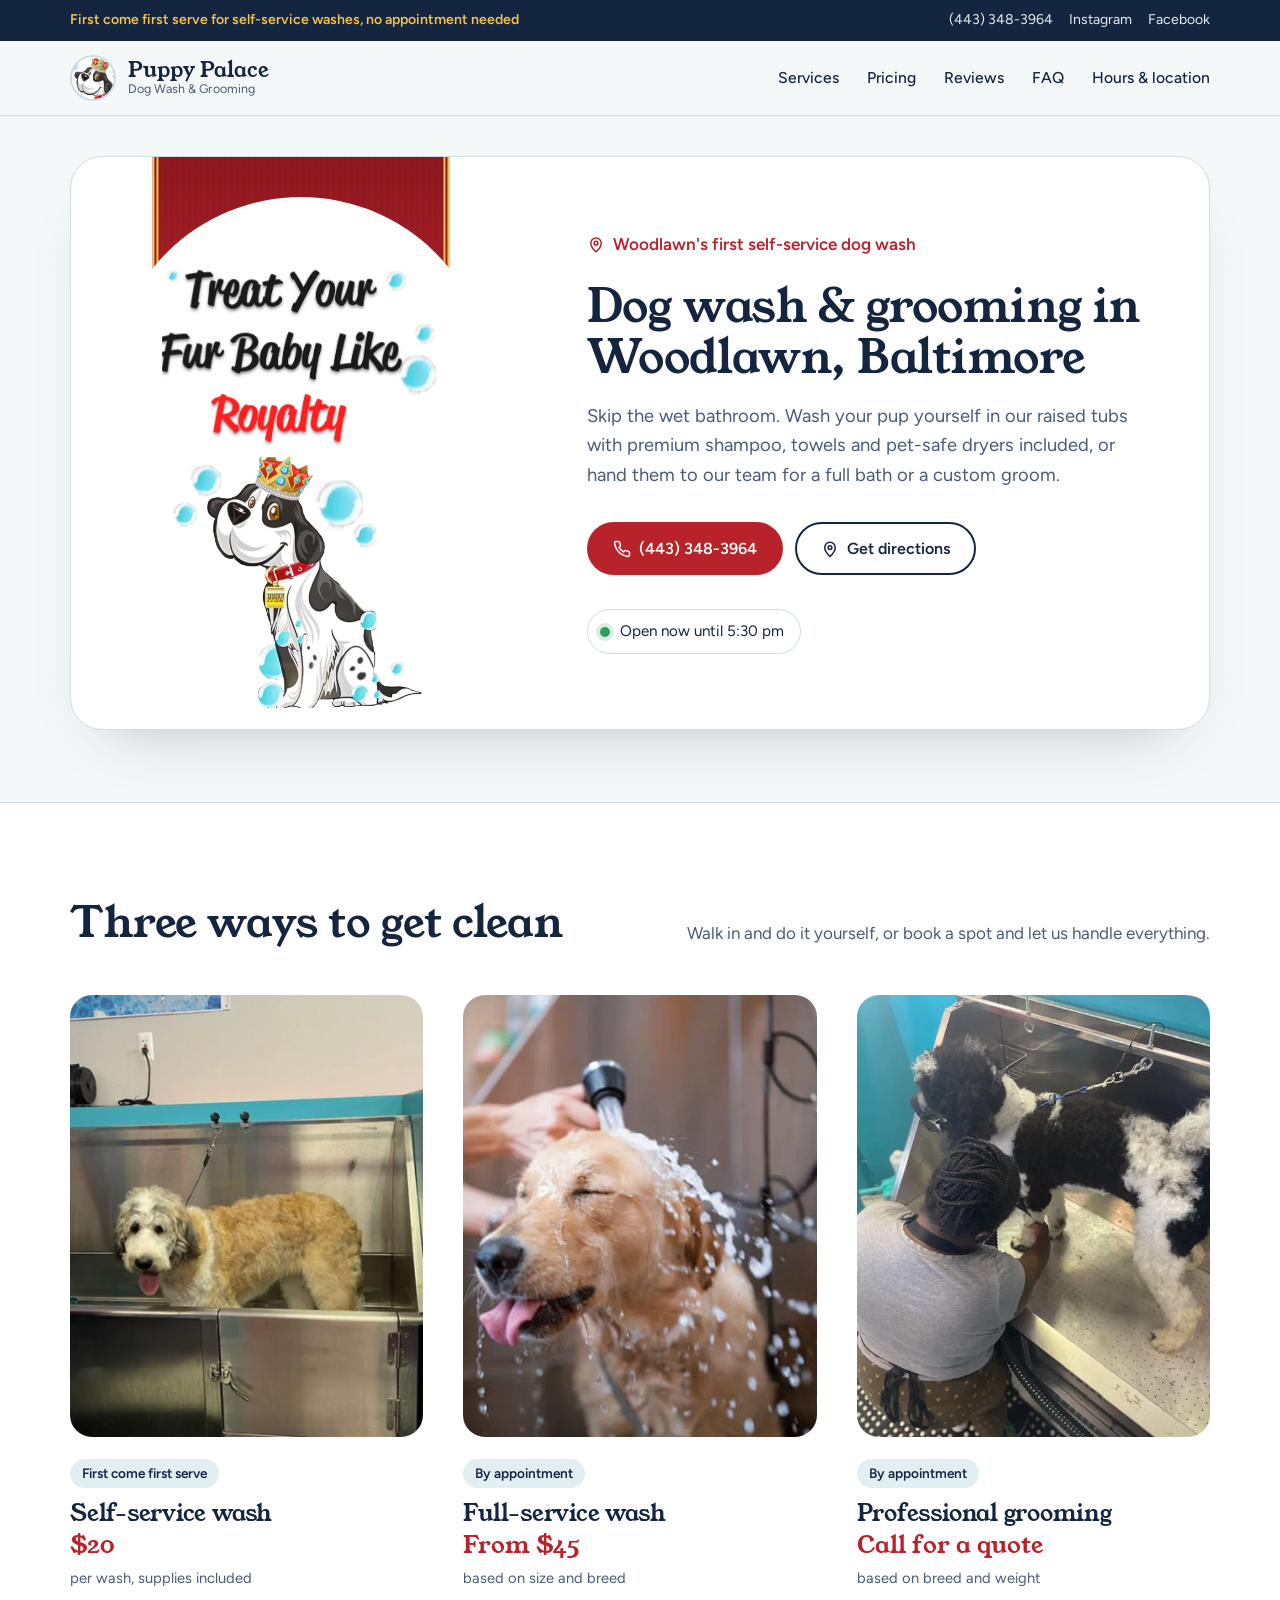
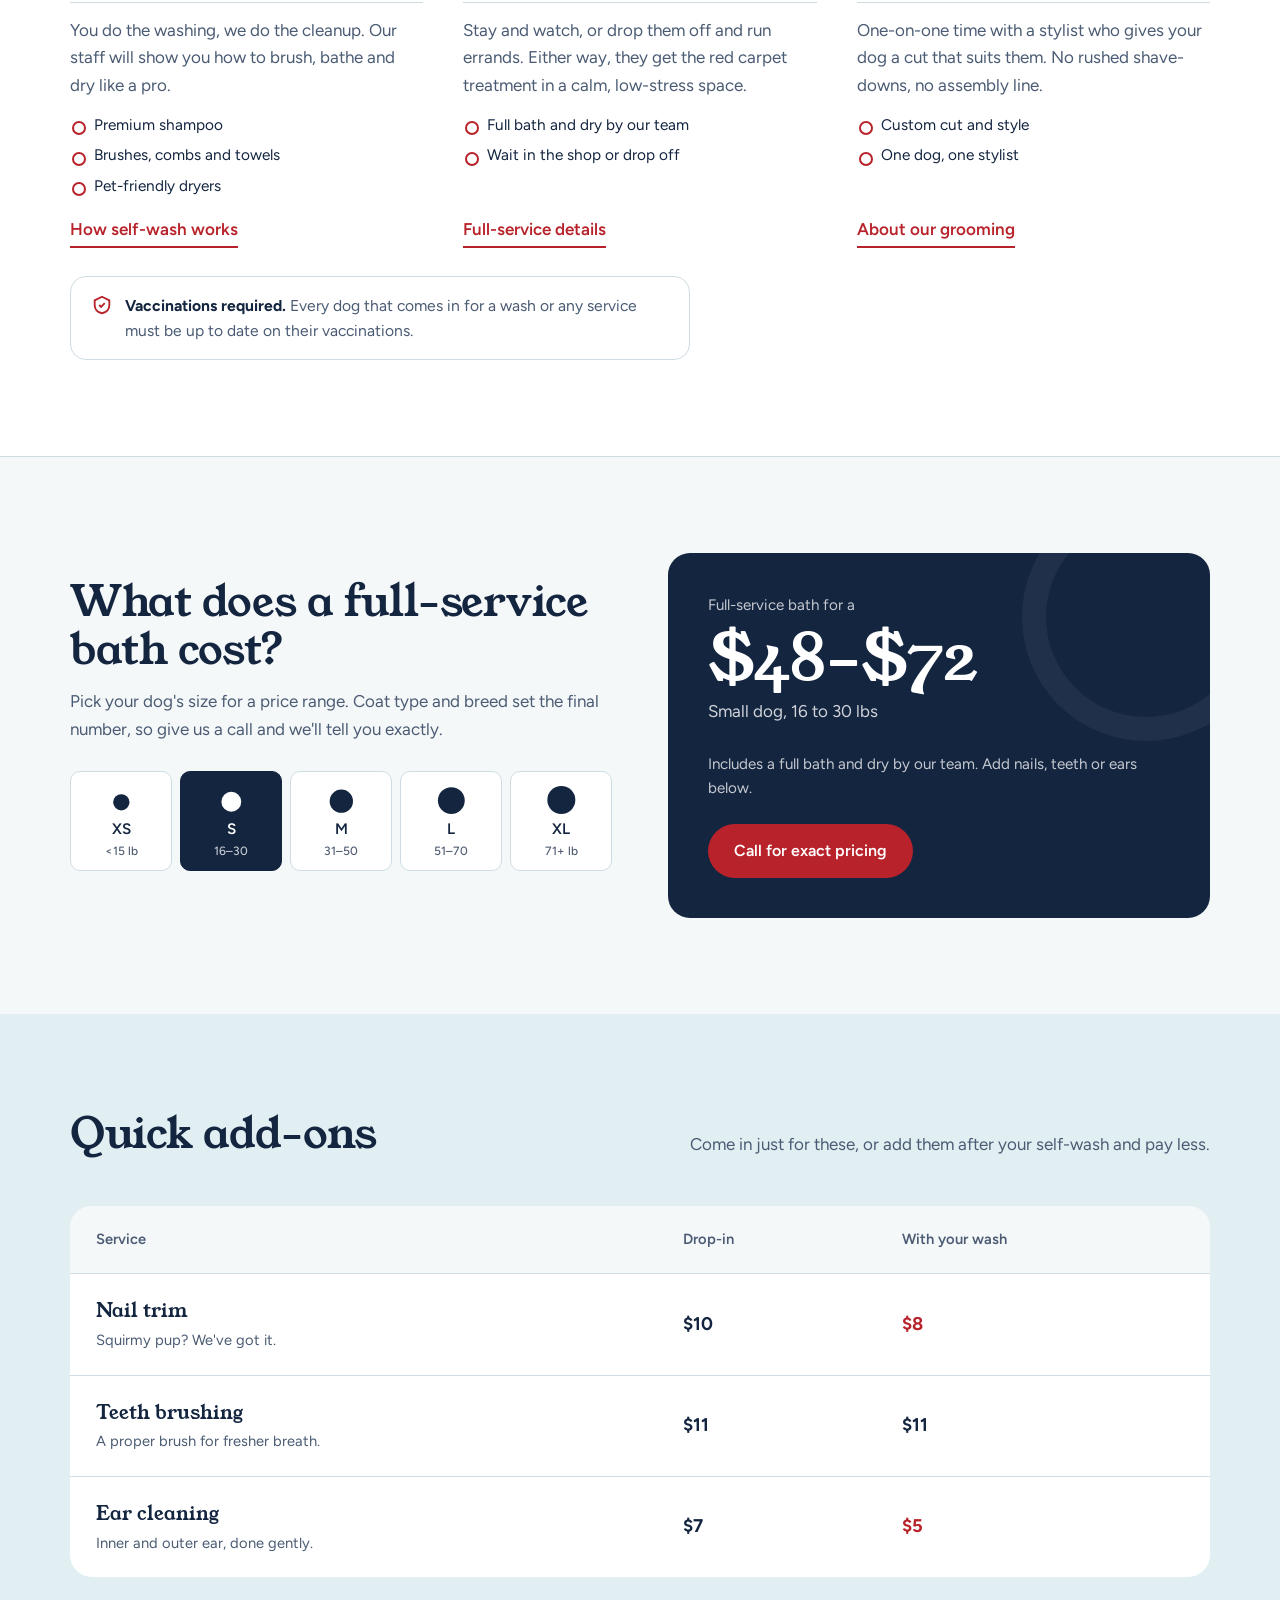
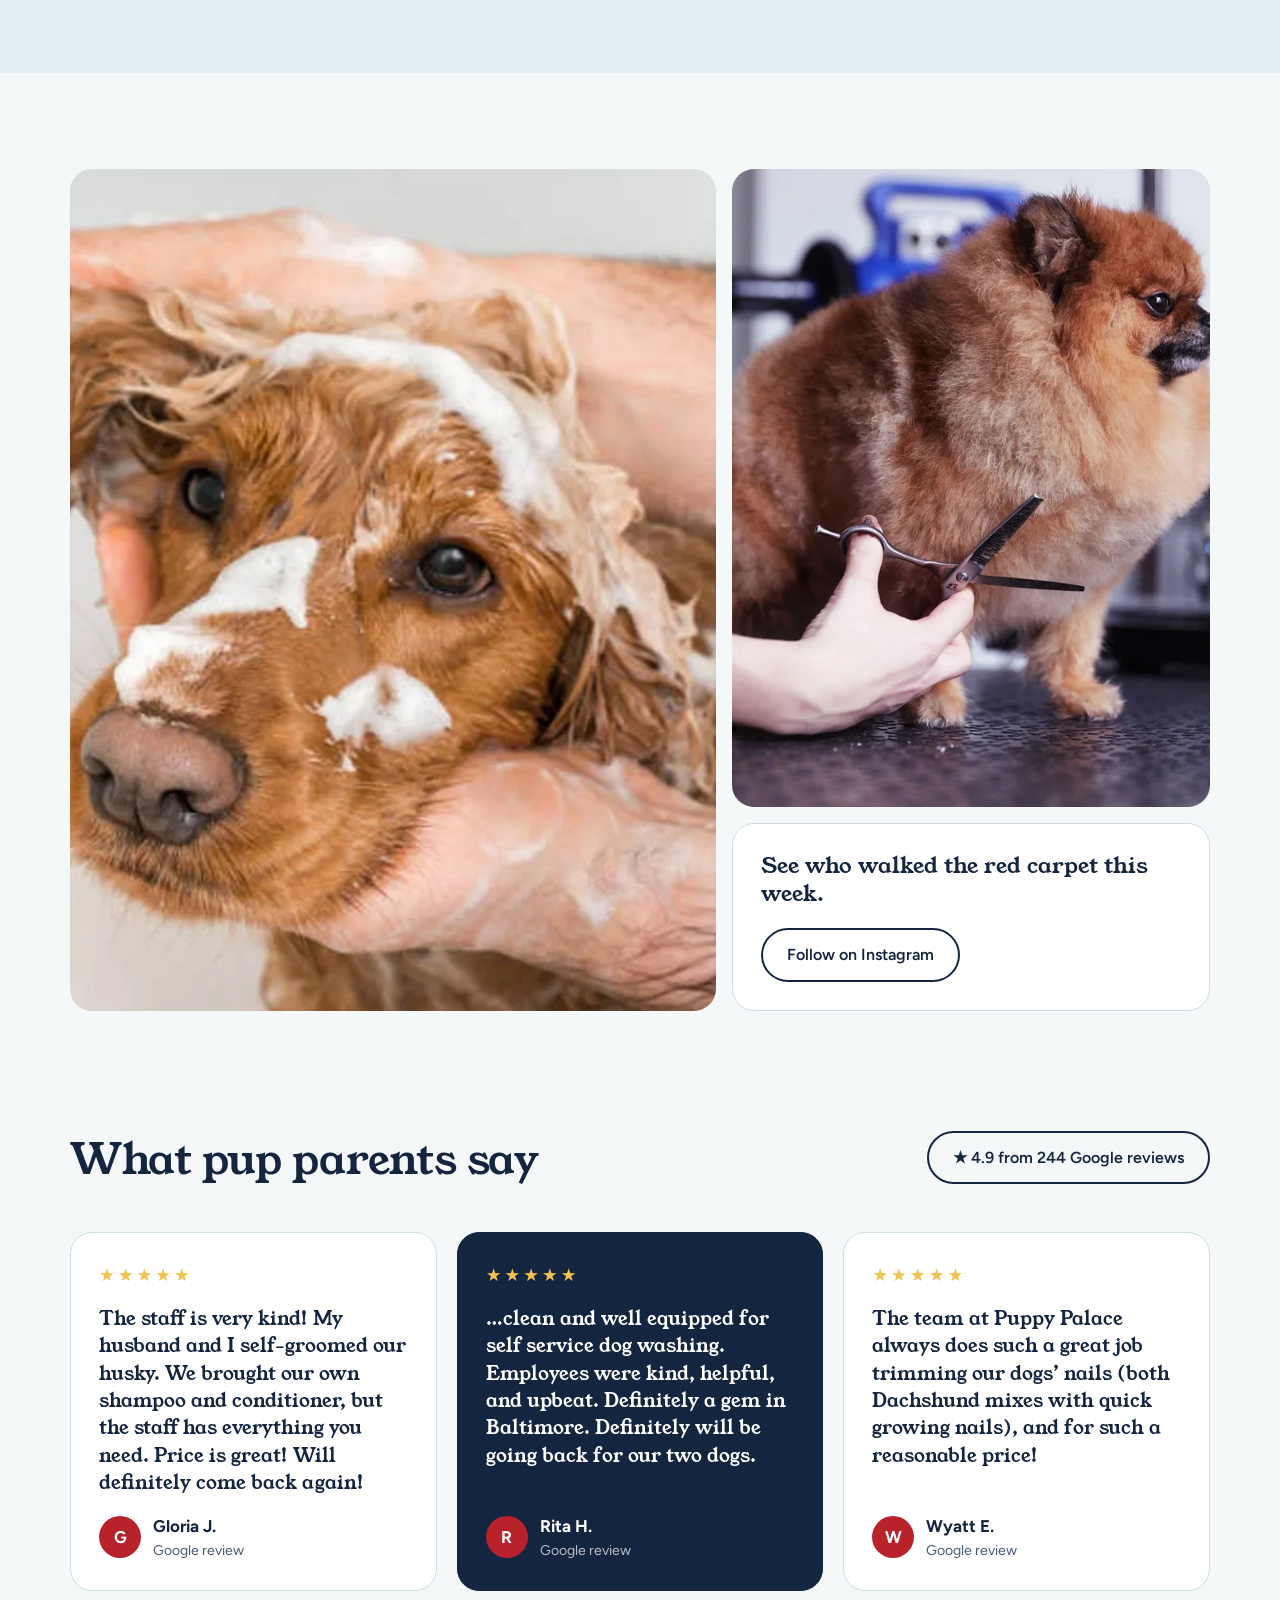
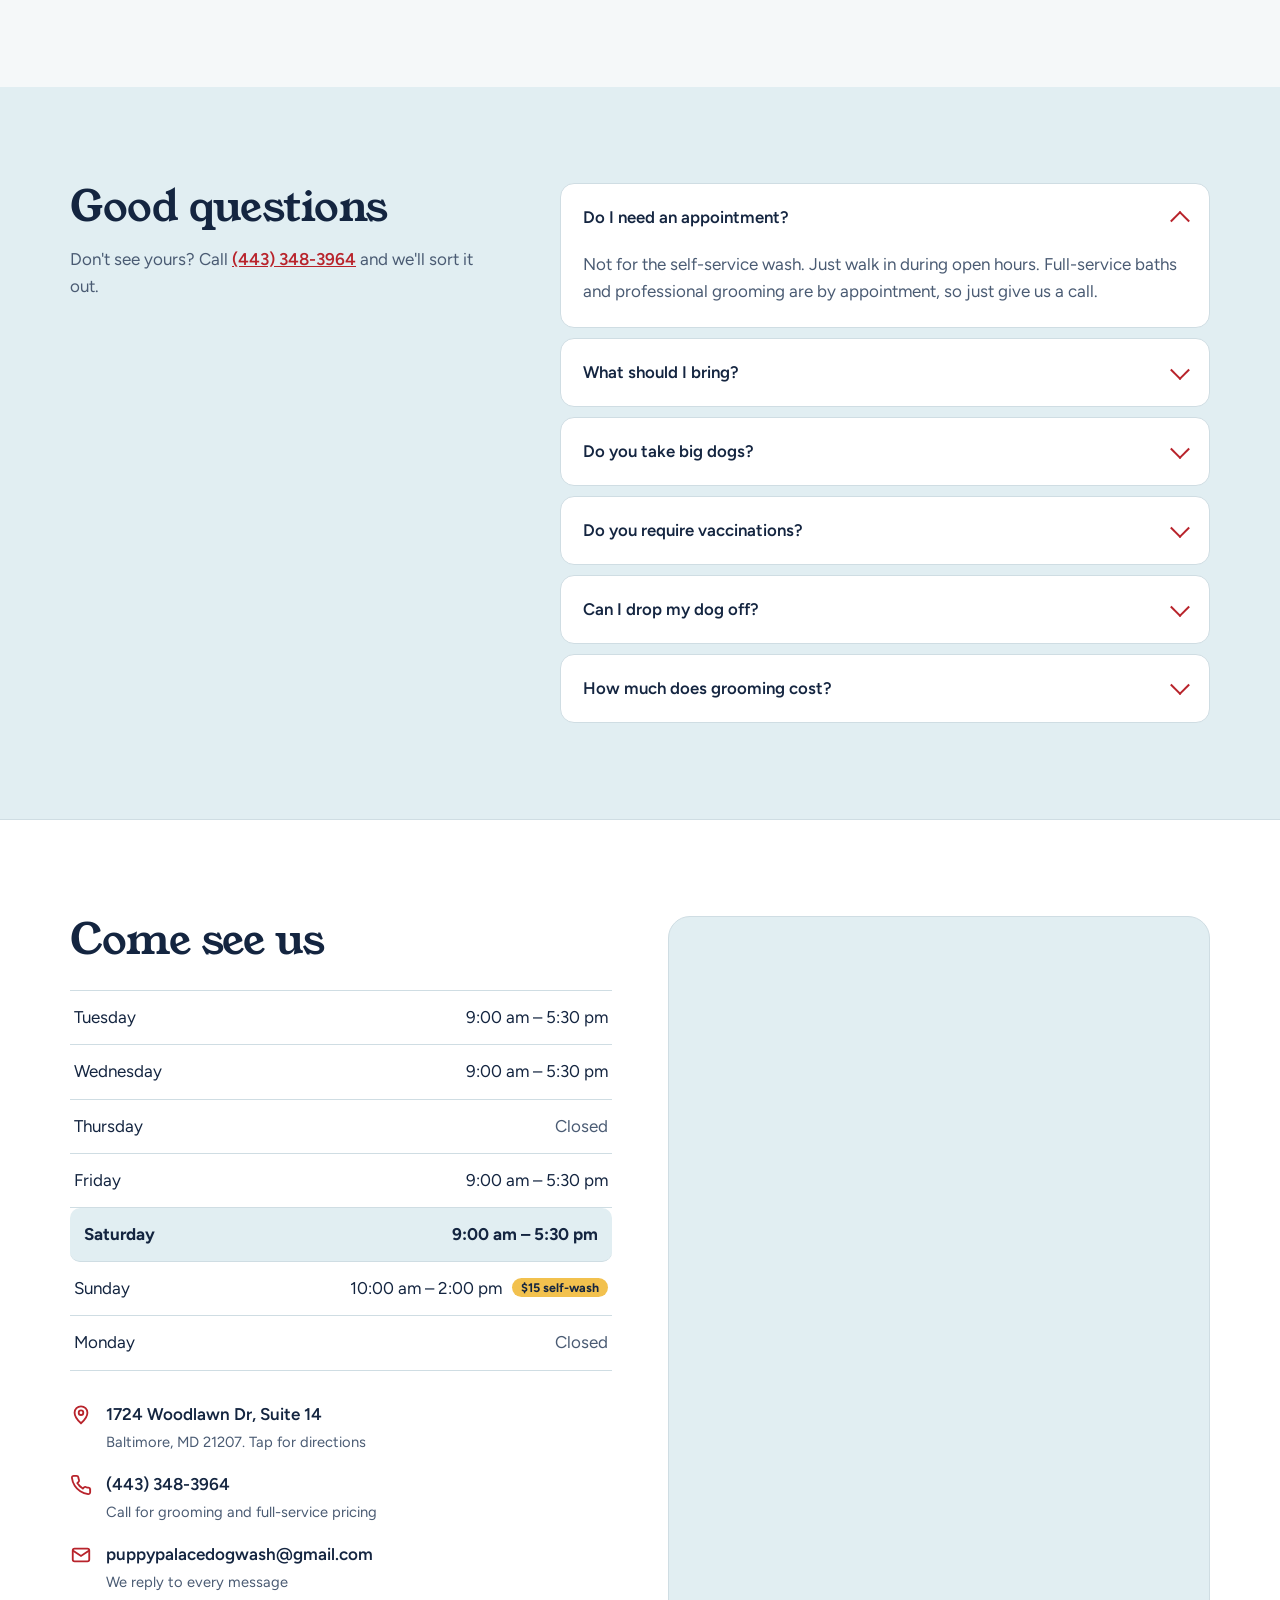
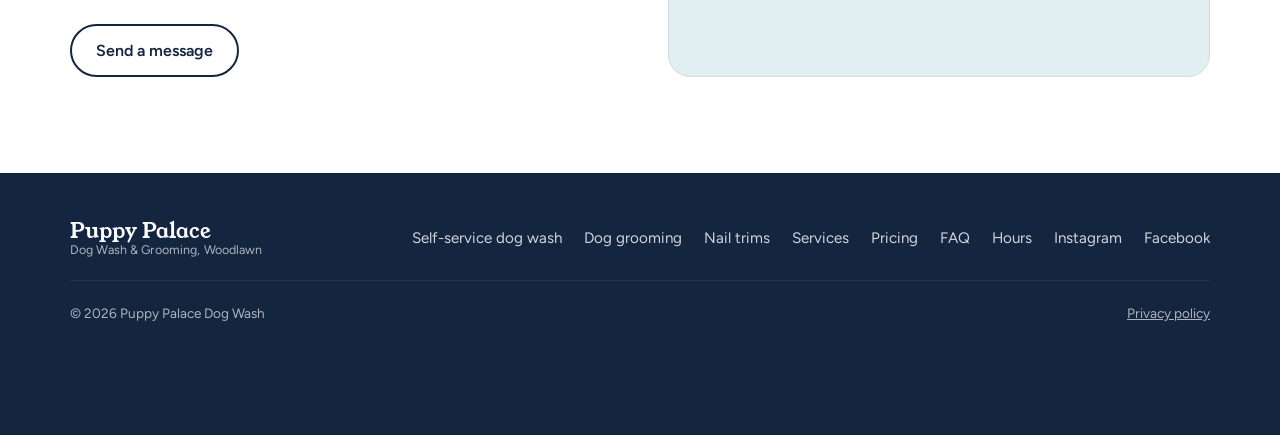
==== index.html @ b511b656 "Remove Puppy Love partner, add vaccination requirement, Get directions button Co-Authored-By: Claude" ====
<!doctype html>
<html lang="en">
<head>
<meta charset="utf-8">
<meta name="viewport" content="width=device-width, initial-scale=1">
<title>Puppy Palace Dog Wash | Self-Service Dog Wash in Woodlawn, Baltimore</title>
<meta name="description" content="Woodlawn's first self-service dog wash. Self-service baths, full-service washes and professional grooming at 1724 Woodlawn Dr, Baltimore, MD. First come first serve, (443) 348-3964.">
<link rel="canonical" href="https://puppypalacedogwash.com/">
<link rel="icon" href="/img/mascot-head.webp">
<link rel="preconnect" href="https://fonts.googleapis.com">
<link rel="preconnect" href="https://fonts.gstatic.com" crossorigin>
<link media="print" onload="this.media='all'" href="https://fonts.googleapis.com/css2?family=Young+Serif&family=Figtree:wght@400;500;600;700&display=swap" rel="stylesheet">
<link rel="stylesheet" href="/css/site.css">
<script type="application/ld+json">
{"@context":"https://schema.org","@type":"PetGrooming","name":"Puppy Palace Dog Wash","telephone":"+1-443-348-3964","email":"puppypalacedogwash@gmail.com","url":"https://puppypalacedogwash.com/","image":"https://puppypalacedogwash.com/img/mascot.webp","priceRange":"$$","geo":{"@type":"GeoCoordinates","latitude":39.3161362,"longitude":-76.7398295},"areaServed":["Woodlawn","Windsor Mill","Gwynn Oak","Catonsville","Randallstown","Pikesville","Baltimore"],"address":{"@type":"PostalAddress","streetAddress":"1724 Woodlawn Dr, Suite 14","addressLocality":"Baltimore","addressRegion":"MD","postalCode":"21207","addressCountry":"US"},"openingHoursSpecification":[{"@type":"OpeningHoursSpecification","dayOfWeek":["Tuesday","Wednesday","Friday","Saturday"],"opens":"09:00","closes":"17:30"},{"@type":"OpeningHoursSpecification","dayOfWeek":"Sunday","opens":"10:00","closes":"14:00"}],"sameAs":["https://www.instagram.com/puppypalacedogwash/","https://www.facebook.com/Puppy-Palace-Dog-Wash-102035642489601/"]}
</script>
</head>
<body>

<div class="strip">
  <div class="wrap">
    <span class="sunday">First come first serve<span class="hide-sm"> for self-service washes, no appointment needed</span></span>
    <div class="socials">
      <a class="hide-sm" href="tel:+14433483964">(443) 348-3964</a>
      <a href="https://www.instagram.com/puppypalacedogwash/" target="_blank" rel="noopener">Instagram</a>
      <a href="https://www.facebook.com/Puppy-Palace-Dog-Wash-102035642489601/" target="_blank" rel="noopener">Facebook</a>
    </div>
  </div>
</div>

<header class="site">
  <div class="wrap">
    <a class="brand" href="#top" aria-label="Puppy Palace Dog Wash home">
      <img src="img/mascot-head.webp" alt="">
      <span>Puppy Palace<small>Dog Wash &amp; Grooming</small></span>
    </a>
    <button class="menu-toggle" aria-label="Open menu" aria-expanded="false" aria-controls="nav">
      <svg viewBox="0 0 24 24" fill="none" stroke="currentColor" stroke-width="2" stroke-linecap="round"><path d="M4 7h16M4 12h16M4 17h16"/></svg>
    </button>
    <nav class="main" id="nav">
      <a href="#services">Services</a>
      <a href="#pricing">Pricing</a>
      <a href="#reviews">Reviews</a>
      <a href="#faq">FAQ</a>
      <a href="#visit">Hours &amp; location</a>
    </nav>
  </div>
</header>

<main id="top">

<section class="hero" aria-labelledby="hero-title">
  <div class="wrap">
    <div class="hero-card">
      <div class="runner">
        <figure class="mascot">
          <img class="tag" src="img/tagline.webp" alt="Treat your fur baby like royalty" width="600" height="300">
          <img class="dog" src="img/mascot.webp" alt="The Puppy Palace mascot: a smiling dog wearing a crown, surrounded by bubbles">
        </figure>
      </div>
      <div class="hero-copy">
        <span class="where">
          <svg viewBox="0 0 24 24" fill="none" stroke="currentColor" stroke-width="2"><path d="M12 21s-7-6.2-7-11.5A7 7 0 0 1 19 9.5C19 14.8 12 21 12 21z"/><circle cx="12" cy="9.5" r="2.5"/></svg>
          Woodlawn's first self-service dog wash
        </span>
        <h1 id="hero-title">Dog wash &amp; grooming in Woodlawn, Baltimore</h1>
        <p class="lead">Skip the wet bathroom. Wash your pup yourself in our raised tubs with premium shampoo, towels and pet-safe dryers included, or hand them to our team for a full bath or a custom groom.</p>
        <div class="hero-actions">
          <a class="btn btn-carpet" href="tel:+14433483964">
            <svg viewBox="0 0 24 24" fill="none" stroke="currentColor" stroke-width="2"><path d="M22 16.9v3a2 2 0 0 1-2.2 2 19.8 19.8 0 0 1-8.6-3.1 19.5 19.5 0 0 1-6-6A19.8 19.8 0 0 1 2.1 4.2 2 2 0 0 1 4.1 2h3a2 2 0 0 1 2 1.7c.1 1 .4 1.9.7 2.8a2 2 0 0 1-.5 2.1L8 9.9a16 16 0 0 0 6 6l1.3-1.3a2 2 0 0 1 2.1-.4c.9.3 1.8.6 2.8.7a2 2 0 0 1 1.7 2z"/></svg>
            (443) 348-3964
          </a>
          <a class="btn btn-line js-directions" href="https://www.google.com/maps/dir/?api=1&amp;destination=Puppy+Palace+Self-Service+Dog+Wash+1724+Woodlawn+Dr+Baltimore+MD+21207&amp;destination_place_id=ChIJVa5c_DsZyIkRV1--MZrqBTs" target="_blank" rel="noopener"><svg viewBox="0 0 24 24" fill="none" stroke="currentColor" stroke-width="2" aria-hidden="true" style="width:18px;height:18px"><path d="M12 22s7-6.5 7-12a7 7 0 1 0-14 0c0 5.5 7 12 7 12z"/><circle cx="12" cy="10" r="2.5"/></svg> Get directions</a>
        </div>
        <div class="status" id="status" aria-live="polite"><span class="dot"></span><span>Checking today's hours</span></div>
      </div>
    </div>
  </div>
</section>

<section class="services" id="services" aria-labelledby="svc-title">
  <div class="wrap">
    <div class="section-head">
      <h2 id="svc-title">Three ways to get clean</h2>
      <p>Walk in and do it yourself, or book a spot and let us handle everything.</p>
    </div>

    <div class="svc-grid">
      <article class="svc">
        <figure><img loading="lazy" decoding="async" src="img/g1.webp" alt="A fluffy doodle sitting in a raised stainless steel wash tub"></figure>
        <div>
          <span class="pill">First come first serve</span>
          <h3>Self-service wash</h3>
          <div class="price"><strong>$20</strong><small>per wash, supplies included</small></div>
          <p>You do the washing, we do the cleanup. Our staff will show you how to brush, bathe and dry like a pro.</p>
          <ul>
            <li>Premium shampoo</li>
            <li>Brushes, combs and towels</li>
            <li>Pet-friendly dryers</li>
          </ul>
          <a class="more" href="/self-service-dog-wash/">How self-wash works</a>
        </div>
      </article>

      <article class="svc">
        <figure><img loading="lazy" decoding="async" src="img/self.webp" alt="A golden retriever being rinsed with a sprayer"></figure>
        <div>
          <span class="pill">By appointment</span>
          <h3>Full-service wash</h3>
          <div class="price"><strong>From $45</strong><small>based on size and breed</small></div>
          <p>Stay and watch, or drop them off and run errands. Either way, they get the red carpet treatment in a calm, low-stress space.</p>
          <ul>
            <li>Full bath and dry by our team</li>
            <li>Wait in the shop or drop off</li>
          </ul>
          <a class="more" href="/dog-grooming/">Full-service details</a>
        </div>
      </article>

      <article class="svc">
        <figure><img loading="lazy" decoding="async" src="img/g2.webp" alt="A Puppy Palace groomer working on a black and white dog"></figure>
        <div>
          <span class="pill">By appointment</span>
          <h3>Professional grooming</h3>
          <div class="price"><strong>Call for a quote</strong><small>based on breed and weight</small></div>
          <p>One-on-one time with a stylist who gives your dog a cut that suits them. No rushed shave-downs, no assembly line.</p>
          <ul>
            <li>Custom cut and style</li>
            <li>One dog, one stylist</li>
          </ul>
          <a class="more" href="/dog-grooming/">About our grooming</a>
        </div>
      </article>
    </div>
    <p class="vax-note"><svg viewBox="0 0 24 24" fill="none" stroke="currentColor" stroke-width="2" aria-hidden="true"><path d="M12 3l8 4v5c0 5-3.5 8-8 9-4.5-1-8-4-8-9V7l8-4z"/><path d="m9 12 2 2 4-4"/></svg><span><strong>Vaccinations required.</strong> Every dog that comes in for a wash or any service must be up to date on their vaccinations.</span></p>
  </div>
</section>

<section id="pricing" aria-labelledby="price-title">
  <div class="wrap sizer">
    <div>
      <h2 id="price-title">What does a full-service bath cost?</h2>
      <p style="color:var(--ink-soft);margin-top:14px">Pick your dog's size for a price range. Coat type and breed set the final number, so give us a call and we'll tell you exactly.</p>
      <div class="sizes" role="group" aria-label="Dog size">
        <button type="button" data-size="0" aria-pressed="false"><svg viewBox="0 0 40 24"><circle cx="20" cy="14" r="7"/></svg>XS<small>&lt;15 lb</small></button>
        <button type="button" data-size="1" aria-pressed="true"><svg viewBox="0 0 40 24"><circle cx="20" cy="13.5" r="8.5"/></svg>S<small>16–30</small></button>
        <button type="button" data-size="2" aria-pressed="false"><svg viewBox="0 0 40 24"><circle cx="20" cy="13" r="10"/></svg>M<small>31–50</small></button>
        <button type="button" data-size="3" aria-pressed="false"><svg viewBox="0 0 40 24"><circle cx="20" cy="12.5" r="11.5"/></svg>L<small>51–70</small></button>
        <button type="button" data-size="4" aria-pressed="false"><svg viewBox="0 0 40 24"><circle cx="20" cy="12" r="12"/></svg>XL<small>71+ lb</small></button>
      </div>
    </div>
    <div class="quote" aria-live="polite">
      <div class="label">Full-service bath for a</div>
      <div class="range" id="range">$48–$72</div>
      <div class="weight" id="weight">Small dog, 16 to 30 lbs</div>
      <p class="note">Includes a full bath and dry by our team. Add nails, teeth or ears below.</p>
      <a class="btn btn-carpet" href="tel:+14433483964">Call for exact pricing</a>
    </div>
  </div>
</section>

<section class="extras" id="extras" aria-labelledby="extras-title">
  <div class="wrap">
    <div class="section-head">
      <h2 id="extras-title">Quick add-ons</h2>
      <p>Come in just for these, or add them after your self-wash and pay less.</p>
    </div>
    <table>
      <thead><tr><th scope="col">Service</th><th scope="col">Drop-in</th><th scope="col">With your wash</th></tr></thead>
      <tbody>
        <tr><td>Nail trim<span>Squirmy pup? We've got it.</span></td><td class="num">$10</td><td class="num save">$8</td></tr>
        <tr><td>Teeth brushing<span>A proper brush for fresher breath.</span></td><td class="num">$11</td><td class="num">$11</td></tr>
        <tr><td>Ear cleaning<span>Inner and outer ear, done gently.</span></td><td class="num">$7</td><td class="num save">$5</td></tr>
      </tbody>
    </table>
  </div>
</section>

<section aria-label="Photos from the shop">
  <div class="wrap gallery">
    <figure class="g-big"><img loading="lazy" decoding="async" src="img/full.webp" alt="A cocker spaniel covered in shampoo suds"></figure>
    <figure class="g-small"><img loading="lazy" decoding="async" src="img/groom.webp" alt="A Pomeranian getting a scissor trim"></figure>
    <div class="note">
      <p>See who walked the red carpet this week.</p>
      <a class="btn btn-line" href="https://www.instagram.com/puppypalacedogwash/" target="_blank" rel="noopener">Follow on Instagram</a>
    </div>
  </div>
</section>

<section class="reviews" id="reviews" aria-labelledby="rev-title">
  <div class="wrap">
    <div class="section-head">
      <h2 id="rev-title">What pup parents say</h2>
      <a class="btn btn-line" href="https://www.google.com/maps/search/?api=1&amp;query=Puppy+Palace+Dog+Wash+1724+Woodlawn+Dr+Baltimore+MD" target="_blank" rel="noopener">&#9733; 4.9 from 244 Google reviews</a>
    </div>
    <div class="rev-grid">
      <figure class="rev">
        <div class="stars" aria-label="5 out of 5 stars">&#9733;&#9733;&#9733;&#9733;&#9733;</div>
        <blockquote>The staff is very kind! My husband and I self-groomed our husky. We brought our own shampoo and conditioner, but the staff has everything you need. Price is great! Will definitely come back again!</blockquote>
        <figcaption><span class="avatar" aria-hidden="true">G</span><span><strong>Gloria J.</strong><small>Google review</small></span></figcaption>
      </figure>
      <figure class="rev">
        <div class="stars" aria-label="5 out of 5 stars">&#9733;&#9733;&#9733;&#9733;&#9733;</div>
        <blockquote>&hellip;clean and well equipped for self service dog washing. Employees were kind, helpful, and upbeat. Definitely a gem in Baltimore. Definitely will be going back for our two dogs.</blockquote>
        <figcaption><span class="avatar" aria-hidden="true">R</span><span><strong>Rita H.</strong><small>Google review</small></span></figcaption>
      </figure>
      <figure class="rev">
        <div class="stars" aria-label="5 out of 5 stars">&#9733;&#9733;&#9733;&#9733;&#9733;</div>
        <blockquote>The team at Puppy Palace always does such a great job trimming our dogs&rsquo; nails (both Dachshund mixes with quick growing nails), and for such a reasonable price!</blockquote>
        <figcaption><span class="avatar" aria-hidden="true">W</span><span><strong>Wyatt E.</strong><small>Google review</small></span></figcaption>
      </figure>
    </div>
  </div>
</section>

<section class="faq" id="faq" aria-labelledby="faq-title">
  <div class="wrap faq-grid">
    <div class="faq-intro">
      <h2 id="faq-title">Good questions</h2>
      <p>Don't see yours? Call <a href="tel:+14433483964">(443) 348-3964</a> and we'll sort it out.</p>
    </div>
    <div class="faq-list">
      <details open>
        <summary>Do I need an appointment?</summary>
        <p>Not for the self-service wash. Just walk in during open hours. Full-service baths and professional grooming are by appointment, so just give us a call.</p>
      </details>
      <details>
        <summary>What should I bring?</summary>
        <p>Just your pup. Shampoo, brushes, combs, towels and pet-friendly dryers are all here, and our staff will show you how to use everything.</p>
      </details>
      <details>
        <summary>Do you take big dogs?</summary>
        <p>Absolutely. Our raised tubs fit dogs of every size, and full-service baths are priced from extra small all the way up to 71 lbs and over.</p>
      </details>
      <details>
        <summary>Do you require vaccinations?</summary>
        <p>Yes. Every dog that comes in for a wash or any other service must be up to date on their vaccinations.</p>
      </details>
      <details>
        <summary>Can I drop my dog off?</summary>
        <p>Yes. For a full-service wash you can wait in the shop or drop off and run errands. We'll take good care of them either way.</p>
      </details>
      <details>
        <summary>How much does grooming cost?</summary>
        <p>It depends on your dog's breed, size and coat. Call us with those details and we'll give you an exact price.</p>
      </details>
    </div>
  </div>
</section>

<section class="visit" id="visit" aria-labelledby="visit-title">
  <div class="wrap visit-grid">
    <div>
      <h2 id="visit-title">Come see us</h2>
      <ul class="hours" id="hours">
        <li data-day="2"><span>Tuesday</span><span>9:00 am – 5:30 pm</span></li>
        <li data-day="3"><span>Wednesday</span><span>9:00 am – 5:30 pm</span></li>
        <li data-day="4" class="closed"><span>Thursday</span><span>Closed</span></li>
        <li data-day="5"><span>Friday</span><span>9:00 am – 5:30 pm</span></li>
        <li data-day="6"><span>Saturday</span><span>9:00 am – 5:30 pm</span></li>
        <li data-day="0" class="sun"><span>Sunday</span><span>10:00 am – 2:00 pm</span></li>
        <li data-day="1" class="closed"><span>Monday</span><span>Closed</span></li>
      </ul>
      <div class="contact-list">
        <a href="https://www.google.com/maps/search/?api=1&query=1724+Woodlawn+Dr+Suite+14+Baltimore+MD+21207" target="_blank" rel="noopener">
          <svg viewBox="0 0 24 24" fill="none" stroke="currentColor" stroke-width="2"><path d="M12 21s-7-6.2-7-11.5A7 7 0 0 1 19 9.5C19 14.8 12 21 12 21z"/><circle cx="12" cy="9.5" r="2.5"/></svg>
          <span><strong>1724 Woodlawn Dr, Suite 14</strong><small>Baltimore, MD 21207. Tap for directions</small></span>
        </a>
        <a href="tel:+14433483964">
          <svg viewBox="0 0 24 24" fill="none" stroke="currentColor" stroke-width="2"><path d="M22 16.9v3a2 2 0 0 1-2.2 2 19.8 19.8 0 0 1-8.6-3.1 19.5 19.5 0 0 1-6-6A19.8 19.8 0 0 1 2.1 4.2 2 2 0 0 1 4.1 2h3a2 2 0 0 1 2 1.7c.1 1 .4 1.9.7 2.8a2 2 0 0 1-.5 2.1L8 9.9a16 16 0 0 0 6 6l1.3-1.3a2 2 0 0 1 2.1-.4c.9.3 1.8.6 2.8.7a2 2 0 0 1 1.7 2z"/></svg>
          <span><strong>(443) 348-3964</strong><small>Call for grooming and full-service pricing</small></span>
        </a>
        <a href="mailto:puppypalacedogwash@gmail.com">
          <svg viewBox="0 0 24 24" fill="none" stroke="currentColor" stroke-width="2"><rect x="3" y="5" width="18" height="14" rx="2"/><path d="m3 7 9 6 9-6"/></svg>
          <span><strong>puppypalacedogwash@gmail.com</strong><small>We reply to every message</small></span>
        </a>
      </div>
      <a class="btn btn-line" href="https://puppypalacedogwash.portal.gingrapp.com/#/secure/more/contact-us" target="_blank" rel="noopener">Send a message</a>
    </div>
    <div class="map">
      <iframe title="Map to Puppy Palace Dog Wash" referrerpolicy="no-referrer-when-downgrade" src="https://www.google.com/maps?q=1724+Woodlawn+Dr+Suite+14,+Baltimore,+MD+21207&output=embed"></iframe>
    </div>
  </div>
</section>

</main>

<footer>
  <div class="wrap">
    <a class="brand" href="#top"><span>Puppy Palace<small>Dog Wash &amp; Grooming, Woodlawn</small></span></a>
    <nav aria-label="Footer">
      <a href="/self-service-dog-wash/">Self-service dog wash</a>
      <a href="/dog-grooming/">Dog grooming</a>
      <a href="/dog-nail-trim/">Nail trims</a>
      <a href="#services">Services</a>
      <a href="#pricing">Pricing</a>
      <a href="#faq">FAQ</a>
      <a href="#visit">Hours</a>
      <a href="https://www.instagram.com/puppypalacedogwash/" target="_blank" rel="noopener">Instagram</a>
      <a href="https://www.facebook.com/Puppy-Palace-Dog-Wash-102035642489601/" target="_blank" rel="noopener">Facebook</a>
    </nav>
    <div class="fine">
      <span>© <span id="yr">2026</span> Puppy Palace Dog Wash</span>
      <a href="https://www.privacypolicies.com/live/67c50e00-9406-4474-bad3-6140c45a0bdb" target="_blank" rel="noopener">Privacy policy</a>
    </div>
  </div>
</footer>

<div class="actionbar">
  <a class="btn btn-carpet" href="tel:+14433483964">Call (443) 348-3964</a>
</div>

<script>
(function(){
  // mobile menu
  var t=document.querySelector('.menu-toggle'),n=document.getElementById('nav');
  t.addEventListener('click',function(){var o=n.classList.toggle('open');t.setAttribute('aria-expanded',o)});
  n.querySelectorAll('a').forEach(function(a){a.addEventListener('click',function(){n.classList.remove('open');t.setAttribute('aria-expanded','false')})});

  // size picker
  var sizes=[
    ['$45–$64','Extra small dog, under 15 lbs'],
    ['$48–$72','Small dog, 16 to 30 lbs'],
    ['$53–$81','Medium dog, 31 to 50 lbs'],
    ['$60–$89','Large dog, 51 to 70 lbs'],
    ['$67–$98','Extra large dog, 71 lbs and up']
  ];
  var btns=document.querySelectorAll('.sizes button');
  btns.forEach(function(b){b.addEventListener('click',function(){
    btns.forEach(function(x){x.setAttribute('aria-pressed','false')});
    b.setAttribute('aria-pressed','true');
    var s=sizes[+b.dataset.size];
    document.getElementById('range').textContent=s[0];
    document.getElementById('weight').textContent=s[1];
  })});

  // live open/closed status in Baltimore time
  var hours={0:[10,14],1:null,2:[9,17.5],3:[9,17.5],4:null,5:[9,17.5],6:[9,17.5]};
  var names=['Sunday','Monday','Tuesday','Wednesday','Thursday','Friday','Saturday'];
  function fmt(h){var hr=Math.floor(h),m=Math.round((h-hr)*60),ap=hr>=12?'pm':'am';hr=hr%12||12;return hr+(m?':'+String(m).padStart(2,'0'):'')+' '+ap}
  try{
    var p=new Intl.DateTimeFormat('en-US',{timeZone:'America/New_York',weekday:'short',hour:'numeric',minute:'numeric',hour12:false}).formatToParts(new Date());
    var get=function(k){return (p.find(function(x){return x.type===k})||{}).value};
    var day=['Sun','Mon','Tue','Wed','Thu','Fri','Sat'].indexOf(get('weekday'));
    var now=(+get('hour')%24)+(+get('minute'))/60;
    var today=document.querySelector('#hours li[data-day="'+day+'"]');
    if(today) today.classList.add('today');
    var h=hours[day],dot=document.querySelector('#status .dot'),txt=document.querySelector('#status span:last-child');
    if(h&&now>=h[0]&&now<h[1]){
      dot.classList.add('open');
      txt.textContent='Open now until '+fmt(h[1]);
    }else{
      dot.classList.add('closed');
      var d=day,label;
      for(var i=0;i<8;i++){
        var c=(day+i)%7,hc=hours[c];
        if(!hc) continue;
        if(i===0&&now<hc[0]){label='today at '+fmt(hc[0]);break}
        if(i===1){label='tomorrow at '+fmt(hc[0]);break}
        if(i>1){label=names[c]+' at '+fmt(hc[0]);break}
      }
      txt.textContent='Closed now. Opens '+label;
    }
  }catch(e){document.getElementById('status').style.display='none'}
  document.getElementById('yr').textContent=new Date().getFullYear();
})();

/* open directions in Apple Maps on iPhone/iPad, Google Maps everywhere else */
(function(){var ios=/iPad|iPhone|iPod/.test(navigator.userAgent)||(navigator.platform==='MacIntel'&&navigator.maxTouchPoints>1);
if(!ios)return;document.querySelectorAll('.js-directions').forEach(function(a){a.href='https://maps.apple.com/?daddr=1724+Woodlawn+Dr+Suite+14,+Baltimore,+MD+21207&q=Puppy+Palace+Dog+Wash';});})();
</script>
</body>
</html>
---- css/site.css ----
:root{
  --paper:#F5F8F9;
  --foam:#E1EEF2;
  --ink:#142540;
  --ink-soft:#4A5B73;
  --carpet:#B8232B;
  --carpet-deep:#8E1820;
  --sun:#F2C14E;
  --line:#CFDDE3;
  --white:#FFFFFF;
  --radius-lg:22px;
  --radius-sm:10px;
  --wrap:1180px;
}
*{box-sizing:border-box;margin:0;padding:0}
html{scroll-behavior:smooth}
@media (prefers-reduced-motion:reduce){html{scroll-behavior:auto}*{animation:none!important;transition:none!important}}
body{background:var(--paper);color:var(--ink);font-family:"Figtree",system-ui,sans-serif;font-size:17px;line-height:1.6;-webkit-font-smoothing:antialiased}
img{display:block;max-width:100%}
a{color:inherit}
:focus-visible{outline:3px solid var(--sun);outline-offset:3px;border-radius:6px}
.wrap{max-width:var(--wrap);margin:0 auto;padding:0 20px}
h1,h2,h3{font-family:"Young Serif",Georgia,serif;font-weight:400;line-height:1.12;letter-spacing:-.01em}
h1{font-size:clamp(2.4rem,5.6vw,4.2rem)}
h2{font-size:clamp(1.9rem,3.6vw,2.7rem)}
h3{font-size:1.45rem}
p{max-width:62ch}

/* buttons */
.btn{display:inline-flex;align-items:center;justify-content:center;gap:.5em;font:600 1rem "Figtree",sans-serif;text-decoration:none;padding:.95em 1.5em;border-radius:999px;border:2px solid transparent;cursor:pointer;transition:background .2s,color .2s,border-color .2s}
.btn-carpet{background:var(--carpet);color:#fff}
.btn-carpet:hover{background:var(--carpet-deep)}
.btn-line{border-color:var(--ink);color:var(--ink)}
.btn-line:hover{background:var(--ink);color:#fff}
.btn svg{width:18px;height:18px}

/* top strip */
.strip{background:var(--ink);color:#fff;font-size:.88rem}
.strip .wrap{display:flex;justify-content:space-between;align-items:center;gap:16px;padding-top:9px;padding-bottom:9px}
.strip a{text-decoration:none;opacity:.9}
.strip a:hover{opacity:1;text-decoration:underline}
.strip .socials{display:flex;gap:16px}
.strip .sunday{color:var(--sun);font-weight:600}

/* header */
header.site{position:sticky;top:0;z-index:40;background:rgba(245,248,249,.92);backdrop-filter:blur(10px);-webkit-backdrop-filter:blur(10px);border-bottom:1px solid var(--line)}
header.site .wrap{display:flex;align-items:center;justify-content:space-between;height:74px;gap:20px}
.brand{display:flex;align-items:center;gap:12px;text-decoration:none}
.brand img{width:46px;height:46px;object-fit:cover;border-radius:50%;background:#fff;border:2px solid var(--line)}
.brand span{font-family:"Young Serif",serif;font-size:1.3rem;line-height:1.05}
.brand small{display:block;font-family:"Figtree",sans-serif;font-size:.78rem;color:var(--ink-soft);letter-spacing:.01em}
nav.main{display:flex;align-items:center;gap:28px}
nav.main a{text-decoration:none;font-weight:500;font-size:.98rem}
nav.main a:not(.btn):hover{color:var(--carpet)}
nav.main .btn{padding:.7em 1.25em}
.menu-toggle{display:none;background:none;border:0;width:44px;height:44px;cursor:pointer;color:var(--ink)}
.menu-toggle svg{width:26px;height:26px}

/* hero */
.hero{position:relative;overflow:hidden;padding:64px 0 0}
.hero .wrap{display:grid;grid-template-columns:1.1fr .9fr;gap:56px;align-items:end}
.hero-copy{padding-bottom:72px}
.hero-copy .where{display:inline-flex;align-items:center;gap:8px;font-weight:600;color:var(--carpet);margin-bottom:22px}
.hero-copy .where svg{width:18px;height:18px}
.hero-copy h1{margin-bottom:22px}
.hero-copy p.lead{font-size:1.15rem;color:var(--ink-soft);margin-bottom:32px}
.hero-actions{display:flex;flex-wrap:wrap;gap:12px;margin-bottom:34px}
.status{display:inline-flex;align-items:center;gap:10px;background:var(--white);border:1px solid var(--line);border-radius:999px;padding:9px 16px 9px 12px;font-size:.95rem}
.dot{width:10px;height:10px;border-radius:50%;background:#9AA8B5;flex:none}
.dot.open{background:#2E9E5B;box-shadow:0 0 0 4px rgba(46,158,91,.18)}
.dot.closed{background:var(--carpet)}

/* the red carpet: the one bold move */
.runner{position:relative;align-self:stretch;display:flex;justify-content:center}
.runner::before{content:"";position:absolute;top:-64px;bottom:0;left:50%;transform:translateX(-50%);width:72%;
  background:
    repeating-linear-gradient(90deg,rgba(0,0,0,.05) 0 2px,transparent 2px 6px),
    linear-gradient(180deg,var(--carpet-deep),var(--carpet) 35%,var(--carpet));
  border-left:6px double var(--sun);border-right:6px double var(--sun)}
.runner figure{position:relative;margin-top:8px;width:100%;max-width:420px;aspect-ratio:3/4;border-radius:200px 200px var(--radius-lg) var(--radius-lg);overflow:hidden;background:var(--foam);border:8px solid var(--paper);box-shadow:0 30px 60px -30px rgba(20,37,64,.55)}
.runner figure img{width:100%;height:100%;object-fit:cover}
.runner figure.mascot{background:#fff;aspect-ratio:5/7;display:flex;flex-direction:column;align-items:center;padding:58px 20px 14px;gap:2px}
.runner figure.mascot img{height:auto;object-fit:contain}
.runner figure.mascot .tag{width:86%;flex:none}
.runner figure.mascot .dog{width:100%;flex:1;min-height:0;height:100%}
@media (prefers-reduced-motion:no-preference){.runner figure.mascot .tag{animation:rise .7s .9s cubic-bezier(.2,.7,.2,1) both}}
.sun-tag{position:absolute;right:-6px;bottom:56px;background:var(--sun);color:var(--ink);border-radius:50%;width:132px;height:132px;display:flex;flex-direction:column;align-items:center;justify-content:center;text-align:center;transform:rotate(-8deg);box-shadow:0 14px 30px -14px rgba(20,37,64,.5)}
.sun-tag b{font-family:"Young Serif",serif;font-size:2.3rem;font-weight:400;line-height:1}
.sun-tag span{font-size:.82rem;font-weight:600;line-height:1.2;margin-top:4px}

/* sections */
section{padding:96px 0}
.section-head{display:flex;justify-content:space-between;align-items:end;gap:32px;margin-bottom:48px;flex-wrap:wrap}
.section-head p{color:var(--ink-soft)}

/* services */
.services{background:var(--white);border-top:1px solid var(--line);border-bottom:1px solid var(--line)}
.svc-grid{display:grid;grid-template-columns:repeat(3,1fr);gap:40px}
.svc figure{aspect-ratio:4/5;border-radius:var(--radius-lg);overflow:hidden;background:var(--foam);margin-bottom:22px}
.svc figure img{width:100%;height:100%;object-fit:cover}
.svc .price{display:flex;align-items:baseline;justify-content:space-between;gap:12px;border-bottom:1px solid var(--line);padding-bottom:12px;margin-bottom:14px}
.svc .price strong{font-family:"Young Serif",serif;font-weight:400;font-size:1.5rem;color:var(--carpet)}
.svc .price small{font-size:.92rem;color:var(--ink-soft)}
.svc p{color:var(--ink-soft);margin-bottom:14px}
.svc ul{list-style:none;display:grid;gap:6px;margin-bottom:18px;font-size:.96rem}
.svc li{padding-left:24px;position:relative}
.svc li::before{content:"";position:absolute;left:2px;top:.55em;width:10px;height:10px;border-radius:50%;border:2px solid var(--carpet)}
.svc a.more{font-weight:600;color:var(--carpet);text-decoration:none;border-bottom:2px solid currentColor;padding-bottom:2px}
.svc a.more:hover{color:var(--carpet-deep)}
.pill{display:inline-block;font-size:.85rem;font-weight:600;padding:4px 12px;border-radius:999px;background:var(--foam);margin-bottom:12px}

/* full service sizer */
.sizer{display:grid;grid-template-columns:1fr 1fr;gap:56px;align-items:center}
.sizes{display:grid;grid-template-columns:repeat(5,1fr);gap:8px;margin:28px 0 22px}
.sizes button{font:600 .95rem "Figtree",sans-serif;background:var(--white);color:var(--ink);border:1.5px solid var(--line);border-radius:var(--radius-sm);padding:14px 4px 12px;cursor:pointer;display:flex;flex-direction:column;align-items:center;gap:6px;transition:border-color .15s,background .15s}
.sizes button:hover{border-color:var(--ink)}
.sizes button[aria-pressed="true"]{background:var(--ink);color:#fff;border-color:var(--ink)}
.sizes svg{height:28px;width:auto;fill:currentColor}
.sizes small{font-weight:500;font-size:.75rem;opacity:.75}
.quote{background:var(--ink);color:#fff;border-radius:var(--radius-lg);padding:40px;position:relative;overflow:hidden}
.quote .label{opacity:.75;font-size:.95rem}
.quote .range{font-family:"Young Serif",serif;font-size:clamp(2.6rem,6vw,4rem);line-height:1.05;margin:8px 0 6px}
.quote .weight{opacity:.8;margin-bottom:26px}
.quote p.note{opacity:.75;font-size:.95rem;margin-bottom:24px}
.quote .btn-carpet{border-color:transparent}
.quote::after{content:"";position:absolute;right:-60px;top:-60px;width:200px;height:200px;border-radius:50%;border:24px solid rgba(255,255,255,.05)}

/* extras */
.extras{background:var(--foam)}
.extras table{width:100%;border-collapse:collapse;background:var(--white);border-radius:var(--radius-lg);overflow:hidden}
.extras th,.extras td{padding:22px 26px;text-align:left;border-bottom:1px solid var(--line)}
.extras tr:last-child td{border-bottom:0}
.extras thead th{font-size:.92rem;font-weight:600;color:var(--ink-soft);background:var(--paper)}
.extras td:first-child{font-family:"Young Serif",serif;font-size:1.2rem}
.extras td span{display:block;font-family:"Figtree",sans-serif;font-size:.92rem;color:var(--ink-soft);margin-top:2px}
.extras td.num{font-weight:700;font-size:1.15rem;white-space:nowrap}
.extras td.num.save{color:var(--carpet)}

/* gallery */
.gallery{display:grid;grid-template-columns:1.35fr 1fr;grid-template-rows:auto auto;gap:16px}
.gallery figure{border-radius:var(--radius-lg);overflow:hidden;background:var(--foam);aspect-ratio:3/4}
.gallery .g-big{grid-row:1/3;aspect-ratio:auto;min-height:520px}
.gallery img{width:100%;height:100%;object-fit:cover}
.gallery .note{background:var(--white);border:1px solid var(--line);border-radius:var(--radius-lg);padding:28px;display:flex;align-items:center;justify-content:space-between;gap:20px;flex-wrap:wrap}
.gallery .note p{font-family:"Young Serif",serif;font-size:1.35rem;line-height:1.3}


/* reviews */
.reviews{padding-top:24px}
.rev-grid{display:grid;grid-template-columns:repeat(3,1fr);gap:20px}
.rev{background:var(--white);border:1px solid var(--line);border-radius:var(--radius-lg);padding:28px;display:flex;flex-direction:column;gap:16px}
.rev:nth-child(2){background:var(--ink);color:#fff;border-color:var(--ink)}
.rev:nth-child(2) small{color:rgba(255,255,255,.7)}
.stars{color:var(--sun);letter-spacing:3px;font-size:1.1rem}
.rev blockquote{font-family:"Young Serif",serif;font-size:1.18rem;line-height:1.45;flex:1}
.rev figcaption{display:flex;align-items:center;gap:12px}
.rev figcaption small{display:block;color:var(--ink-soft);font-size:.88rem}
.avatar{width:42px;height:42px;border-radius:50%;background:var(--carpet);color:#fff;display:grid;place-items:center;font-weight:700}

/* faq */
.faq{background:var(--foam)}
.faq-grid{display:grid;grid-template-columns:.8fr 1.2fr;gap:56px;align-items:start}
.faq-intro{position:sticky;top:110px}
.faq-intro p{color:var(--ink-soft);margin-top:14px}
.faq-intro a{color:var(--carpet);font-weight:600}
.faq-list{display:grid;gap:10px}
.faq details{background:var(--white);border:1px solid var(--line);border-radius:14px;overflow:hidden}
.faq summary{list-style:none;cursor:pointer;padding:20px 56px 20px 22px;font-weight:600;font-size:1.05rem;position:relative}
.faq summary::-webkit-details-marker{display:none}
.faq summary::after{content:"";position:absolute;right:22px;top:50%;width:12px;height:12px;border-right:2px solid var(--carpet);border-bottom:2px solid var(--carpet);transform:translateY(-70%) rotate(45deg);transition:transform .2s}
.faq details[open] summary::after{transform:translateY(-30%) rotate(-135deg)}
.faq details p{padding:0 22px 22px;color:var(--ink-soft)}
.faq details p a{color:var(--carpet);font-weight:600}

/* visit */
.visit{background:var(--white);border-top:1px solid var(--line)}
.visit-grid{display:grid;grid-template-columns:1fr 1fr;gap:56px}
.hours{list-style:none;margin:26px 0 30px;border-top:1px solid var(--line)}
.hours li{display:flex;justify-content:space-between;padding:13px 4px;border-bottom:1px solid var(--line)}
.hours li.closed span:last-child{color:var(--ink-soft)}
.hours li.today{background:var(--foam);border-radius:var(--radius-sm);font-weight:700;padding-left:14px;padding-right:14px}
.hours li.sun span:last-child::after{content:"$15 self-wash";margin-left:10px;font-size:.78rem;font-weight:700;background:var(--sun);padding:2px 9px;border-radius:999px;vertical-align:2px}
.contact-list{display:grid;gap:16px;margin-bottom:28px}
.contact-list a,.contact-list div{display:flex;gap:14px;align-items:flex-start;text-decoration:none}
.contact-list svg{width:22px;height:22px;flex:none;color:var(--carpet);margin-top:3px}
.contact-list a:hover strong{color:var(--carpet)}
.contact-list strong{display:block;font-weight:600}
.contact-list small{color:var(--ink-soft);font-size:.92rem}
.map{border-radius:var(--radius-lg);overflow:hidden;border:1px solid var(--line);min-height:420px;height:100%;background:var(--foam)}
.map iframe{width:100%;height:100%;min-height:420px;border:0;display:block}
.partner{margin-top:28px;padding:22px 24px;border-radius:var(--radius-lg);background:var(--paper);border:1px dashed var(--line);font-size:.98rem}
.partner a{font-weight:600;color:var(--carpet)}
.partner img{display:block;height:34px;width:auto;margin-bottom:10px;border-radius:4px}

/* footer */
footer{background:var(--ink);color:#fff;padding:48px 0 110px}
footer .wrap{display:flex;justify-content:space-between;gap:24px;flex-wrap:wrap;align-items:center}
footer .brand span{color:#fff}
footer .brand small{color:rgba(255,255,255,.65)}
footer nav{display:flex;gap:22px;flex-wrap:wrap;font-size:.95rem}
footer nav a{text-decoration:none;opacity:.8}
footer nav a:hover{opacity:1;text-decoration:underline}
footer .fine{width:100%;border-top:1px solid rgba(255,255,255,.12);padding-top:22px;font-size:.85rem;opacity:.65;display:flex;justify-content:space-between;gap:12px;flex-wrap:wrap}

/* mobile action bar */
.actionbar{display:none}

/* page-load moment: the carpet rolls out */
@keyframes roll{from{clip-path:inset(0 0 100% 0)}to{clip-path:inset(0 0 0 0)}}
.runner::before{animation:roll 1.1s cubic-bezier(.65,0,.35,1) both}
@keyframes rise{from{opacity:0;transform:translateY(24px)}to{opacity:1;transform:none}}
.runner figure{animation:rise .8s .55s cubic-bezier(.2,.7,.2,1) both}
.sun-tag{animation:rise .6s 1s both}

/* responsive */
@media (max-width:980px){
  .hero .wrap,.sizer,.visit-grid{grid-template-columns:1fr}
  .hero-copy{padding-bottom:20px}
  .runner{min-height:520px}
  .svc-grid{grid-template-columns:1fr;gap:56px}
  .svc{display:grid;grid-template-columns:1fr 1.2fr;gap:28px;align-items:start}
  .svc figure{margin-bottom:0}
  .gallery{grid-template-columns:1fr 1fr}
  .gallery .g-big{grid-row:auto;min-height:0;aspect-ratio:3/4}
  .gallery .note{grid-column:1/3}
  .rev-grid{grid-template-columns:1fr}
  .faq-grid{grid-template-columns:1fr;gap:28px}
  .faq-intro{position:static}
}
@media (max-width:760px){
  body{font-size:16px}
  .strip .hide-sm{display:none}
  nav.main{position:fixed;inset:74px 0 auto 0;background:var(--paper);flex-direction:column;align-items:stretch;gap:0;padding:8px 20px 22px;border-bottom:1px solid var(--line);transform:translateY(-8px);opacity:0;pointer-events:none;transition:opacity .2s,transform .2s}
  nav.main.open{opacity:1;transform:none;pointer-events:auto}
  nav.main a:not(.btn){padding:14px 0;border-bottom:1px solid var(--line);font-size:1.05rem}
  nav.main .btn{margin-top:16px}
  .menu-toggle{display:inline-flex;align-items:center;justify-content:center}
  .hero{padding-top:40px}
  section{padding:72px 0}
  .runner{min-height:440px}
  .runner figure{max-width:320px}
  .sun-tag{width:108px;height:108px;right:4px;bottom:30px}
  .sun-tag b{font-size:1.9rem}
  .svc{grid-template-columns:1fr}
  .sizes{grid-template-columns:repeat(5,1fr);gap:6px}
  .sizes button{padding:12px 2px 10px;font-size:.85rem}
  .sizes svg{height:22px}
  .quote{padding:30px 24px}
  .extras th,.extras td{padding:16px 14px}
  .extras td:first-child{font-size:1.05rem}
  .map,.map iframe{min-height:320px}
  .actionbar{display:grid;grid-template-columns:1fr;gap:10px;position:fixed;left:0;right:0;bottom:0;z-index:50;padding:12px 16px calc(12px + env(safe-area-inset-bottom));background:rgba(245,248,249,.96);backdrop-filter:blur(10px);-webkit-backdrop-filter:blur(10px);border-top:1px solid var(--line)}
  .actionbar .btn{padding:.85em 1em}
}

/* inner pages */
.page-hero{padding:56px 0 40px}
.crumbs{font-size:.9rem;color:var(--ink-soft);margin-bottom:18px}
.crumbs a{color:var(--ink-soft)}
.page-hero h1{font-family:"Young Serif",serif;font-weight:400;font-size:clamp(2rem,4.4vw,3.2rem);line-height:1.12;max-width:20ch}
.page-hero .lead{max-width:60ch;margin:18px 0 26px;color:var(--ink-soft);font-size:1.12rem}
.page-hero .hero-actions{display:flex;gap:12px;flex-wrap:wrap}
.page-grid{display:grid;grid-template-columns:1.25fr .75fr;gap:56px;align-items:start;padding-bottom:72px}
.prose h2{font-family:"Young Serif",serif;font-weight:400;font-size:1.7rem;margin:38px 0 12px}
.prose h2:first-child{margin-top:0}
.prose p{margin-bottom:14px;color:var(--ink-soft)}
.prose ul{margin:0 0 16px 22px;color:var(--ink-soft)}
.prose li{margin-bottom:6px}
.prose table{width:100%;border-collapse:collapse;background:var(--white);border:1px solid var(--line);border-radius:14px;overflow:hidden;margin:6px 0 18px}
.prose th,.prose td{padding:12px 16px;text-align:left;border-bottom:1px solid var(--line)}
.prose tr:last-child td{border-bottom:0}
.prose blockquote{background:var(--white);border-left:4px solid var(--carpet);padding:16px 20px;border-radius:0 14px 14px 0;margin:10px 0 18px;color:var(--ink)}
.prose blockquote cite{display:block;margin-top:6px;font-style:normal;font-size:.9rem;color:var(--ink-soft)}
.side{position:sticky;top:110px;background:var(--white);border:1px solid var(--line);border-radius:var(--radius-lg);padding:26px;display:grid;gap:14px}
.side h2{font-family:"Young Serif",serif;font-weight:400;font-size:1.3rem}
.side p,.side li{color:var(--ink-soft);font-size:.96rem}
.side ul{list-style:none;display:grid;gap:4px}
.side .btn{width:100%}
.page-photo{border-radius:var(--radius-lg);overflow:hidden;margin-bottom:28px;aspect-ratio:16/9;background:var(--foam)}
.page-photo img{width:100%;height:100%;object-fit:cover}
.related{display:flex;gap:10px;flex-wrap:wrap;margin-top:8px}
.related a{background:var(--white);border:1px solid var(--line);border-radius:999px;padding:8px 16px;color:var(--ink);text-decoration:none;font-weight:600;font-size:.95rem}
.related a:hover{border-color:var(--carpet);color:var(--carpet)}
@media (max-width:860px){.page-grid{grid-template-columns:1fr;gap:32px}.side{position:static}.page-hero{padding:36px 0 24px}}
.page-hero + section{padding-top:8px}

/* unified hero (v2) */
.hero{padding:40px 0 72px;overflow:visible}
.hero .wrap{display:block}
.hero-card{display:grid;grid-template-columns:minmax(0,.85fr) minmax(0,1.15fr);align-items:center;gap:56px;background:var(--white);border:1px solid var(--line);border-radius:32px;overflow:hidden;box-shadow:0 30px 60px -40px rgba(20,37,64,.35)}
.hero-card .runner{align-self:stretch;min-height:560px;display:flex;justify-content:center;align-items:flex-end;padding-top:40px}
.hero-card .runner::before{top:0;width:62%}
.hero-card .runner figure{margin:0;max-width:380px;border-color:var(--white);border-bottom:0;border-radius:200px 200px 0 0;box-shadow:none}
.hero-card .hero-copy{padding:56px 56px 56px 0}
.hero-card h1{font-size:clamp(2.1rem,3.6vw,3.1rem);margin-bottom:18px}
.hero-card .lead{max-width:48ch}
@media (max-width:860px){
  .hero{padding:20px 0 48px}
  .hero-card{grid-template-columns:1fr;gap:0;border-radius:26px;text-align:center}
  .hero-card .runner{min-height:0;padding-top:28px}
  .hero-card .runner figure{max-width:270px}
  .hero-card .hero-copy{padding:28px 22px 30px}
  .hero-card .where{justify-content:center}
  .hero-card .lead{margin-left:auto;margin-right:auto}
  .hero-card .hero-actions{justify-content:center}
}
/* equal-height cards */
.svc{display:flex;flex-direction:column}
.svc>div{display:flex;flex-direction:column;flex:1}
.svc .price{flex-direction:column;align-items:flex-start;justify-content:flex-start;gap:2px}
.svc .price strong{white-space:nowrap}
.svc a.more{margin-top:auto;align-self:flex-start}
.rev{height:100%}
.rev figcaption{margin-top:auto}
@media (max-width:860px){
  .hero-card h1{font-size:2.05rem}
  .hero-card .where{font-size:.92rem;margin-bottom:14px}
  .hero-card .runner figure.mascot{aspect-ratio:auto;padding:44px 16px 0}
  .hero-card .runner figure.mascot .dog{height:auto;max-height:230px}
}
.svc .pill{align-self:flex-start}
@media (max-width:860px){.hero-card .status{font-size:.88rem}}
.vax-note{display:flex;gap:12px;align-items:flex-start;margin-top:28px;padding:16px 20px;border-radius:16px;background:var(--white);border:1px solid var(--line);color:var(--ink-soft);font-size:.98rem}
.vax-note svg{width:22px;height:22px;flex:none;color:var(--carpet);margin-top:1px}
.vax-note strong{color:var(--ink)}
.page-hero .vax-note{margin-top:0;margin-bottom:8px}
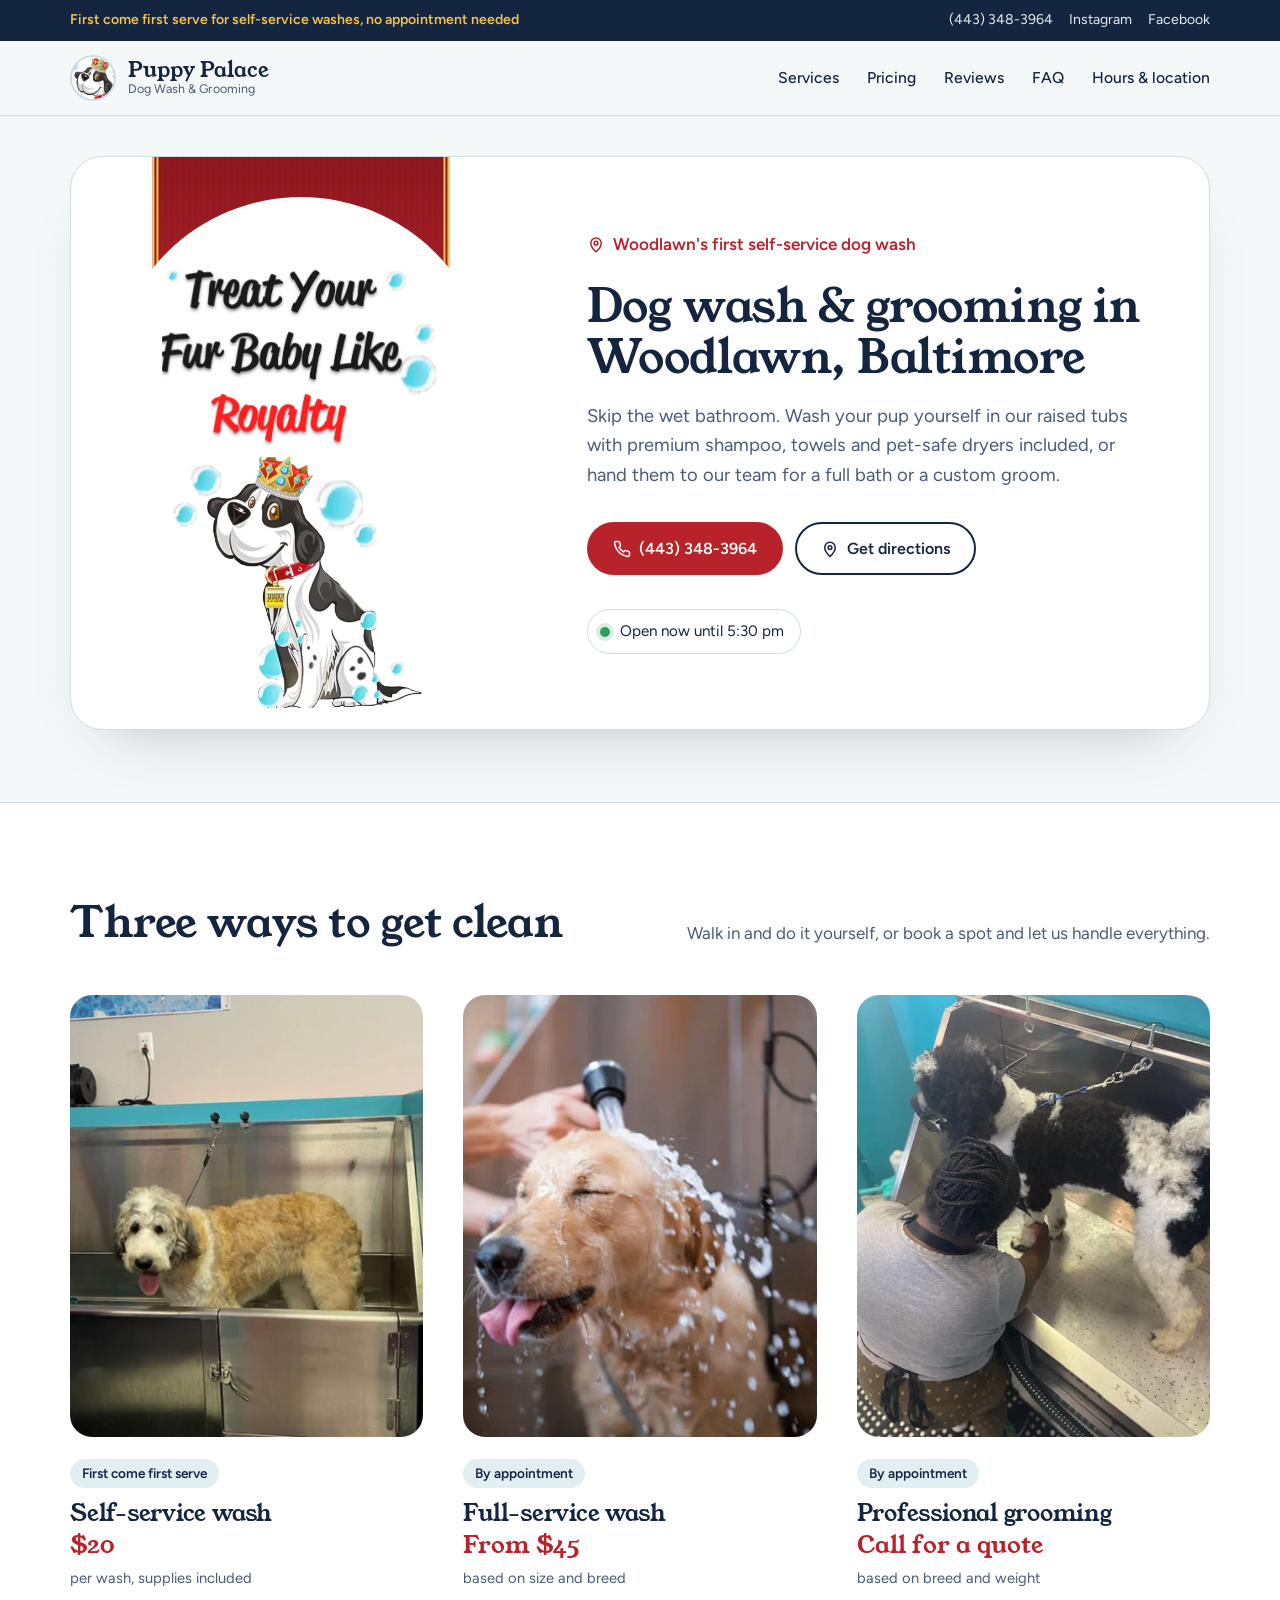
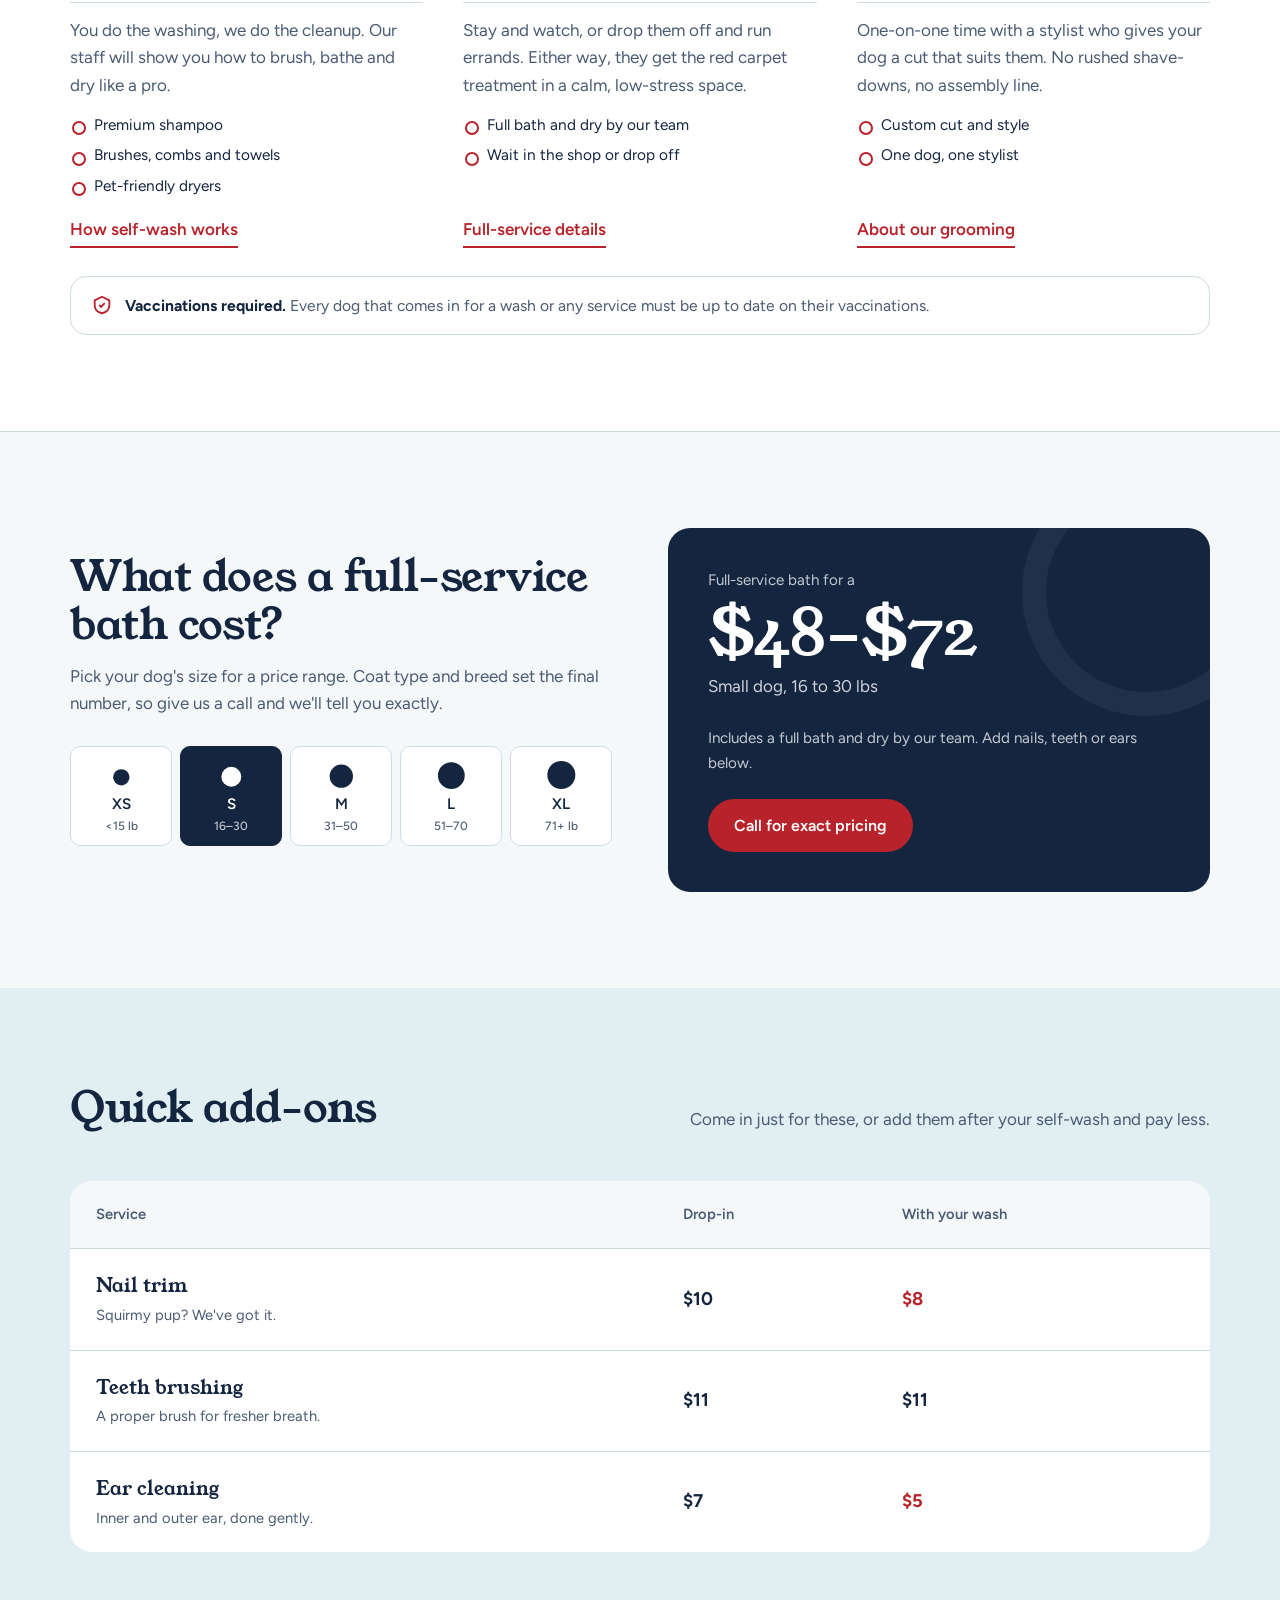
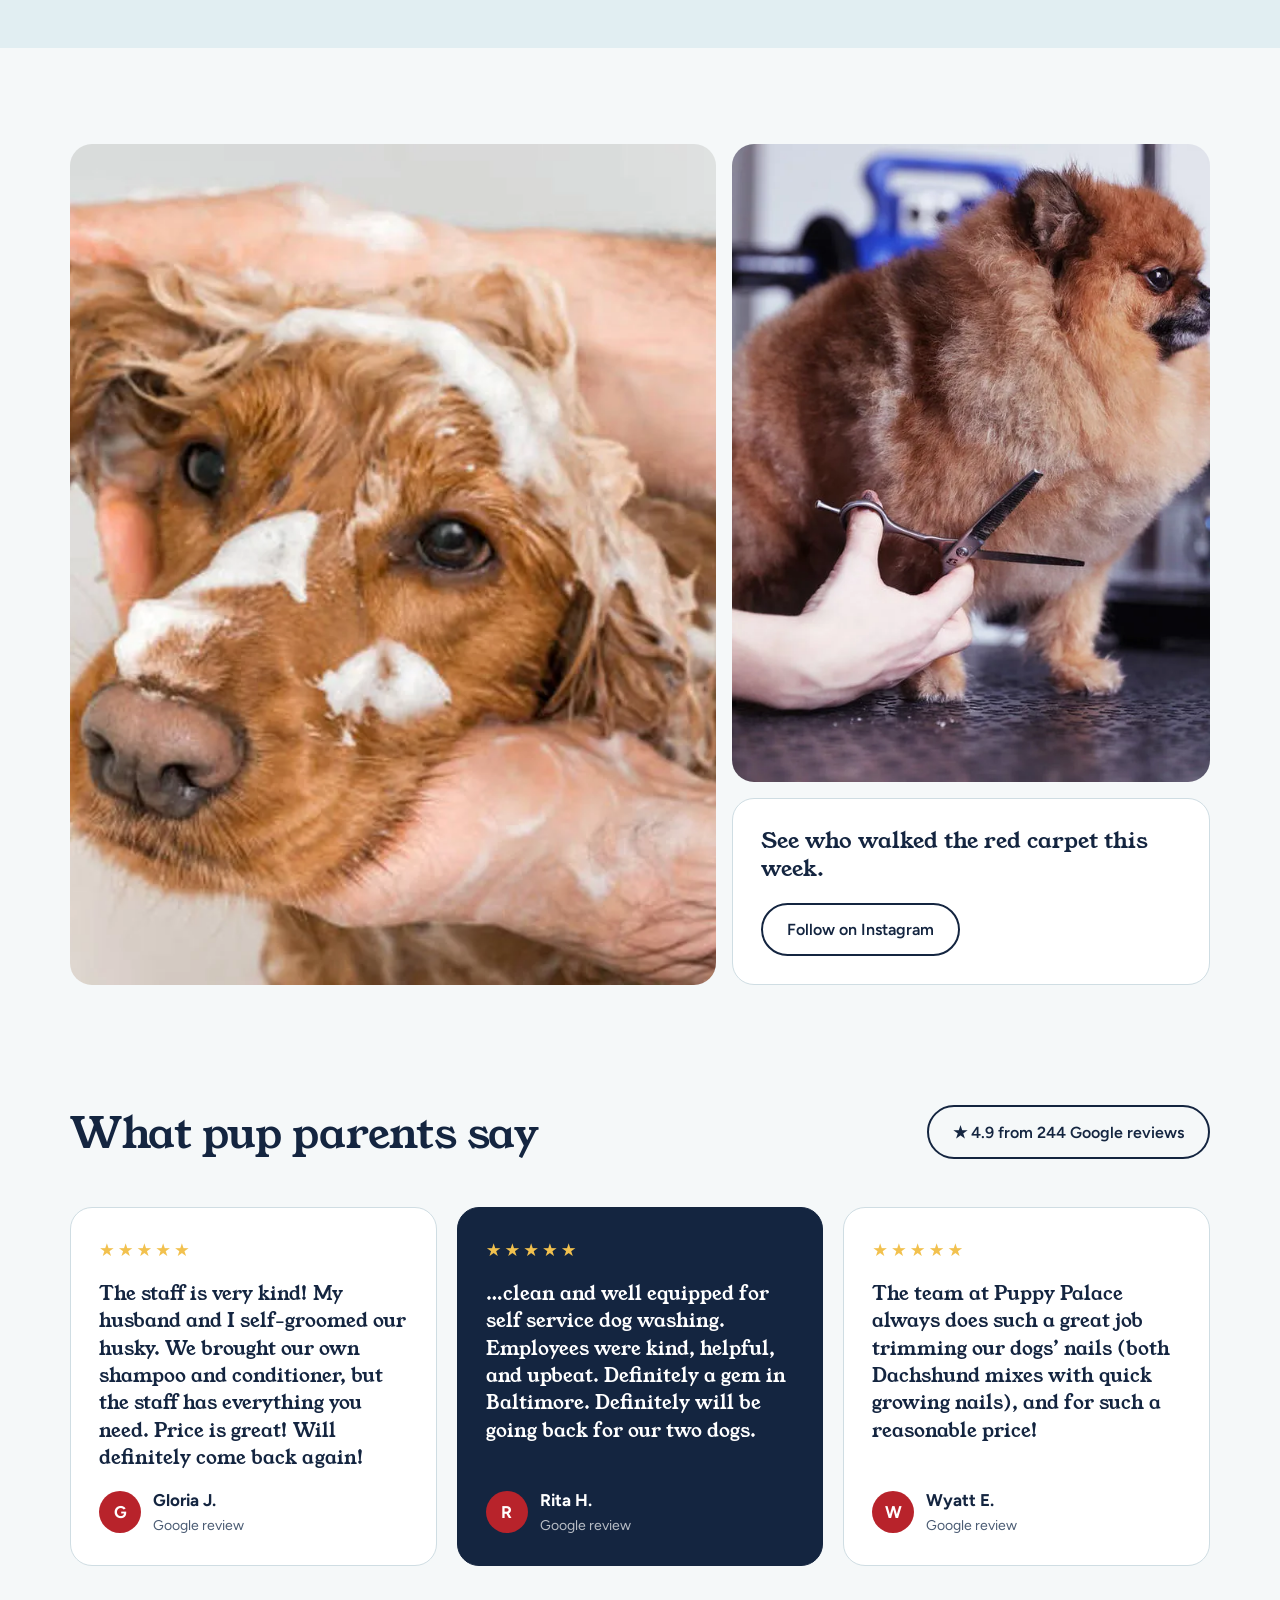
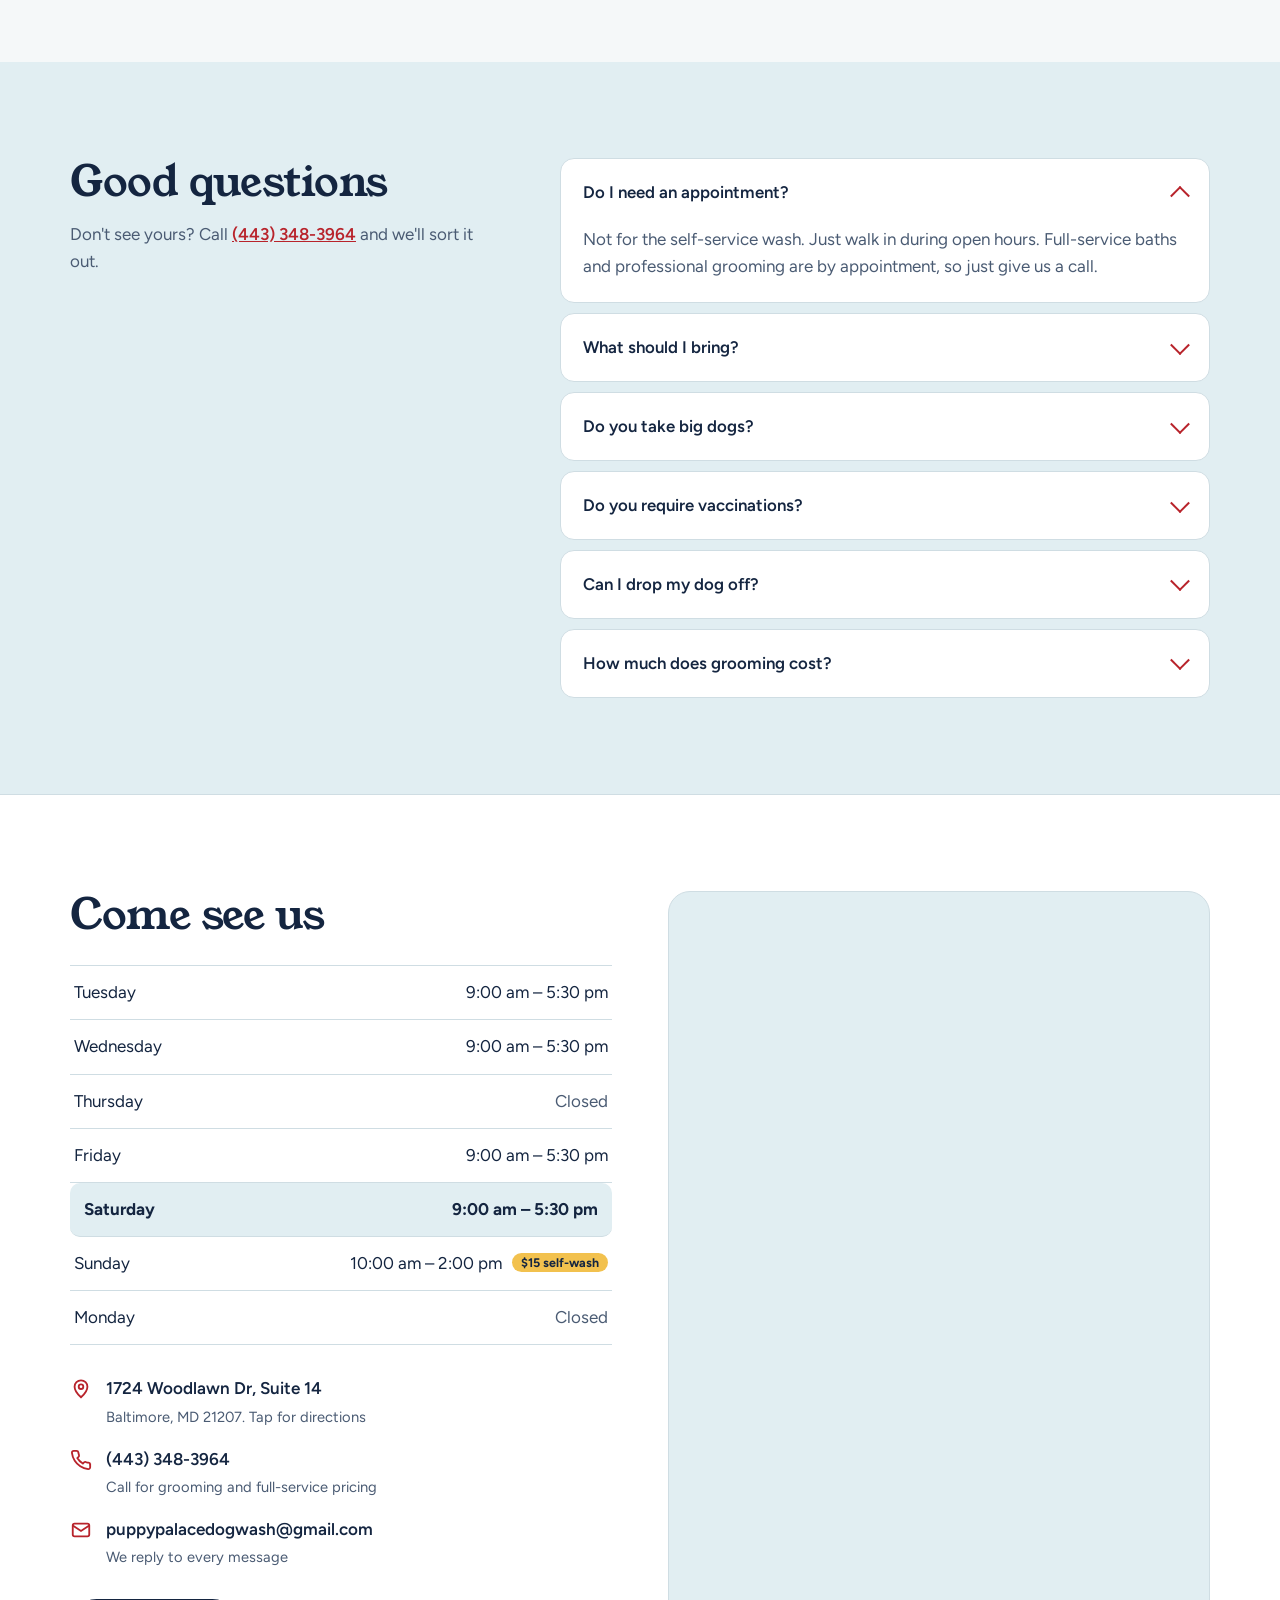
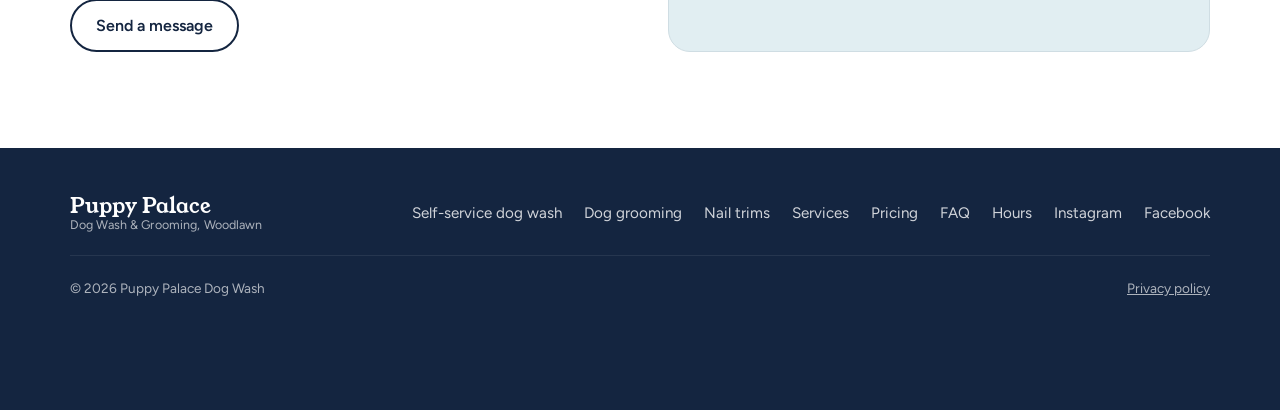
==== commit 6f237966: "Rotating Instagram photos in service cards and gallery Co-Authored-By: Claude Opus 5.5 <noreply@anth" ====
--- a/index.html
+++ b/index.html
@@ -87,7 +87,7 @@
 
     <div class="svc-grid">
       <article class="svc">
-        <figure><img loading="lazy" decoding="async" src="img/g1.webp" alt="A fluffy doodle sitting in a raised stainless steel wash tub"></figure>
+        <figure><img loading="lazy" decoding="async" src="img/g1.webp" data-rotate="img/ig/DTBG7tODq86.webp,img/ig/DB6w9yDSxZ-.webp,img/ig/DRVh2G7DsIb.webp,img/ig/C9zmpqbpiiB.webp,img/ig/DIUmGdbSHnc.webp" alt="A fluffy doodle sitting in a raised stainless steel wash tub"></figure>
         <div>
           <span class="pill">First come first serve</span>
           <h3>Self-service wash</h3>
@@ -103,7 +103,7 @@
       </article>
 
       <article class="svc">
-        <figure><img loading="lazy" decoding="async" src="img/self.webp" alt="A golden retriever being rinsed with a sprayer"></figure>
+        <figure><img loading="lazy" decoding="async" src="img/self.webp" data-rotate="img/ig/DGoRPbyyoHp.webp,img/ig/C-OQwtypvbp.webp,img/ig/DE28RHWSQAa.webp,img/ig/DJ60hrhN1P2.webp,img/ig/DCaPsNtSBtB.webp,img/ig/DG6TL-pSOAK.webp,img/ig/DN4B-s_jkhs.webp" alt="A golden retriever being rinsed with a sprayer"></figure>
         <div>
           <span class="pill">By appointment</span>
           <h3>Full-service wash</h3>
@@ -118,7 +118,7 @@
       </article>
 
       <article class="svc">
-        <figure><img loading="lazy" decoding="async" src="img/g2.webp" alt="A Puppy Palace groomer working on a black and white dog"></figure>
+        <figure><img loading="lazy" decoding="async" src="img/g2.webp" data-rotate="img/ig/Dd-Z9NfuSH3.webp,img/ig/DRA7vgMDkT4.webp,img/ig/DHqzg8qOrA_.webp,img/ig/DHQ0v1yucYF.webp,img/ig/DCaOnGrSlT7.webp,img/ig/C_v1LvUJz7-.webp,img/ig/DH9_ZretUn0.webp,img/ig/DDdCoPbxYn6.webp" alt="A Puppy Palace groomer working on a black and white dog"></figure>
         <div>
           <span class="pill">By appointment</span>
           <h3>Professional grooming</h3>
@@ -178,8 +178,8 @@
 
 <section aria-label="Photos from the shop">
   <div class="wrap gallery">
-    <figure class="g-big"><img loading="lazy" decoding="async" src="img/full.webp" alt="A cocker spaniel covered in shampoo suds"></figure>
-    <figure class="g-small"><img loading="lazy" decoding="async" src="img/groom.webp" alt="A Pomeranian getting a scissor trim"></figure>
+    <figure class="g-big"><img loading="lazy" decoding="async" src="img/full.webp" data-rotate="img/ig/DLA45CHyLfa.webp,img/ig/DK2N8uBOxJp.webp,img/ig/DKxbh81Skth.webp,img/ig/DKmZ1JxOqf1.webp,img/ig/DI6x0XRuyiJ.webp,img/ig/DI6xKuiOWt5.webp,img/ig/DFzAxjYthQp.webp,img/ig/C9znSyUprGt.webp" alt="A cocker spaniel covered in shampoo suds"></figure>
+    <figure class="g-small"><img loading="lazy" decoding="async" src="img/groom.webp" data-rotate="img/ig/DHpJtikSbfG.webp,img/ig/DEbKl1PyLRP.webp,img/ig/DDK6Ka-yY76.webp,img/ig/DCsA7xsS_wR.webp,img/ig/DChg0RaSdGO.webp,img/ig/DCH2XCqyn4l.webp,img/ig/DAoyYQ9JEnL.webp,img/ig/C-OL8_Epzbs.webp" alt="A Pomeranian getting a scissor trim"></figure>
     <div class="note">
       <p>See who walked the red carpet this week.</p>
       <a class="btn btn-line" href="https://www.instagram.com/puppypalacedogwash/" target="_blank" rel="noopener">Follow on Instagram</a>
@@ -368,6 +368,37 @@
 /* open directions in Apple Maps on iPhone/iPad, Google Maps everywhere else */
 (function(){var ios=/iPad|iPhone|iPod/.test(navigator.userAgent)||(navigator.platform==='MacIntel'&&navigator.maxTouchPoints>1);
 if(!ios)return;document.querySelectorAll('.js-directions').forEach(function(a){a.href='https://maps.apple.com/?daddr=1724+Woodlawn+Dr+Suite+14,+Baltimore,+MD+21207&q=Puppy+Palace+Dog+Wash';});})();
+
+/* crossfade rotating photos: one figure changes at a time, only while on screen */
+(function(){
+  if (window.matchMedia && matchMedia('(prefers-reduced-motion: reduce)').matches) return;
+  var figs=[].slice.call(document.querySelectorAll('img[data-rotate]')).map(function(base,k){
+    var fig=base.parentNode, list=[base.getAttribute('src')].concat(base.getAttribute('data-rotate').split(','));
+    fig.classList.add('rotator');
+    return {fig:fig, cur:base, list:list, i:0, visible:false, alt:base.alt};
+  });
+  if(!figs.length) return;
+  if ('IntersectionObserver' in window){
+    var io=new IntersectionObserver(function(es){es.forEach(function(e){figs.forEach(function(f){if(f.fig===e.target)f.visible=e.isIntersecting;});});},{threshold:.25});
+    figs.forEach(function(f){io.observe(f.fig);});
+  } else figs.forEach(function(f){f.visible=true;});
+  function next(f){
+    var n=(f.i+1)%f.list.length, img=new Image();
+    img.decoding='async'; img.alt=f.alt; img.className='rot';
+    img.onload=function(){
+      f.fig.appendChild(img);
+      requestAnimationFrame(function(){requestAnimationFrame(function(){img.classList.add('on');});});
+      var old=f.cur; setTimeout(function(){ if(old.parentNode) old.parentNode.removeChild(old); }, 1600);
+      f.cur=img; f.i=n;
+    };
+    img.src=f.list[n];
+  }
+  var turn=0;
+  setInterval(function(){
+    if(document.hidden) return;
+    for(var t=0;t<figs.length;t++){ var f=figs[(turn+t)%figs.length]; if(f.visible){ next(f); turn=(turn+t+1)%figs.length; return; } }
+  }, 2600);
+})();
 </script>
 </body>
 </html>
--- a/css/site.css
+++ b/css/site.css
@@ -324,3 +324,7 @@
 .vax-note svg{width:22px;height:22px;flex:none;color:var(--carpet);margin-top:1px}
 .vax-note strong{color:var(--ink)}
 .page-hero .vax-note{margin-top:0;margin-bottom:8px}
+.rotator{position:relative}
+.rotator img.rot{position:absolute;inset:0;width:100%;height:100%;object-fit:cover;opacity:0;transition:opacity 1.4s ease}
+.rotator img.rot.on{opacity:1}
+.services .vax-note{grid-column:1/-1;width:100%;max-width:none}
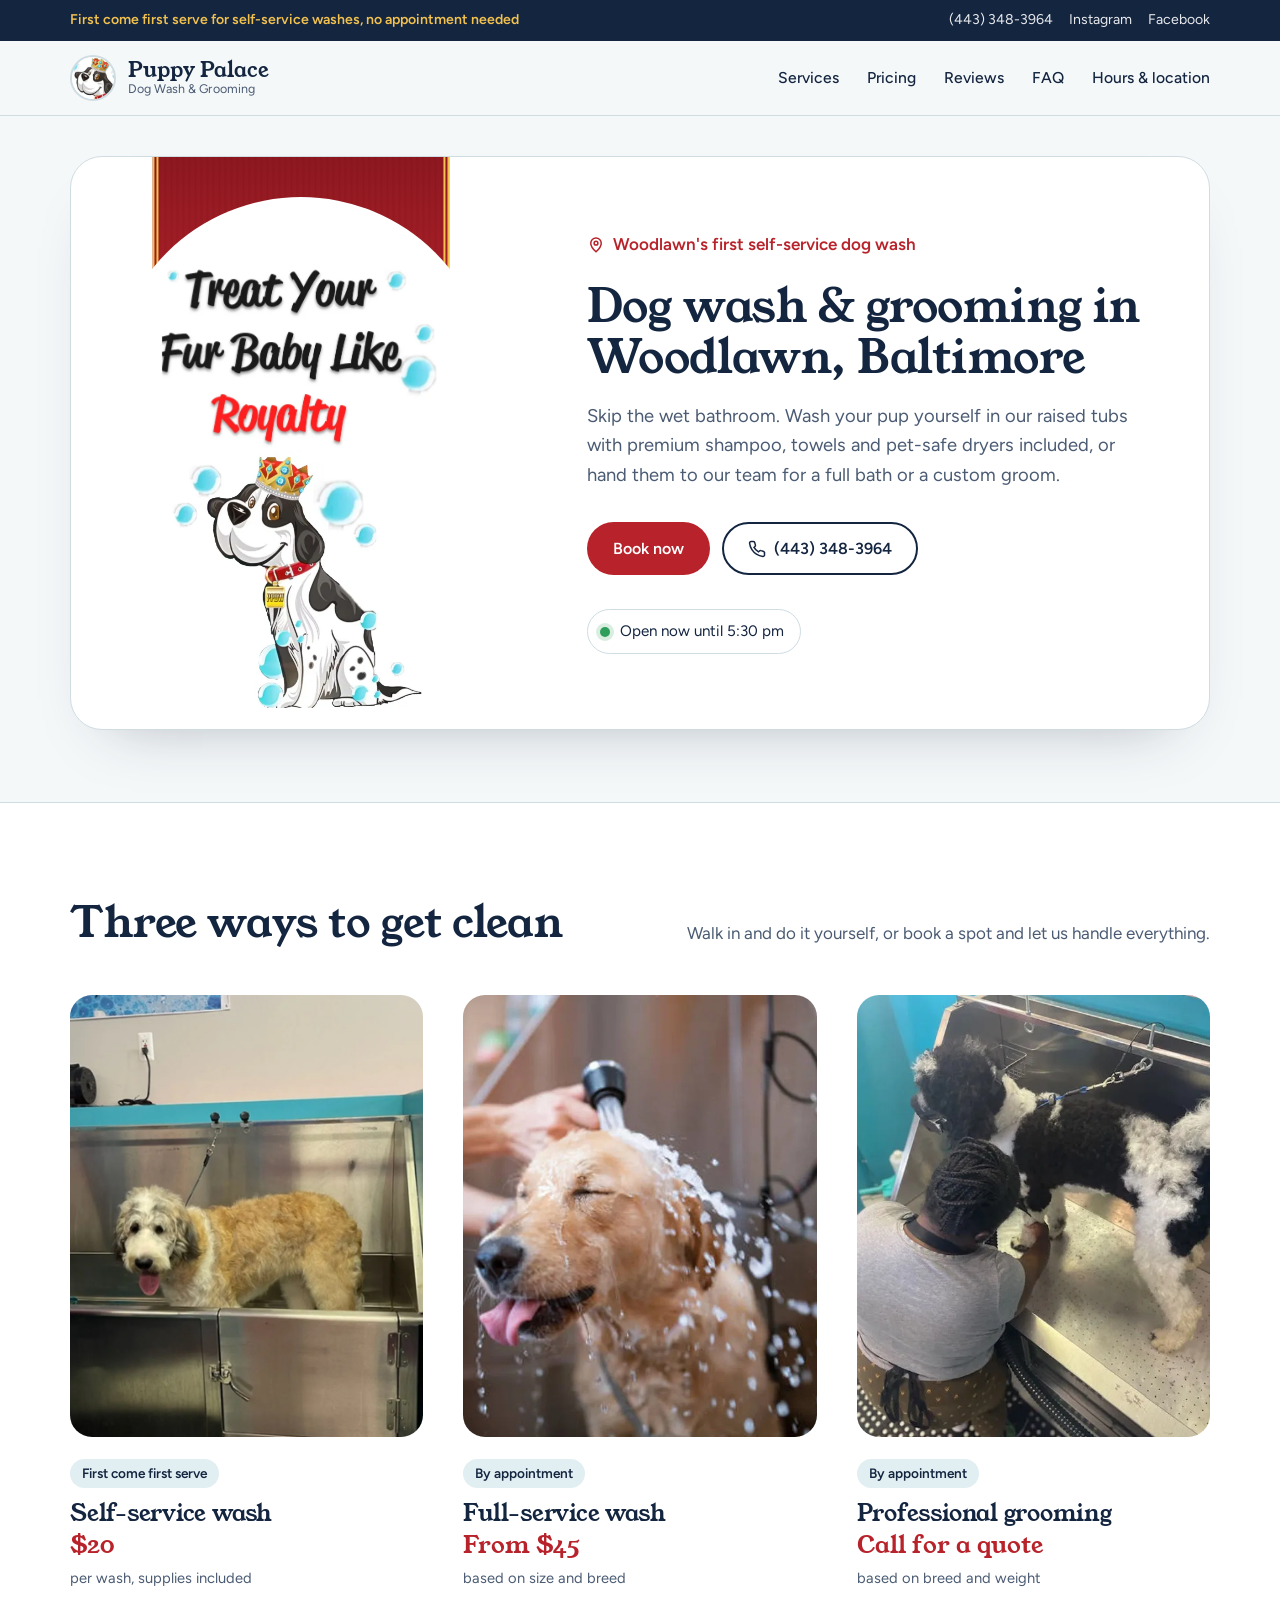
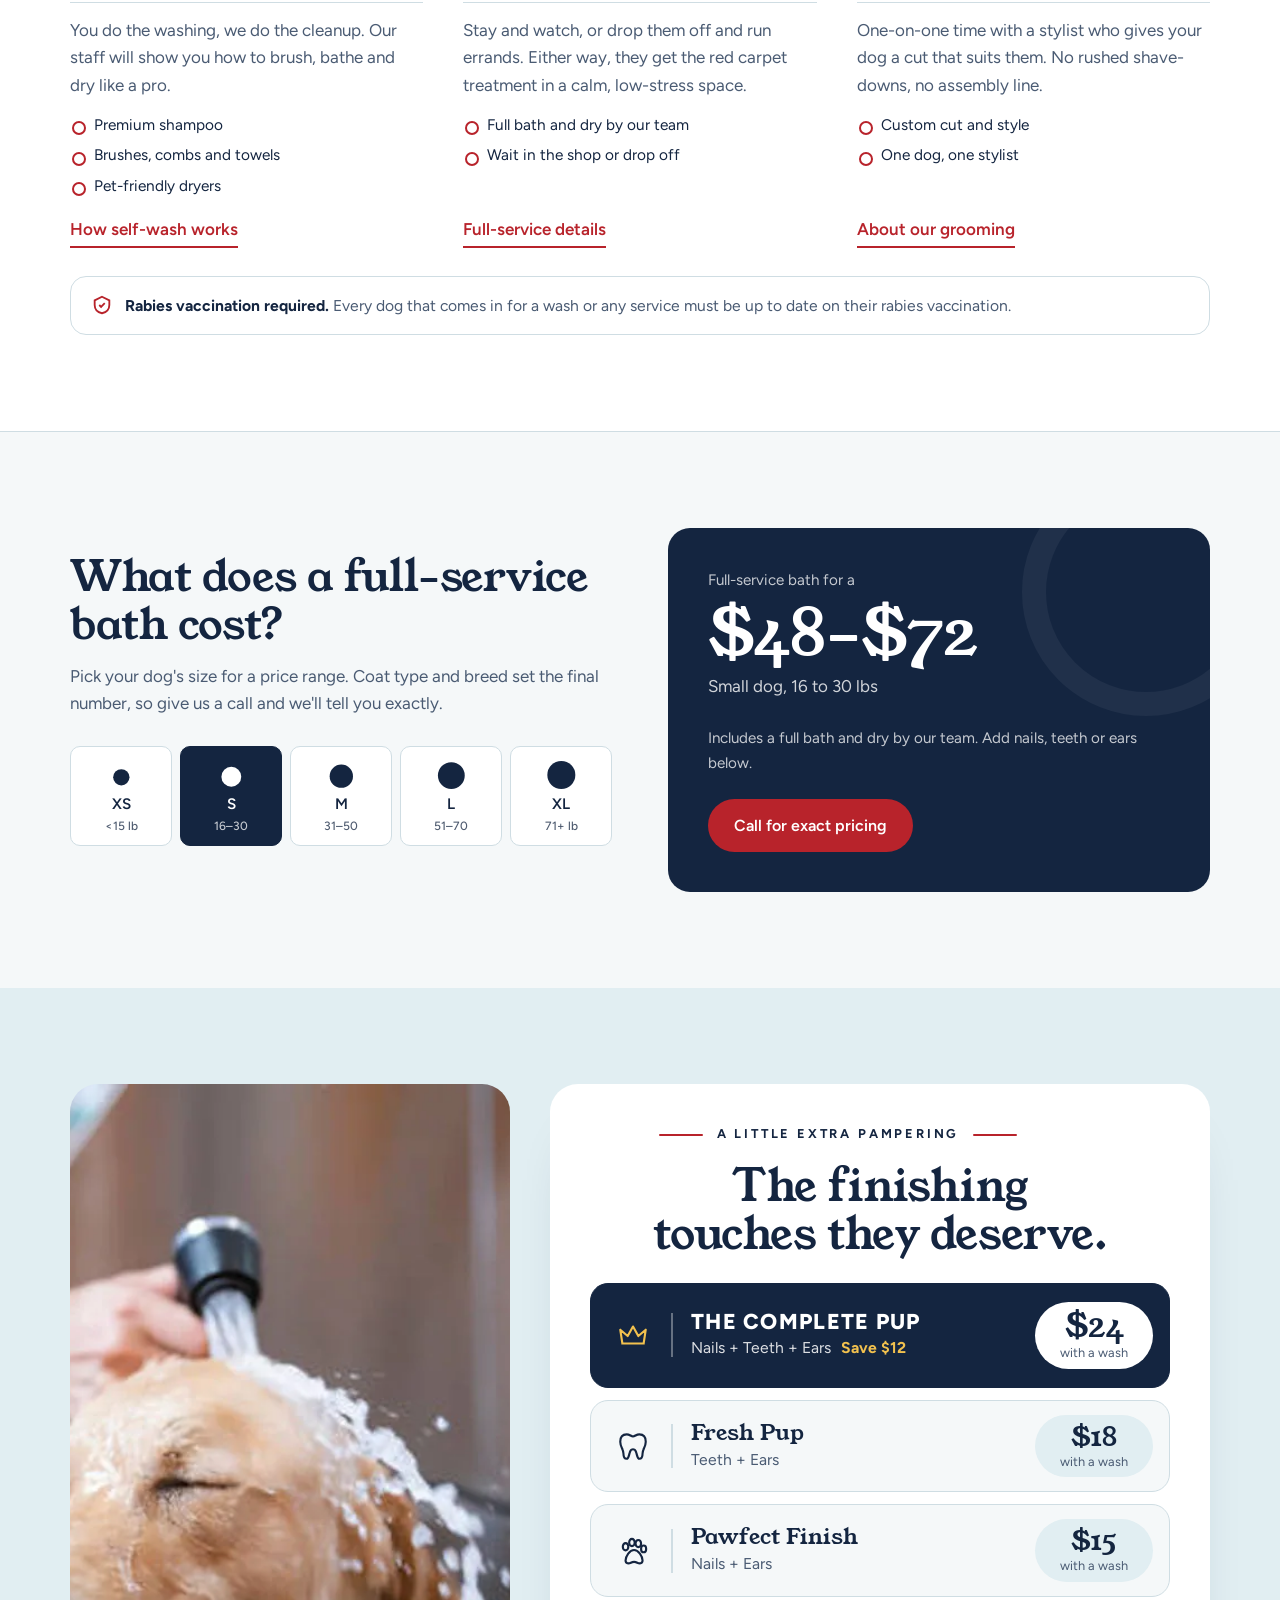
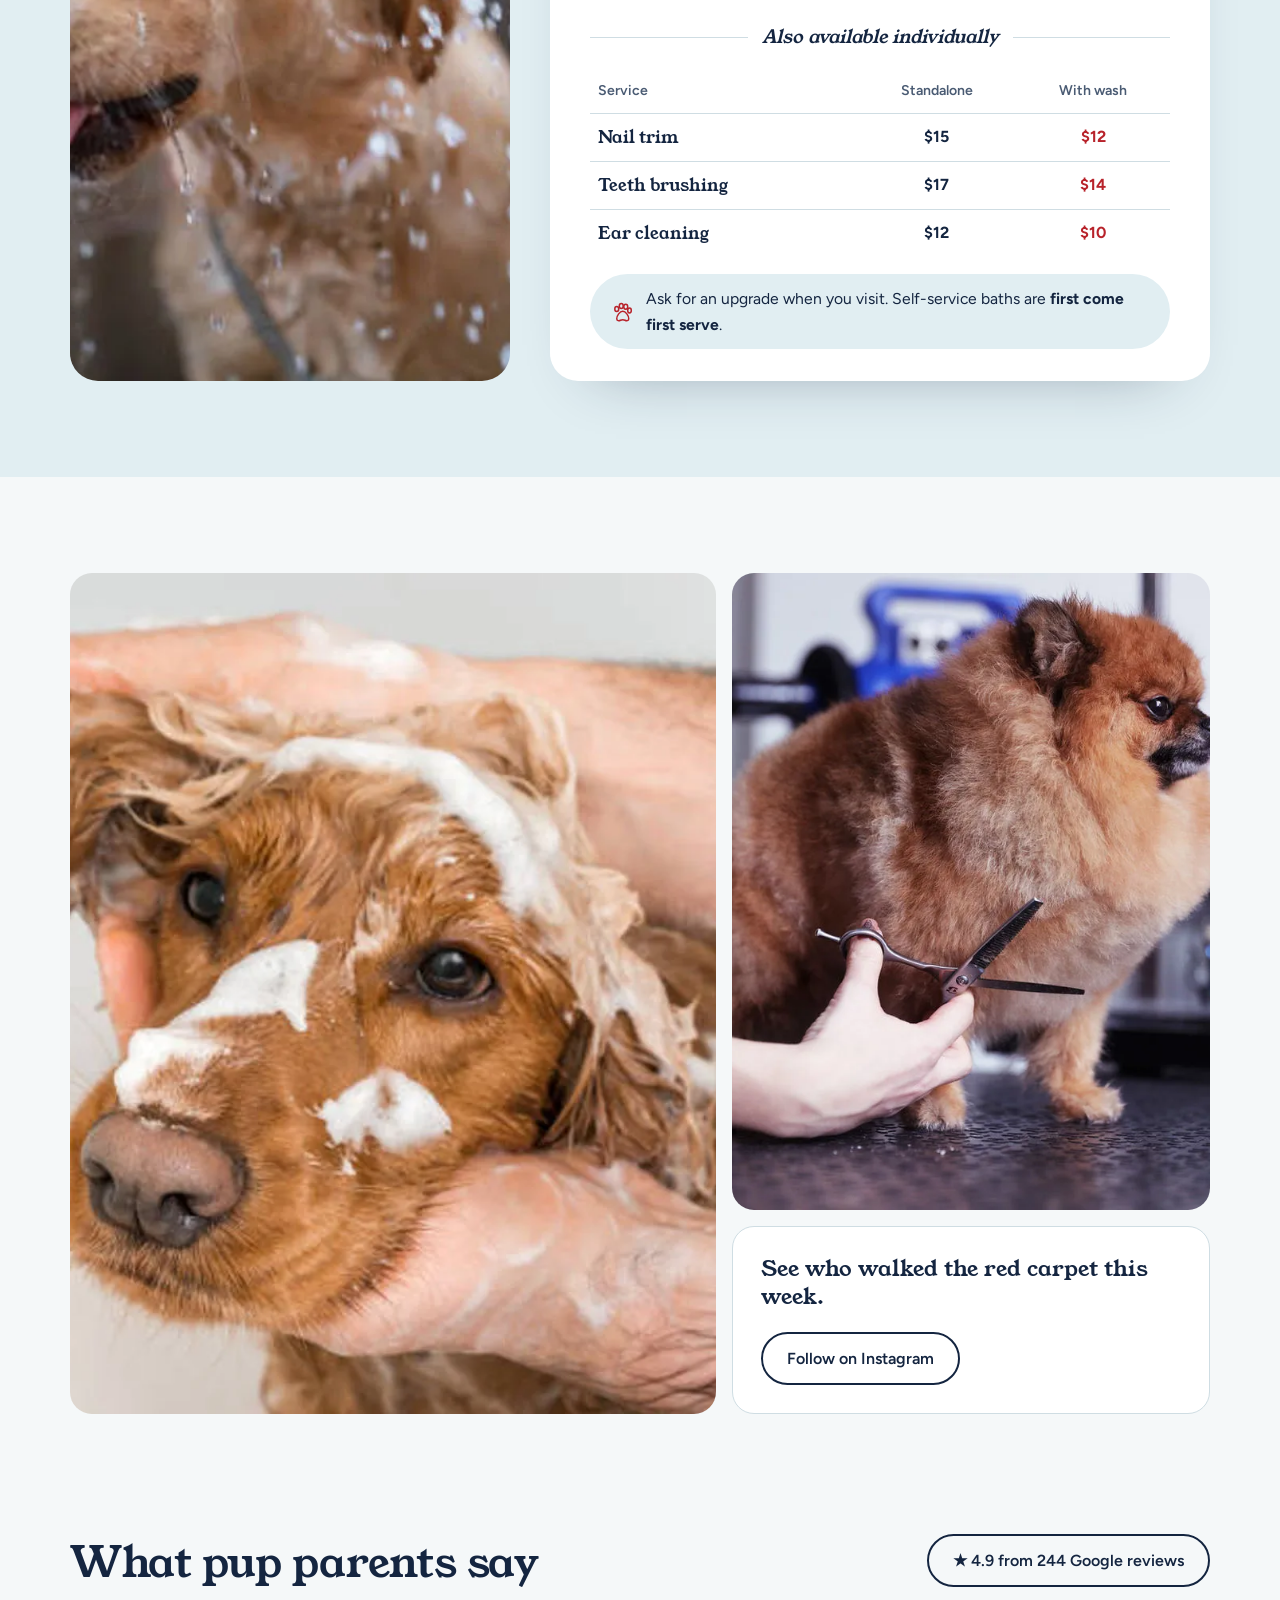
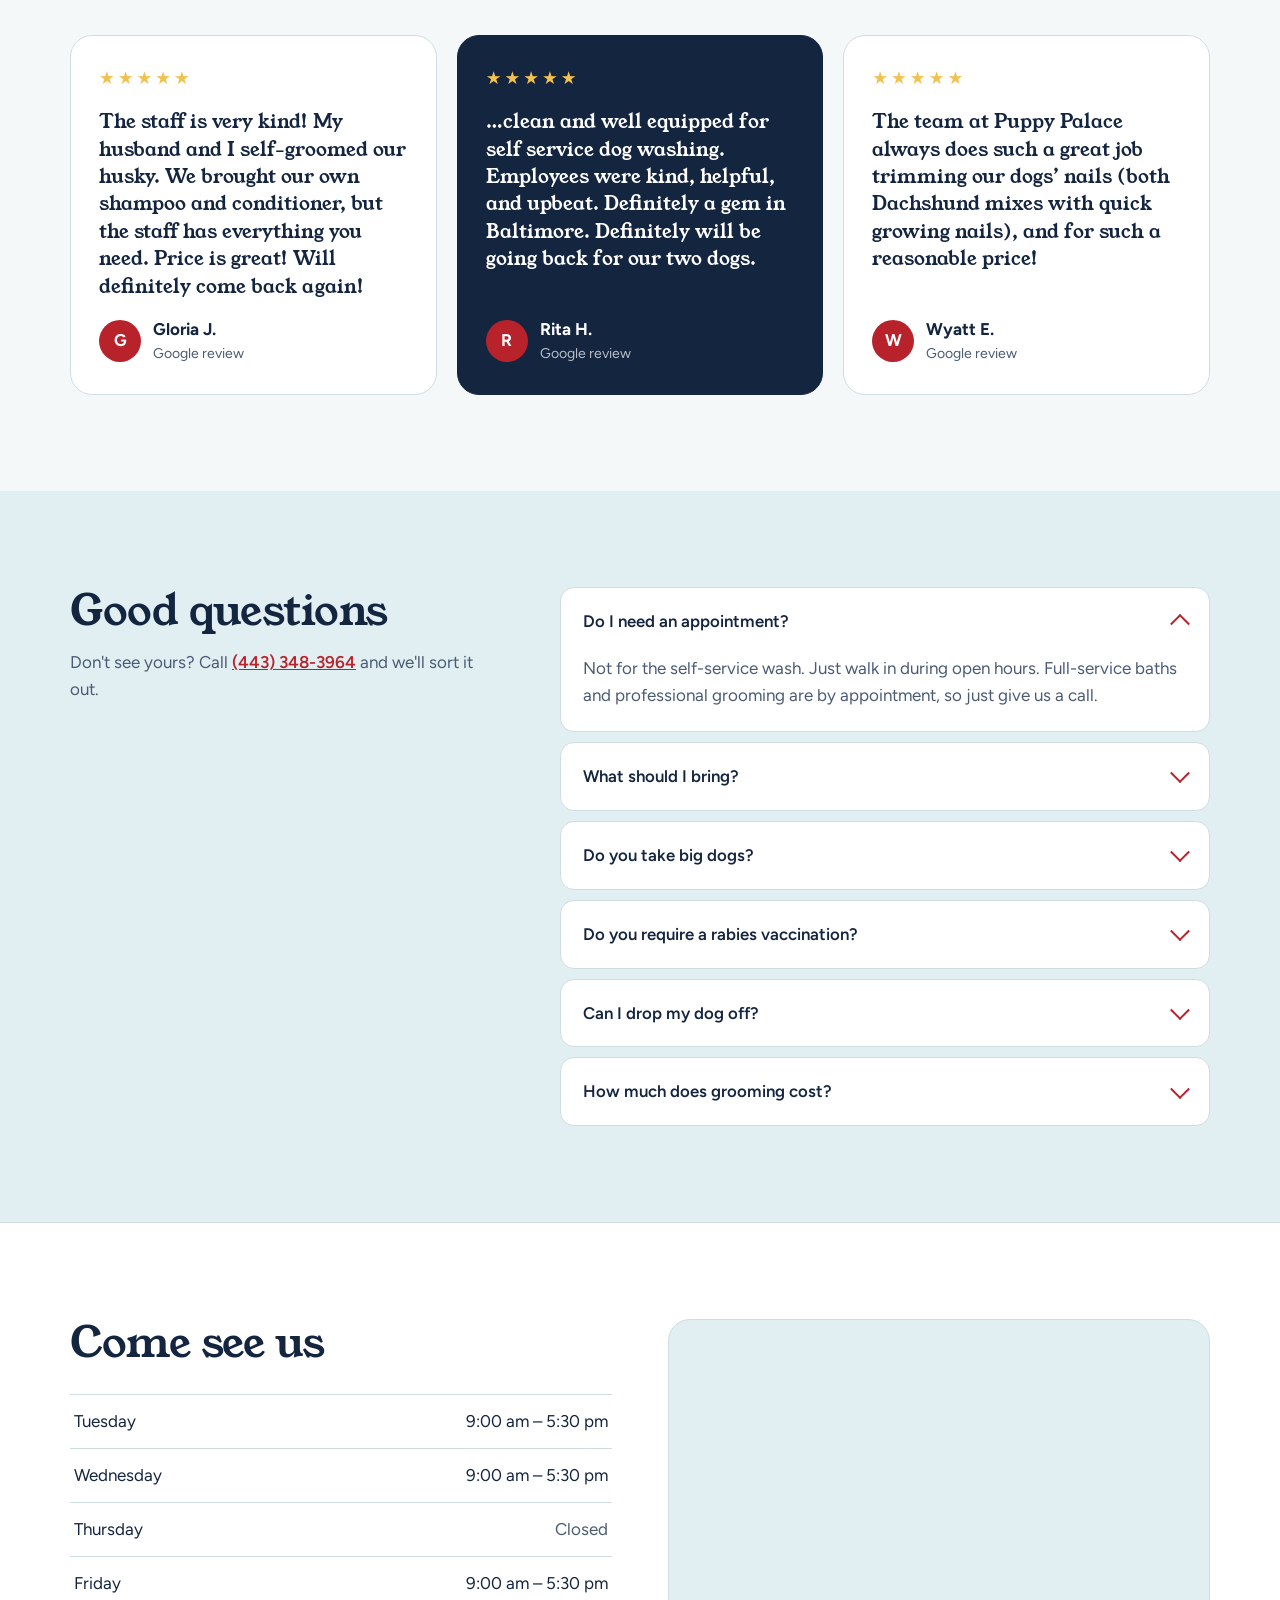
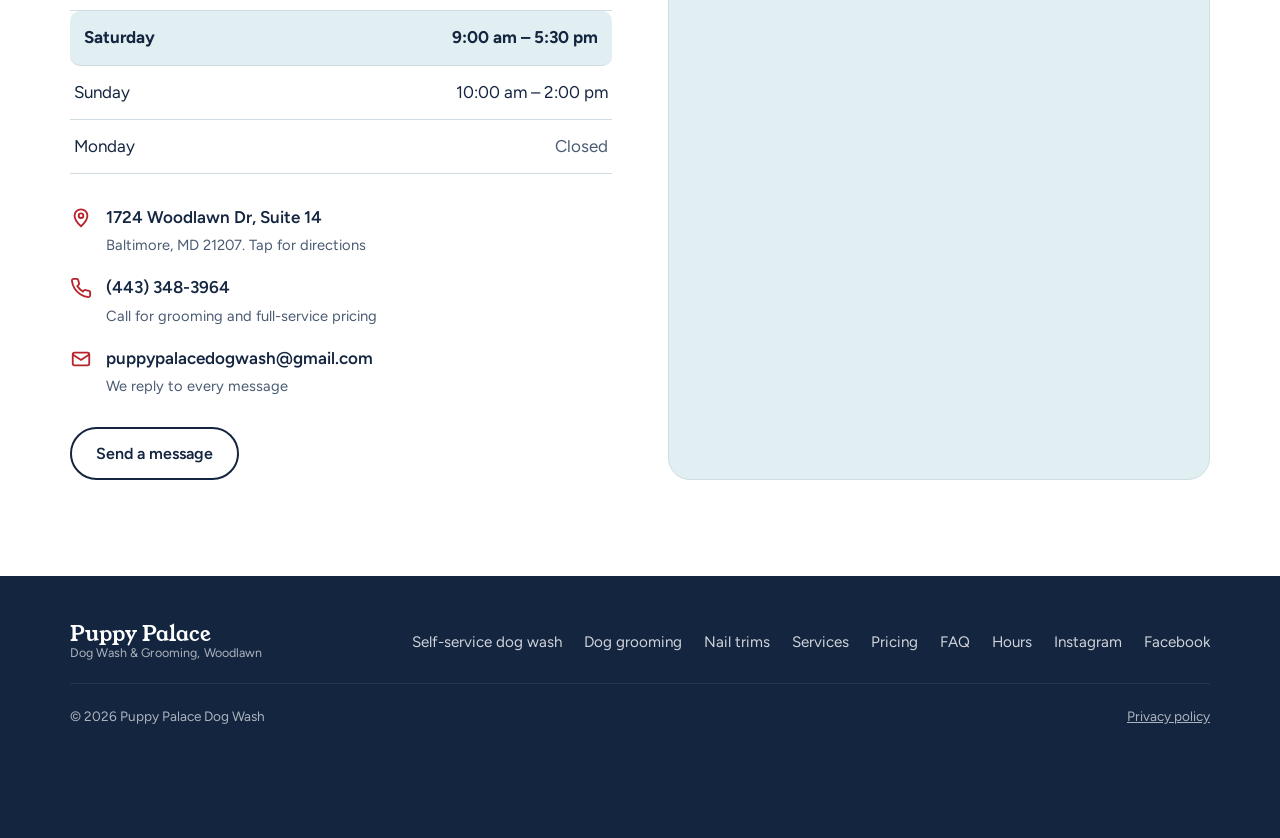
==== commit 4cd1a40f: "Book now button, rabies wording, add-on packages, remove Sunday badge Co-Authored-By: Claude Opus 5." ====
--- a/index.html
+++ b/index.html
@@ -2,6 +2,7 @@
 <html lang="en">
 <head>
 <meta charset="utf-8">
+<script>if(location.protocol==="http:"&&/puppypalacedogwash\.com$/.test(location.hostname))location.replace("https://puppypalacedogwash.com"+location.pathname+location.search+location.hash);</script>
 <meta name="viewport" content="width=device-width, initial-scale=1">
 <title>Puppy Palace Dog Wash | Self-Service Dog Wash in Woodlawn, Baltimore</title>
 <meta name="description" content="Woodlawn's first self-service dog wash. Self-service baths, full-service washes and professional grooming at 1724 Woodlawn Dr, Baltimore, MD. First come first serve, (443) 348-3964.">
@@ -66,11 +67,11 @@
         <h1 id="hero-title">Dog wash &amp; grooming in Woodlawn, Baltimore</h1>
         <p class="lead">Skip the wet bathroom. Wash your pup yourself in our raised tubs with premium shampoo, towels and pet-safe dryers included, or hand them to our team for a full bath or a custom groom.</p>
         <div class="hero-actions">
-          <a class="btn btn-carpet" href="tel:+14433483964">
+          <a class="btn btn-carpet" href="https://puppypalacedogwash.portal.gingrapp.com/#/public/login" target="_blank" rel="noopener">Book now</a>
+          <a class="btn btn-line" href="tel:+14433483964">
             <svg viewBox="0 0 24 24" fill="none" stroke="currentColor" stroke-width="2"><path d="M22 16.9v3a2 2 0 0 1-2.2 2 19.8 19.8 0 0 1-8.6-3.1 19.5 19.5 0 0 1-6-6A19.8 19.8 0 0 1 2.1 4.2 2 2 0 0 1 4.1 2h3a2 2 0 0 1 2 1.7c.1 1 .4 1.9.7 2.8a2 2 0 0 1-.5 2.1L8 9.9a16 16 0 0 0 6 6l1.3-1.3a2 2 0 0 1 2.1-.4c.9.3 1.8.6 2.8.7a2 2 0 0 1 1.7 2z"/></svg>
             (443) 348-3964
           </a>
-          <a class="btn btn-line js-directions" href="https://www.google.com/maps/dir/?api=1&amp;destination=Puppy+Palace+Self-Service+Dog+Wash+1724+Woodlawn+Dr+Baltimore+MD+21207&amp;destination_place_id=ChIJVa5c_DsZyIkRV1--MZrqBTs" target="_blank" rel="noopener"><svg viewBox="0 0 24 24" fill="none" stroke="currentColor" stroke-width="2" aria-hidden="true" style="width:18px;height:18px"><path d="M12 22s7-6.5 7-12a7 7 0 1 0-14 0c0 5.5 7 12 7 12z"/><circle cx="12" cy="10" r="2.5"/></svg> Get directions</a>
         </div>
         <div class="status" id="status" aria-live="polite"><span class="dot"></span><span>Checking today's hours</span></div>
       </div>
@@ -132,7 +133,7 @@
         </div>
       </article>
     </div>
-    <p class="vax-note"><svg viewBox="0 0 24 24" fill="none" stroke="currentColor" stroke-width="2" aria-hidden="true"><path d="M12 3l8 4v5c0 5-3.5 8-8 9-4.5-1-8-4-8-9V7l8-4z"/><path d="m9 12 2 2 4-4"/></svg><span><strong>Vaccinations required.</strong> Every dog that comes in for a wash or any service must be up to date on their vaccinations.</span></p>
+    <p class="vax-note"><svg viewBox="0 0 24 24" fill="none" stroke="currentColor" stroke-width="2" aria-hidden="true"><path d="M12 3l8 4v5c0 5-3.5 8-8 9-4.5-1-8-4-8-9V7l8-4z"/><path d="m9 12 2 2 4-4"/></svg><span><strong>Rabies vaccination required.</strong> Every dog that comes in for a wash or any service must be up to date on their rabies vaccination.</span></p>
   </div>
 </section>
 
@@ -160,19 +161,27 @@
 </section>
 
 <section class="extras" id="extras" aria-labelledby="extras-title">
-  <div class="wrap">
-    <div class="section-head">
-      <h2 id="extras-title">Quick add-ons</h2>
-      <p>Come in just for these, or add them after your self-wash and pay less.</p>
-    </div>
-    <table>
-      <thead><tr><th scope="col">Service</th><th scope="col">Drop-in</th><th scope="col">With your wash</th></tr></thead>
-      <tbody>
-        <tr><td>Nail trim<span>Squirmy pup? We've got it.</span></td><td class="num">$10</td><td class="num save">$8</td></tr>
-        <tr><td>Teeth brushing<span>A proper brush for fresher breath.</span></td><td class="num">$11</td><td class="num">$11</td></tr>
-        <tr><td>Ear cleaning<span>Inner and outer ear, done gently.</span></td><td class="num">$7</td><td class="num save">$5</td></tr>
-      </tbody>
-    </table>
+  <div class="wrap extras-grid">
+    <figure class="extras-photo"><img src="img/self.webp" alt="A happy golden retriever getting rinsed in a Puppy Palace tub" loading="lazy" decoding="async" width="800" height="1000"></figure>
+    <div class="extras-card">
+      <p class="extras-eyebrow">A little extra pampering</p>
+      <h2 id="extras-title">The finishing touches they deserve.</h2>
+      <ul class="pkgs">
+        <li class="pkg pkg-hero"><span class="pkg-ico"><svg viewBox="0 0 32 32" fill="none" stroke="currentColor" stroke-width="2" stroke-linejoin="round" aria-hidden="true"><path d="M5 24h22M6 24 4 11l7 6 5-9 5 9 7-6-2 13"/></svg></span><span class="pkg-name"><strong>The Complete Pup</strong><small>Nails + Teeth + Ears <em>Save $12</em></small></span><span class="pkg-price"><b>$24</b><small>with a wash</small></span></li>
+        <li class="pkg"><span class="pkg-ico"><svg viewBox="0 0 32 32" fill="none" stroke="currentColor" stroke-width="2" stroke-linejoin="round" aria-hidden="true"><path d="M10 5c-4 0-6 3-6 7 0 5 3 7 3 11 0 3 1 5 3 5s2-3 3-6c.5-2 1-3 3-3s2.5 1 3 3c1 3 1 6 3 6s3-2 3-5c0-4 3-6 3-11 0-4-2-7-6-7-3 0-4 2-6 2s-3-2-6-2z"/></svg></span><span class="pkg-name"><strong>Fresh Pup</strong><small>Teeth + Ears</small></span><span class="pkg-price"><b>$18</b><small>with a wash</small></span></li>
+        <li class="pkg"><span class="pkg-ico"><svg viewBox="0 0 32 32" fill="none" stroke="currentColor" stroke-width="2" aria-hidden="true"><ellipse cx="9" cy="12" rx="2.6" ry="3.4"/><ellipse cx="15" cy="8" rx="2.6" ry="3.4"/><ellipse cx="21" cy="9" rx="2.6" ry="3.4"/><ellipse cx="26" cy="14" rx="2.4" ry="3.2"/><path d="M17 15c-4 0-8 6-8 10 0 3 3 3 5 2s4-1 6 0 5 1 5-2c0-4-4-10-8-10z"/></svg></span><span class="pkg-name"><strong>Pawfect Finish</strong><small>Nails + Ears</small></span><span class="pkg-price"><b>$15</b><small>with a wash</small></span></li>
+      </ul>
+      <p class="extras-sub"><span>Also available individually</span></p>
+      <table class="extras-table">
+        <thead><tr><th scope="col">Service</th><th scope="col">Standalone</th><th scope="col">With wash</th></tr></thead>
+        <tbody>
+          <tr><td>Nail trim</td><td class="num">$15</td><td class="num save">$12</td></tr>
+          <tr><td>Teeth brushing</td><td class="num">$17</td><td class="num save">$14</td></tr>
+          <tr><td>Ear cleaning</td><td class="num">$12</td><td class="num save">$10</td></tr>
+        </tbody>
+      </table>
+      <p class="extras-note"><svg viewBox="0 0 32 32" fill="none" stroke="currentColor" stroke-width="2" aria-hidden="true"><ellipse cx="9" cy="12" rx="2.6" ry="3.4"/><ellipse cx="15" cy="8" rx="2.6" ry="3.4"/><ellipse cx="21" cy="9" rx="2.6" ry="3.4"/><ellipse cx="26" cy="14" rx="2.4" ry="3.2"/><path d="M17 15c-4 0-8 6-8 10 0 3 3 3 5 2s4-1 6 0 5 1 5-2c0-4-4-10-8-10z"/></svg><span>Ask for an upgrade when you visit. Self-service baths are <strong>first come first serve</strong>.</span></p>
+    </div>
   </div>
 </section>
 
@@ -233,8 +242,8 @@
         <p>Absolutely. Our raised tubs fit dogs of every size, and full-service baths are priced from extra small all the way up to 71 lbs and over.</p>
       </details>
       <details>
-        <summary>Do you require vaccinations?</summary>
-        <p>Yes. Every dog that comes in for a wash or any other service must be up to date on their vaccinations.</p>
+        <summary>Do you require a rabies vaccination?</summary>
+        <p>Yes. Every dog that comes in for a wash or any other service must be up to date on their rabies vaccination.</p>
       </details>
       <details>
         <summary>Can I drop my dog off?</summary>
@@ -375,7 +384,7 @@
   var figs=[].slice.call(document.querySelectorAll('img[data-rotate]')).map(function(base,k){
     var fig=base.parentNode, list=[base.getAttribute('src')].concat(base.getAttribute('data-rotate').split(','));
     fig.classList.add('rotator');
-    return {fig:fig, cur:base, list:list, i:0, visible:false, alt:base.alt};
+    return {fig:fig, base:base, cur:base, list:list, i:0, visible:false, alt:base.alt};
   });
   if(!figs.length) return;
   if ('IntersectionObserver' in window){
@@ -388,7 +397,7 @@
     img.onload=function(){
       f.fig.appendChild(img);
       requestAnimationFrame(function(){requestAnimationFrame(function(){img.classList.add('on');});});
-      var old=f.cur; setTimeout(function(){ if(old.parentNode) old.parentNode.removeChild(old); }, 1600);
+      var old=f.cur; if(old!==f.base) setTimeout(function(){ if(old.parentNode) old.parentNode.removeChild(old); }, 1600);
       f.cur=img; f.i=n;
     };
     img.src=f.list[n];
--- a/css/site.css
+++ b/css/site.css
@@ -179,7 +179,6 @@
 .hours li{display:flex;justify-content:space-between;padding:13px 4px;border-bottom:1px solid var(--line)}
 .hours li.closed span:last-child{color:var(--ink-soft)}
 .hours li.today{background:var(--foam);border-radius:var(--radius-sm);font-weight:700;padding-left:14px;padding-right:14px}
-.hours li.sun span:last-child::after{content:"$15 self-wash";margin-left:10px;font-size:.78rem;font-weight:700;background:var(--sun);padding:2px 9px;border-radius:999px;vertical-align:2px}
 .contact-list{display:grid;gap:16px;margin-bottom:28px}
 .contact-list a,.contact-list div{display:flex;gap:14px;align-items:flex-start;text-decoration:none}
 .contact-list svg{width:22px;height:22px;flex:none;color:var(--carpet);margin-top:3px}
@@ -328,3 +327,50 @@
 .rotator img.rot{position:absolute;inset:0;width:100%;height:100%;object-fit:cover;opacity:0;transition:opacity 1.4s ease}
 .rotator img.rot.on{opacity:1}
 .services .vax-note{grid-column:1/-1;width:100%;max-width:none}
+/* add-on packages (v2) */
+.extras-grid{display:grid;grid-template-columns:minmax(0,.8fr) minmax(0,1.2fr);gap:40px;align-items:stretch}
+.extras-photo{margin:0;border-radius:28px;overflow:hidden;min-height:100%;background:var(--white)}
+.extras-photo img{width:100%;height:100%;object-fit:cover;display:block}
+.extras-card{background:var(--white);border-radius:28px;padding:40px 40px 32px;box-shadow:0 30px 60px -45px rgba(20,37,64,.45);display:flex;flex-direction:column;gap:18px;min-width:0}
+.extras-eyebrow{display:flex;align-items:center;gap:14px;justify-content:center;font-size:.8rem;font-weight:700;letter-spacing:.22em;text-transform:uppercase;color:var(--ink)}
+.extras-eyebrow::before,.extras-eyebrow::after{content:"";height:2px;width:44px;background:var(--carpet);border-radius:2px}
+.extras-card h2{font-family:"Young Serif",serif;font-weight:400;font-size:clamp(1.9rem,3.4vw,2.8rem);line-height:1.1;text-align:center;text-wrap:balance}
+.pkgs{list-style:none;display:grid;gap:12px;margin:6px 0 0;padding:0}
+.pkg{display:grid;grid-template-columns:auto 1fr auto;align-items:center;gap:18px;border:1px solid var(--line);border-radius:18px;padding:14px 16px 14px 20px;background:var(--paper)}
+.pkg-ico{width:44px;height:44px;display:grid;place-items:center;color:var(--ink);padding-right:16px;border-right:2px solid var(--line);box-sizing:content-box}
+.pkg-ico svg{width:34px;height:34px}
+.pkg-name strong{display:block;font-family:"Young Serif",serif;font-weight:400;font-size:1.4rem;line-height:1.15}
+.pkg-name small{font-size:.98rem;color:var(--ink-soft)}
+.pkg-name em{font-style:normal;font-weight:700;color:var(--carpet);margin-left:6px}
+.pkg-price{background:var(--foam);border-radius:999px;padding:8px 20px;text-align:center;line-height:1.05;min-width:118px}
+.pkg-price b{display:block;font-family:"Young Serif",serif;font-weight:400;font-size:1.7rem}
+.pkg-price small{font-size:.8rem;color:var(--ink-soft)}
+.pkg-hero{background:var(--ink);border-color:var(--ink);color:#fff;padding-block:18px}
+.pkg-hero .pkg-ico{color:var(--sun);border-color:rgba(255,255,255,.35)}
+.pkg-hero .pkg-name strong{font-family:"Figtree",sans-serif;font-weight:800;letter-spacing:.06em;text-transform:uppercase;font-size:1.35rem;color:#fff}
+.pkg-hero .pkg-name small{color:rgba(255,255,255,.85)}
+.pkg-hero .pkg-name em{color:var(--sun)}
+.pkg-hero .pkg-price{background:var(--white);color:var(--ink)}
+.pkg-hero .pkg-price b{font-size:2rem}
+.extras-sub{display:flex;align-items:center;gap:14px;margin-top:8px;font-family:"Young Serif",serif;font-style:italic;font-size:1.15rem;color:var(--ink)}
+.extras-sub::before,.extras-sub::after{content:"";flex:1;height:1px;background:var(--line)}
+.extras .extras-table{background:transparent;border-radius:0}
+.extras .extras-table th,.extras .extras-table td{padding:10px 8px;font-size:1rem}
+.extras .extras-table thead th{background:transparent;font-size:.88rem}
+.extras .extras-table td:first-child{font-size:1.05rem}
+.extras .extras-table th:not(:first-child),.extras .extras-table td.num{text-align:center}
+.extras-note{display:flex;align-items:center;gap:12px;background:var(--foam);border-radius:999px;padding:12px 20px;font-size:.98rem;color:var(--ink)}
+.extras-note svg{width:24px;height:24px;flex:none;color:var(--carpet)}
+@media (max-width:860px){
+  .extras-grid{grid-template-columns:1fr;gap:20px}
+  .extras-photo{aspect-ratio:4/3;min-height:0}
+  .extras-card{padding:28px 18px 22px}
+  .pkg{grid-template-columns:auto 1fr;gap:12px;padding:14px}
+  .pkg-ico{width:34px;height:34px;padding-right:12px}
+  .pkg-ico svg{width:28px;height:28px}
+  .pkg-price{grid-column:1/-1;display:flex;align-items:baseline;justify-content:center;gap:8px;padding:6px 14px}
+  .pkg-name strong{font-size:1.2rem}
+  .pkg-hero .pkg-name strong{font-size:1.05rem}
+  .extras-note{border-radius:18px}
+}
+@media (max-width:860px){.extras-eyebrow{letter-spacing:.12em;font-size:.72rem;gap:10px}.extras-eyebrow::before,.extras-eyebrow::after{width:22px}.extras .extras-table th{font-size:.8rem}}
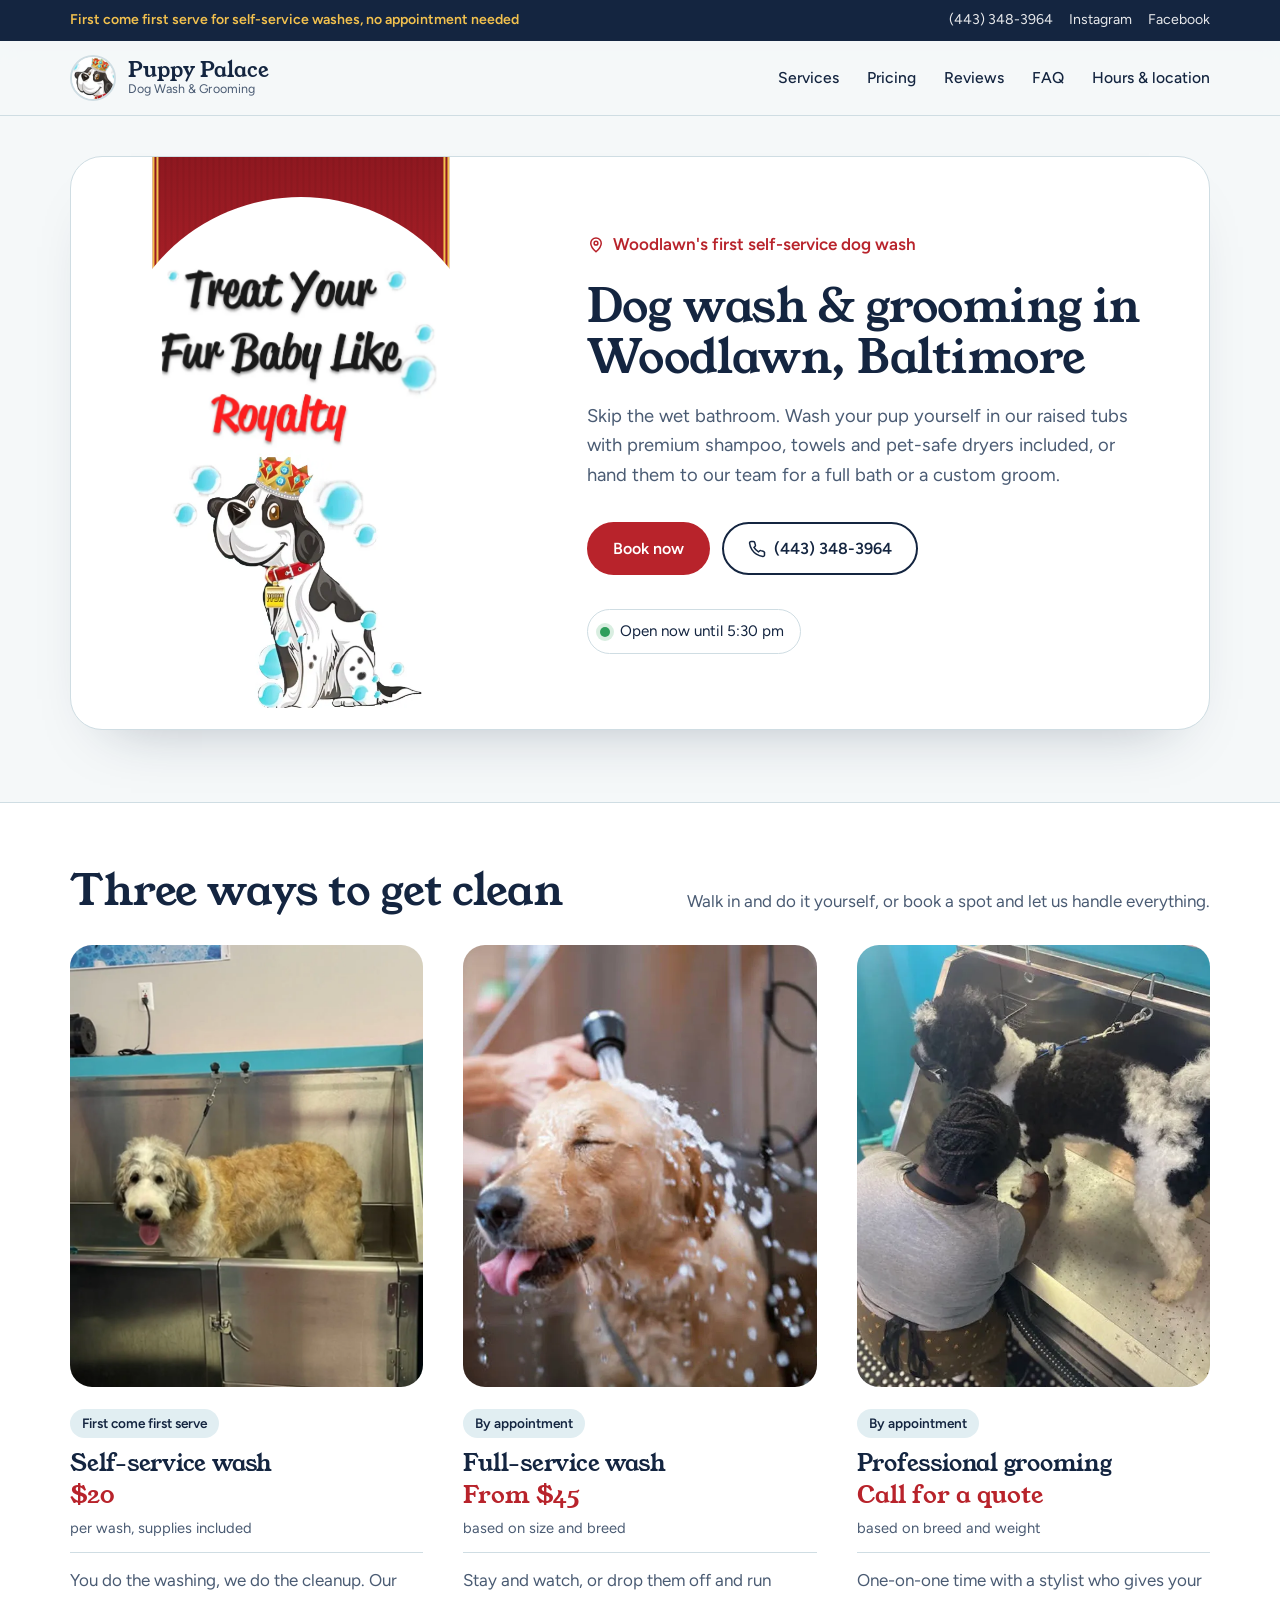
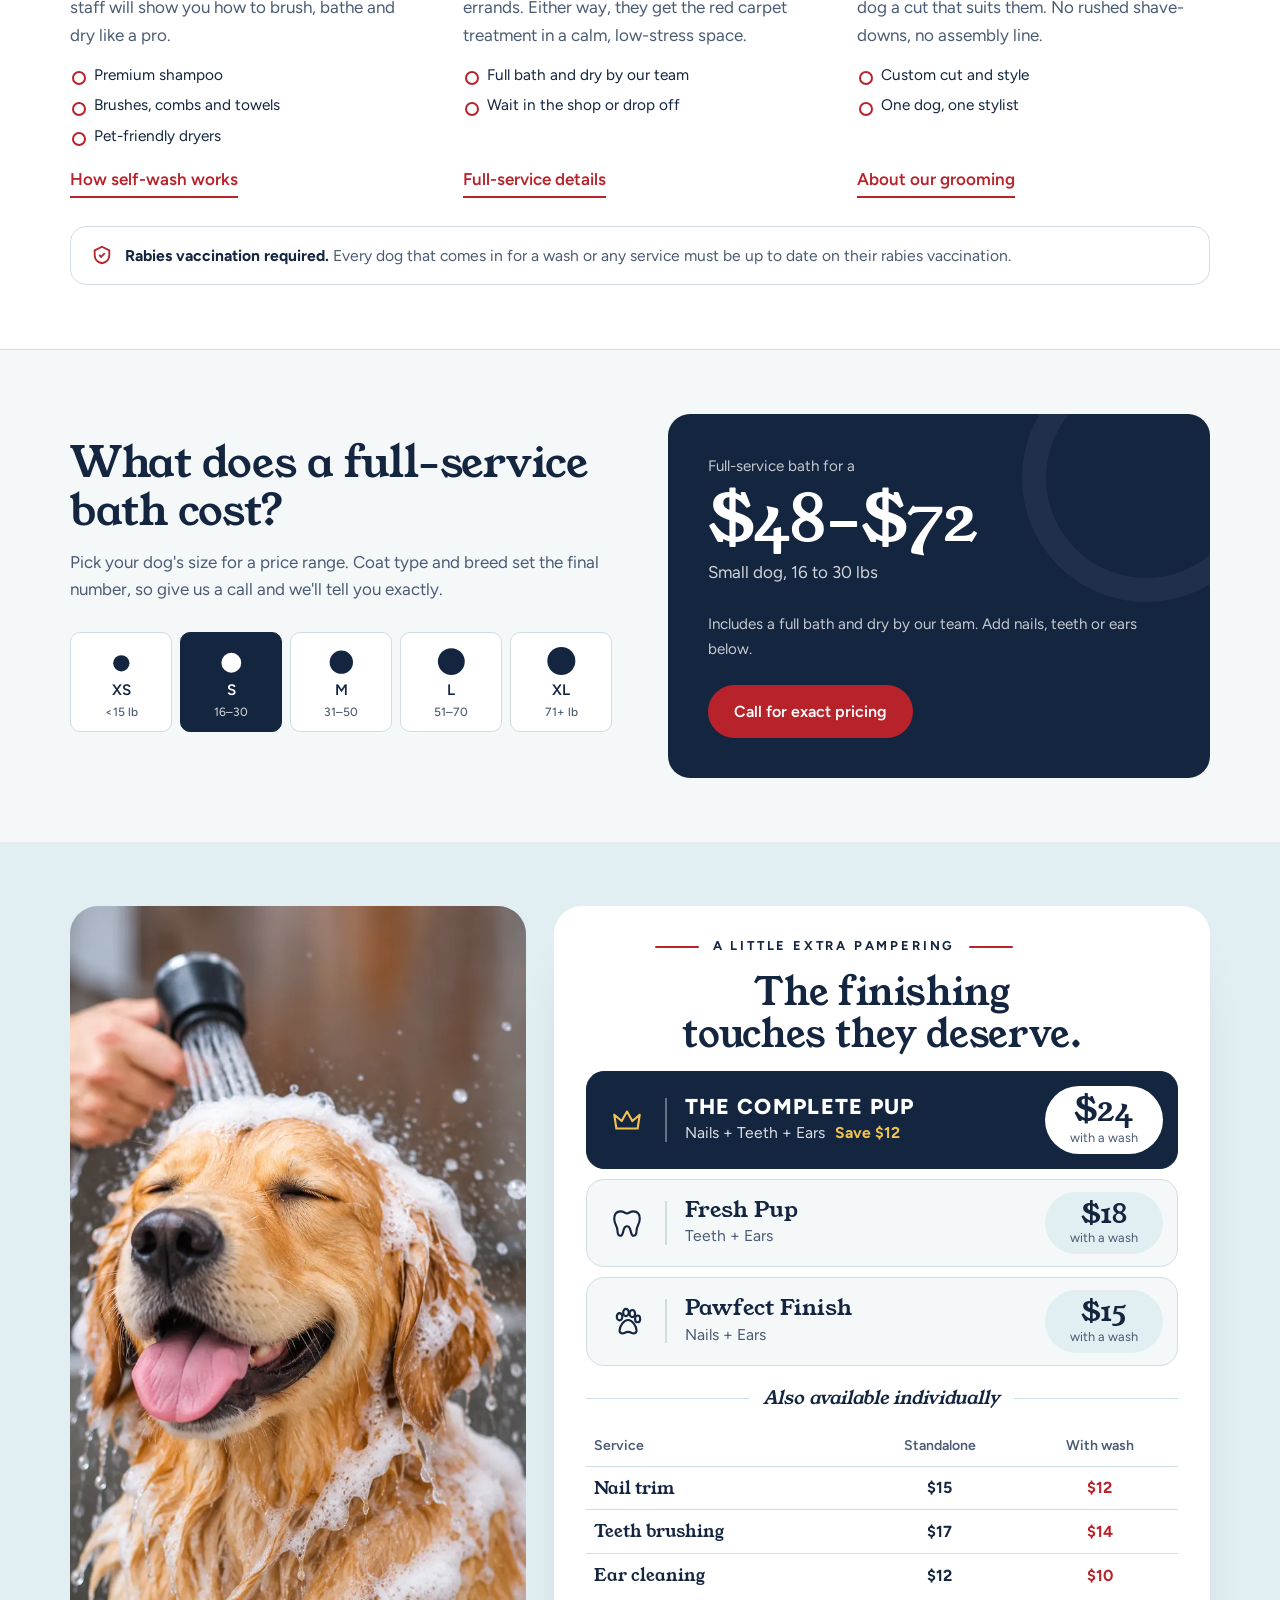
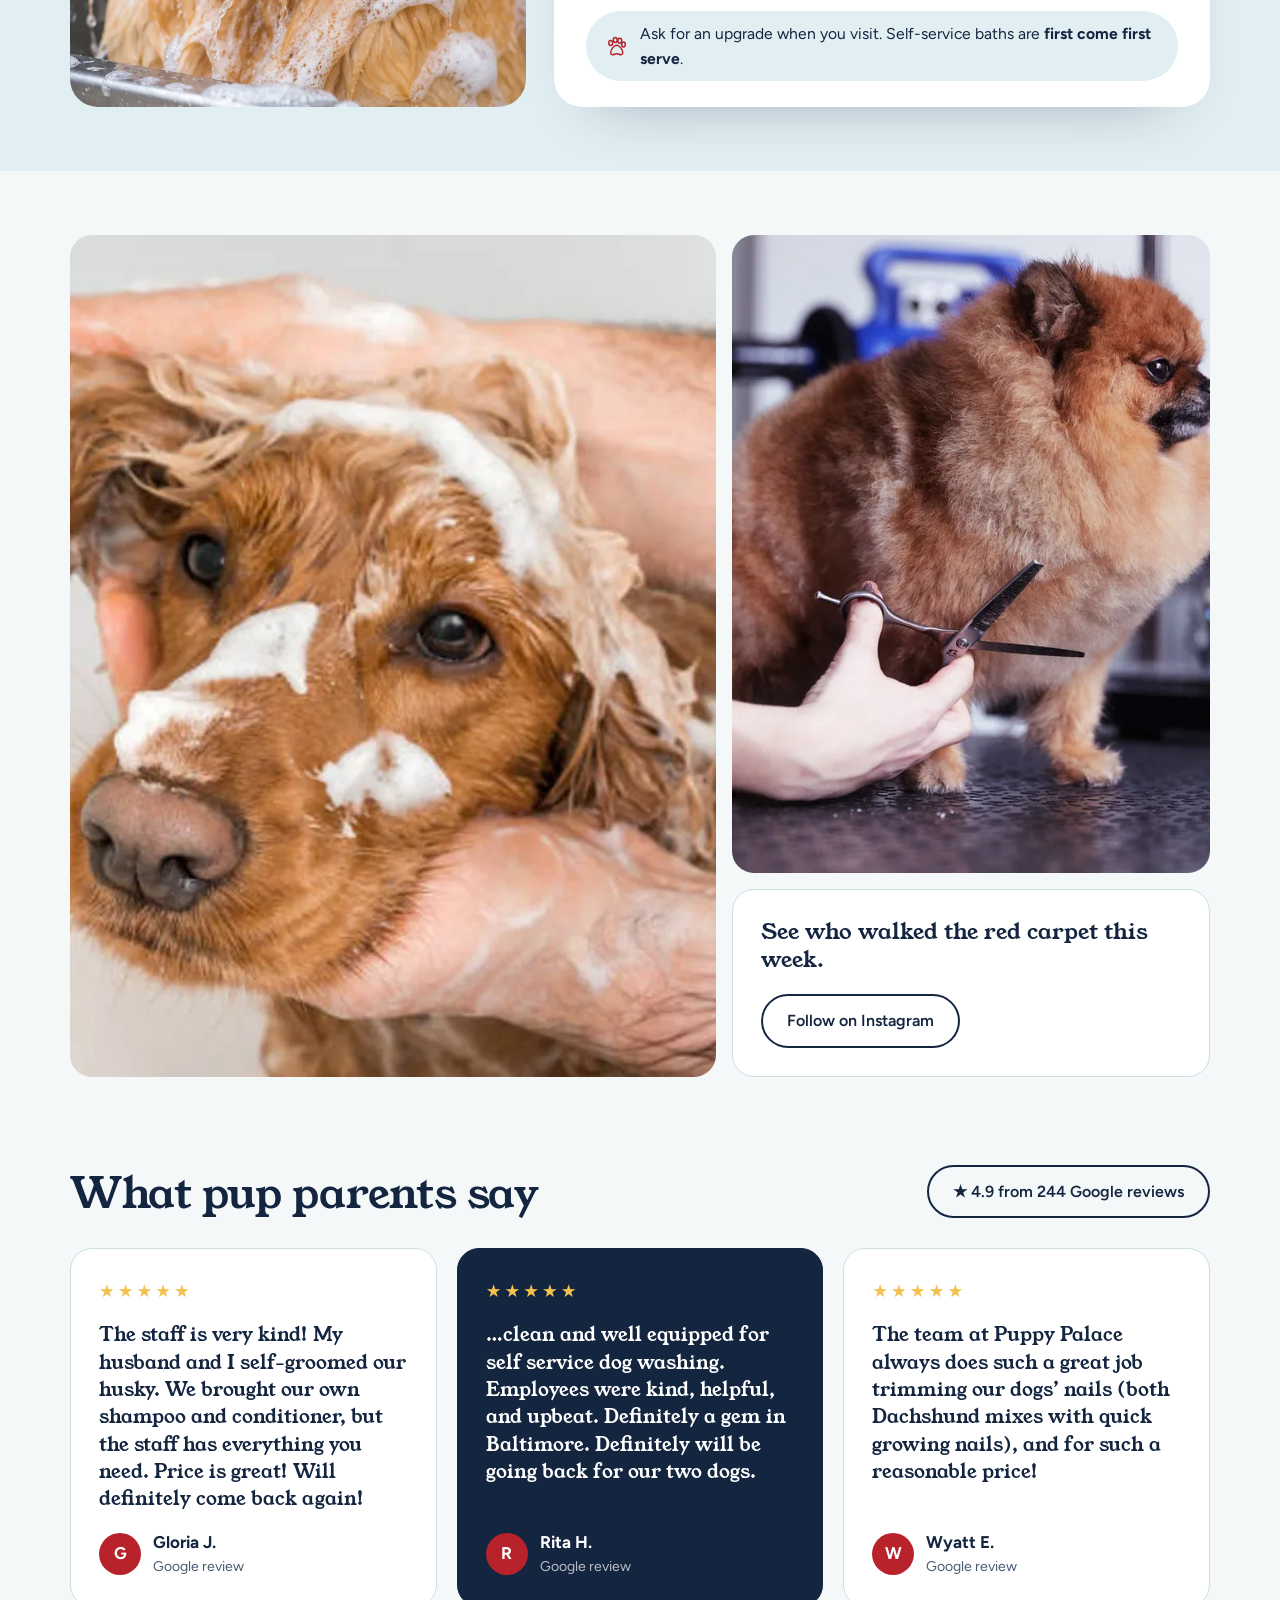
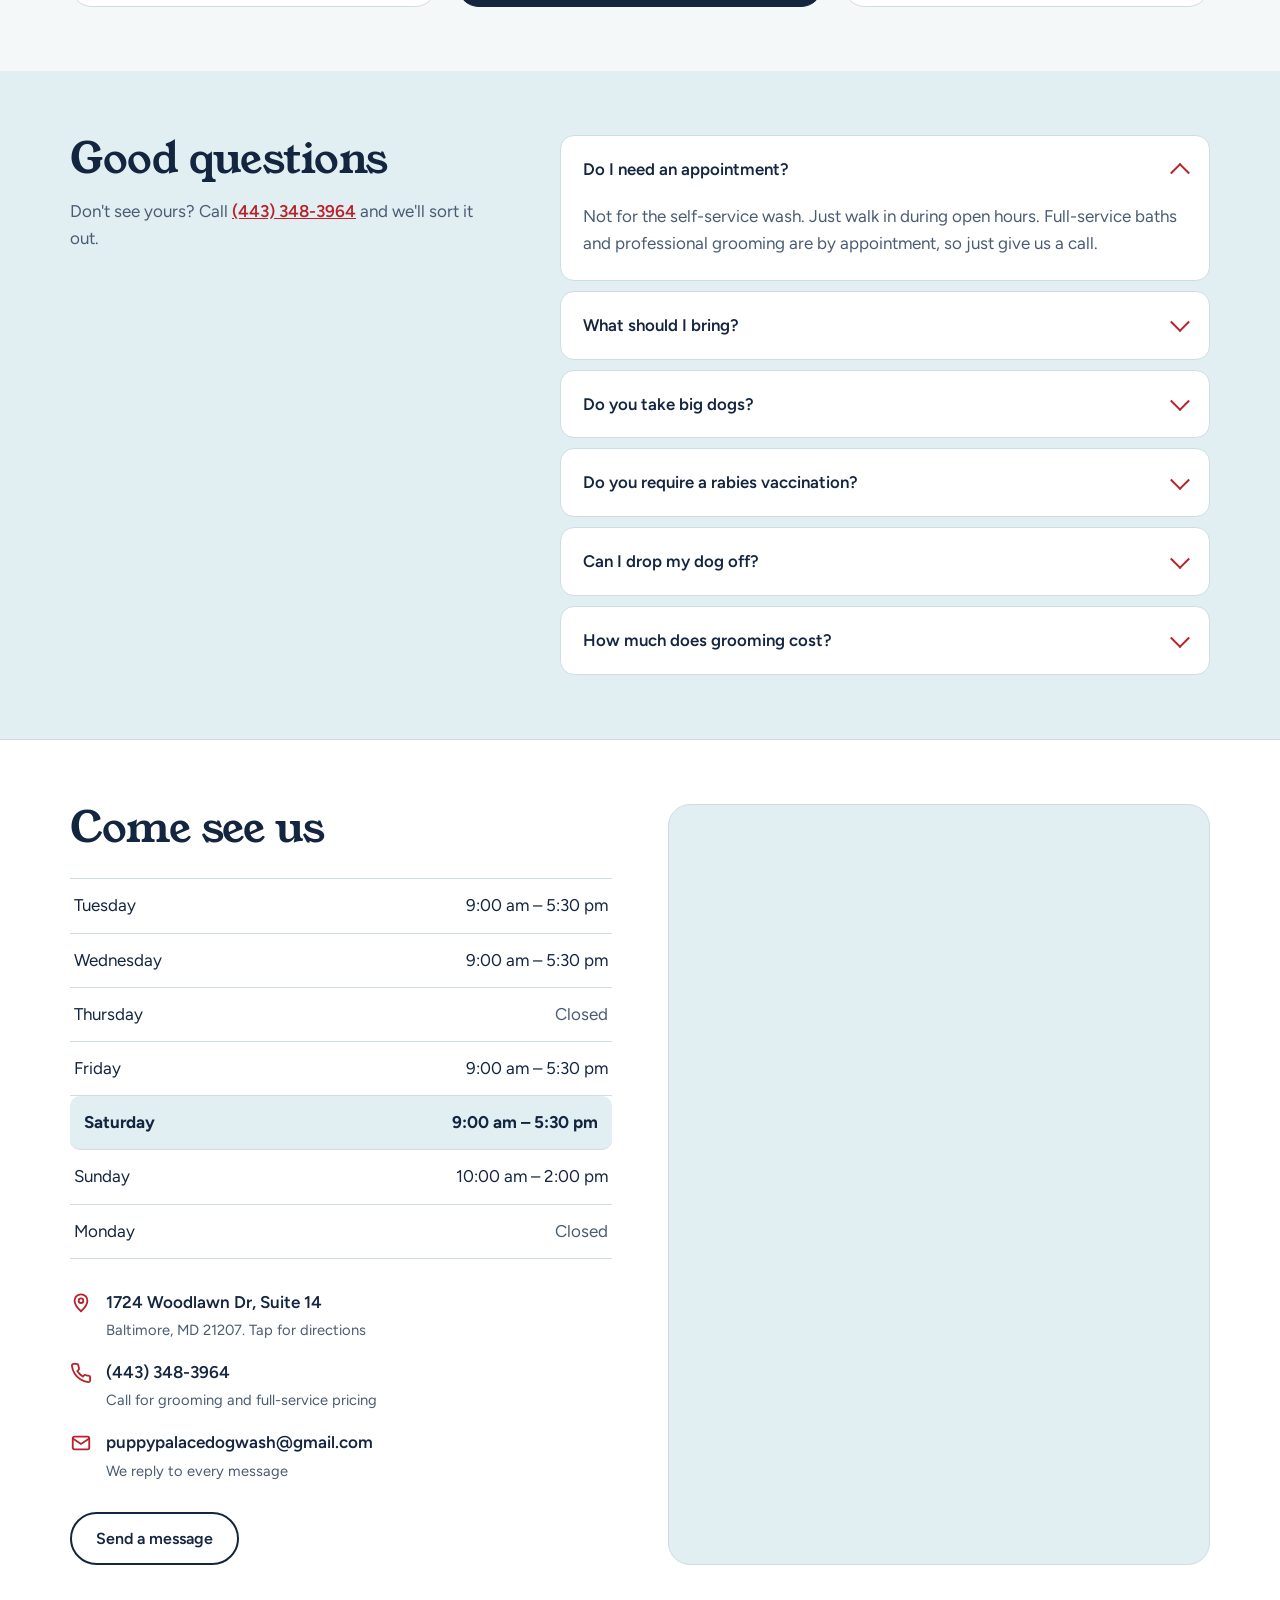
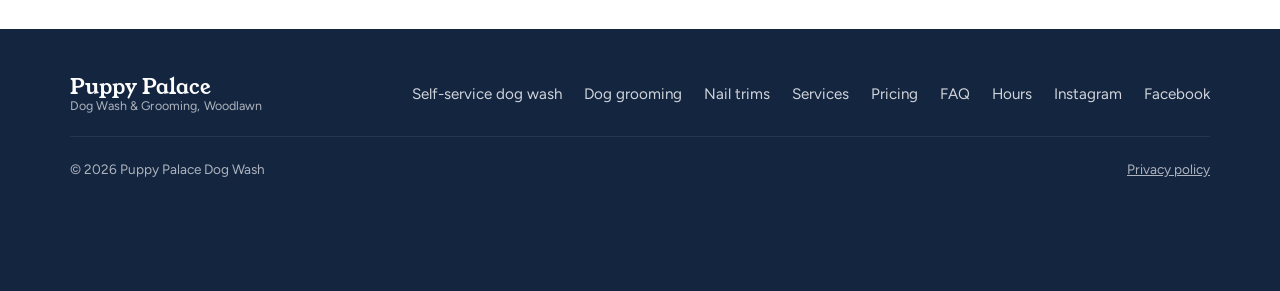
==== commit 35e7ea48: "Responsive extras section with new photo, tighter section spacing Co-Authored-By: Claude Opus 5.5 <n" ====
--- a/index.html
+++ b/index.html
@@ -162,7 +162,7 @@
 
 <section class="extras" id="extras" aria-labelledby="extras-title">
   <div class="wrap extras-grid">
-    <figure class="extras-photo"><img src="img/self.webp" alt="A happy golden retriever getting rinsed in a Puppy Palace tub" loading="lazy" decoding="async" width="800" height="1000"></figure>
+    <figure class="extras-photo"><img src="img/extras-dog.webp" alt="A happy golden retriever covered in suds getting rinsed in a Puppy Palace tub" loading="lazy" decoding="async" width="800" height="1234"></figure>
     <div class="extras-card">
       <p class="extras-eyebrow">A little extra pampering</p>
       <h2 id="extras-title">The finishing touches they deserve.</h2>
--- a/css/site.css
+++ b/css/site.css
@@ -374,3 +374,52 @@
   .extras-note{border-radius:18px}
 }
 @media (max-width:860px){.extras-eyebrow{letter-spacing:.12em;font-size:.72rem;gap:10px}.extras-eyebrow::before,.extras-eyebrow::after{width:22px}.extras .extras-table th{font-size:.8rem}}
+/* ---- tighter spacing site-wide (v3) ---- */
+section{padding:64px 0}
+.section-head{margin-bottom:30px}
+@media (max-width:860px){section{padding:44px 0}.section-head{margin-bottom:22px}}
+
+/* ---- add-on packages: responsive layout (v3) ---- */
+.extras-grid{display:grid;grid-template-columns:minmax(0,.82fr) minmax(0,1.18fr);gap:28px;align-items:stretch}
+.extras-photo{position:relative;margin:0;min-height:0;border-radius:28px;overflow:hidden;background:var(--foam)}
+.extras-photo img{position:absolute;inset:0;width:100%;height:100%;object-fit:cover;object-position:center 30%}
+.extras-card{padding:30px 32px 26px;gap:14px}
+.extras-card h2{font-size:clamp(1.8rem,3vw,2.5rem)}
+.pkgs{gap:10px;margin-top:2px}
+.pkg{padding:12px 14px 12px 18px}
+.pkg-hero{padding-block:14px}
+.extras-sub{margin-top:4px}
+.extras .extras-table th,.extras .extras-table td{padding:8px}
+.extras-note{padding:10px 18px}
+
+/* tablet: stack, wide photo so pricing keeps full width */
+@media (max-width:1023px){
+  .extras-grid{grid-template-columns:1fr;gap:18px;max-width:720px;margin-inline:auto}
+  .extras-photo{aspect-ratio:16/9;min-height:0;height:auto}
+  .extras-photo img{object-position:center 28%}
+  .pkg{grid-template-columns:auto 1fr auto;gap:16px}
+  .pkg-price{grid-column:auto;display:block;padding:8px 18px}
+}
+/* phones */
+@media (max-width:767px){
+  .extras-grid{gap:14px}
+  .extras-photo{aspect-ratio:4/3;border-radius:22px}
+  .extras-photo img{object-position:center 32%}
+  .extras-card{padding:22px 16px 18px;border-radius:22px;gap:12px}
+  .extras-eyebrow{letter-spacing:.12em;font-size:.72rem;gap:10px}
+  .extras-eyebrow::before,.extras-eyebrow::after{width:22px}
+  .extras-card h2{font-size:1.75rem}
+  .pkg{grid-template-columns:auto 1fr auto;gap:10px;padding:10px 10px 10px 12px;border-radius:16px}
+  .pkg-ico{width:30px;height:30px;padding-right:10px}
+  .pkg-ico svg{width:26px;height:26px}
+  .pkg-name strong{font-size:1.08rem}
+  .pkg-hero .pkg-name strong{font-size:.92rem;letter-spacing:.04em}
+  .pkg-name small{font-size:.86rem}
+  .pkg-name em{display:block;margin-left:0}
+  .pkg-price{grid-column:auto;display:block;min-width:0;padding:6px 12px}
+  .pkg-price b,.pkg-hero .pkg-price b{font-size:1.35rem}
+  .pkg-price small{font-size:.7rem;white-space:nowrap}
+  .extras .extras-table th,.extras .extras-table td{padding:7px 4px;font-size:.92rem}
+  .extras .extras-table th{font-size:.78rem}
+  .extras-note{border-radius:16px;font-size:.9rem;padding:10px 14px}
+}
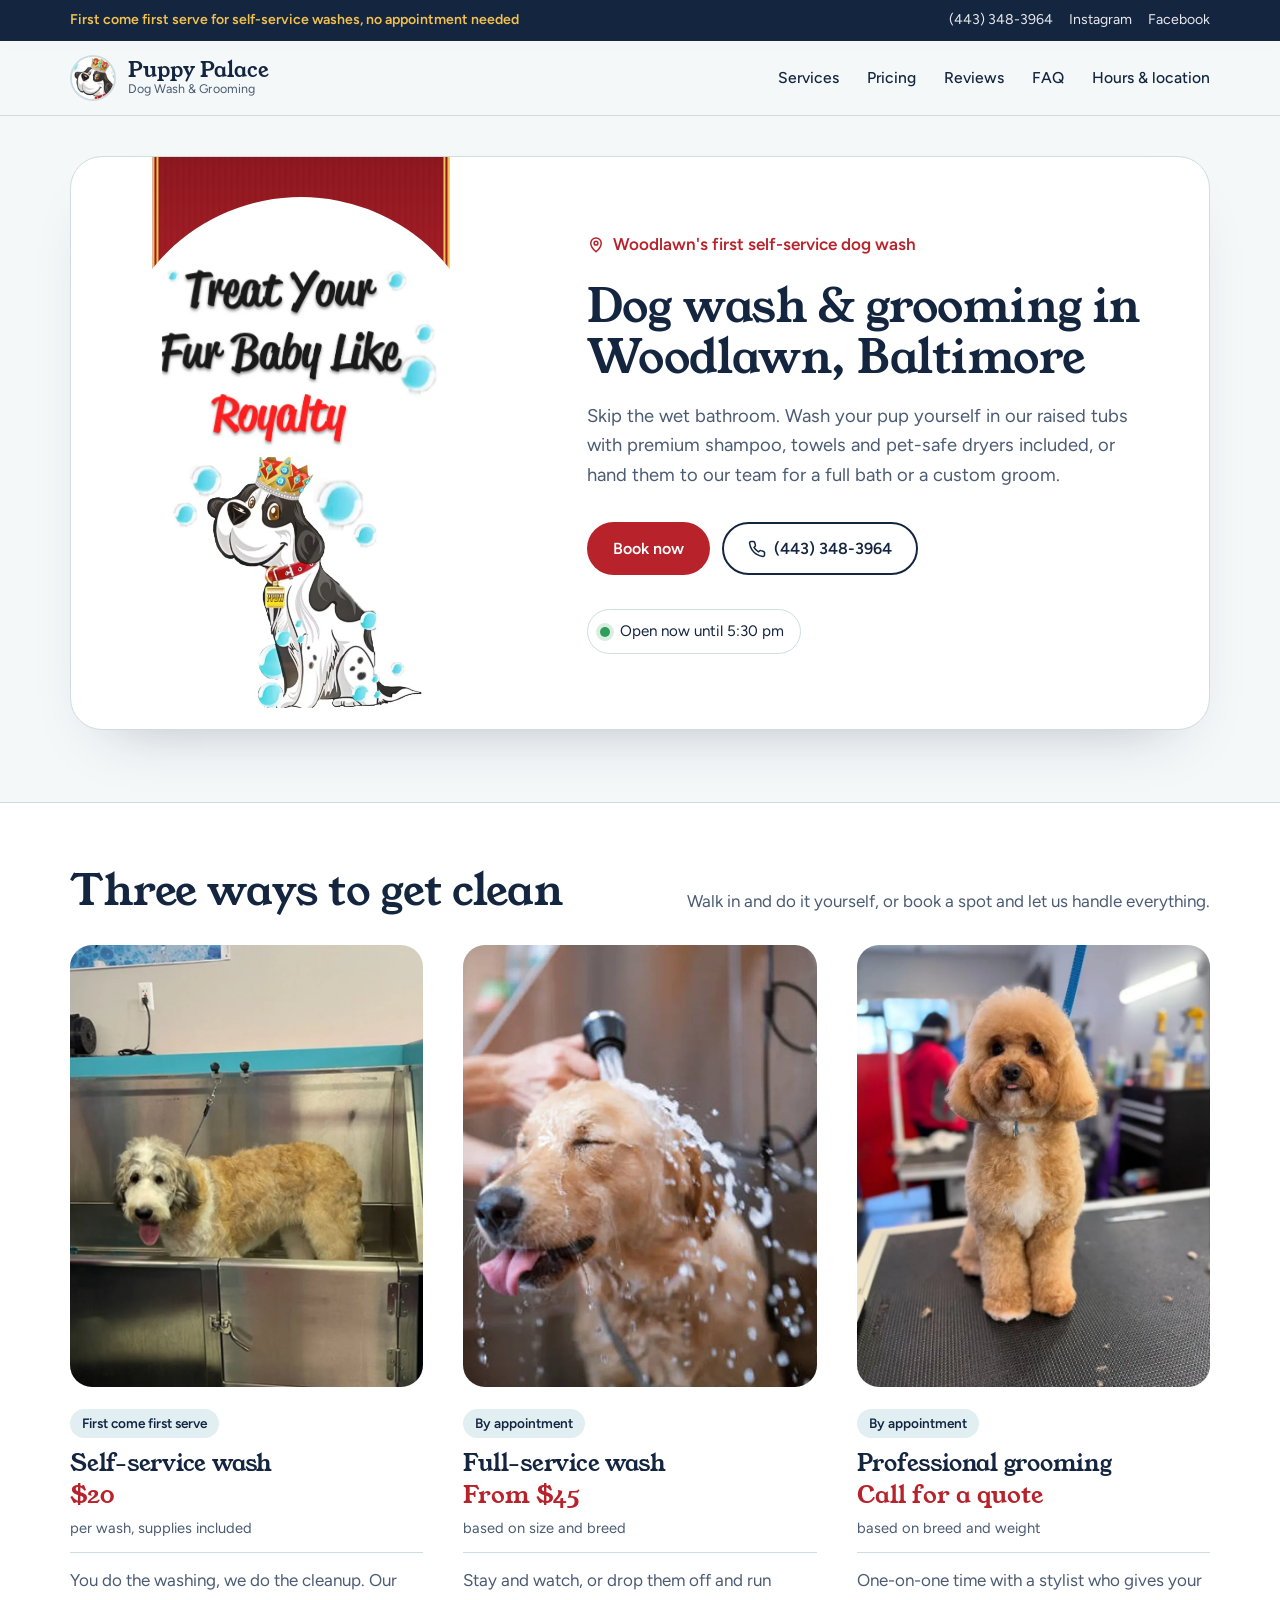
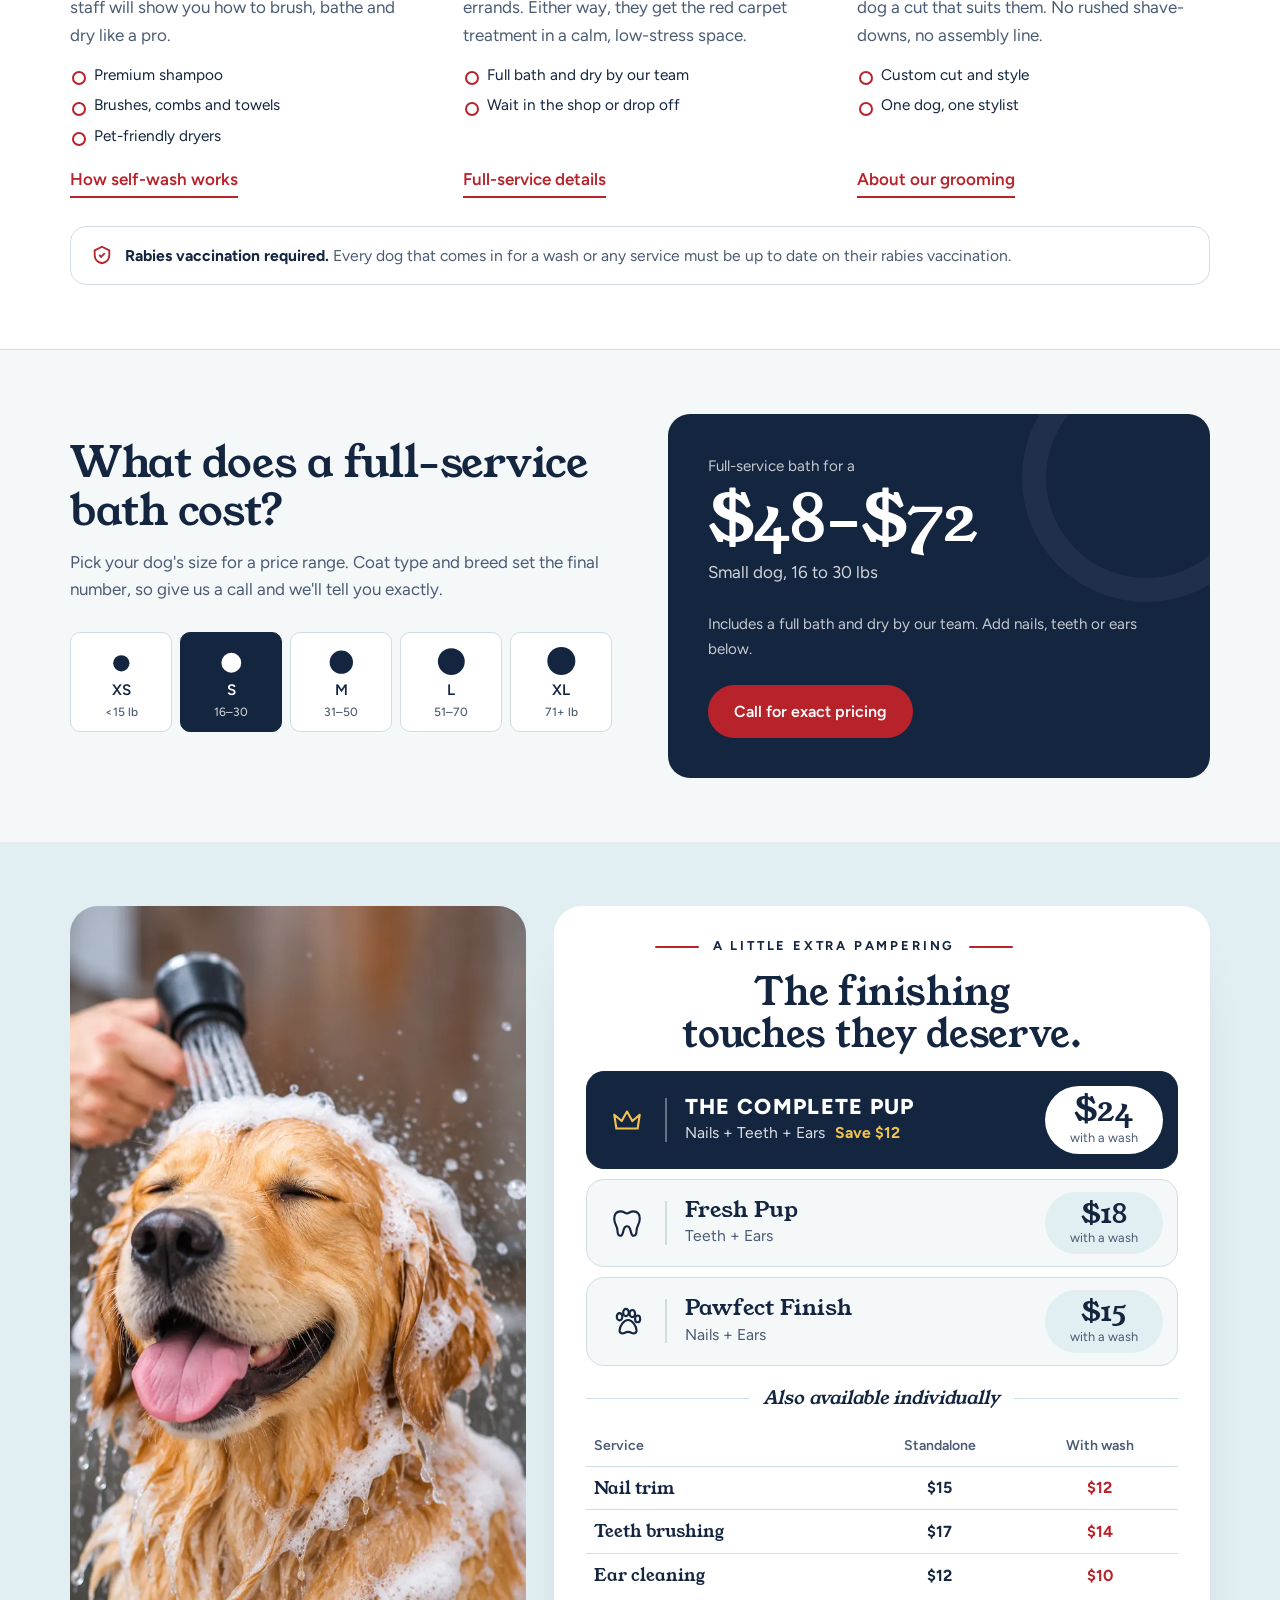
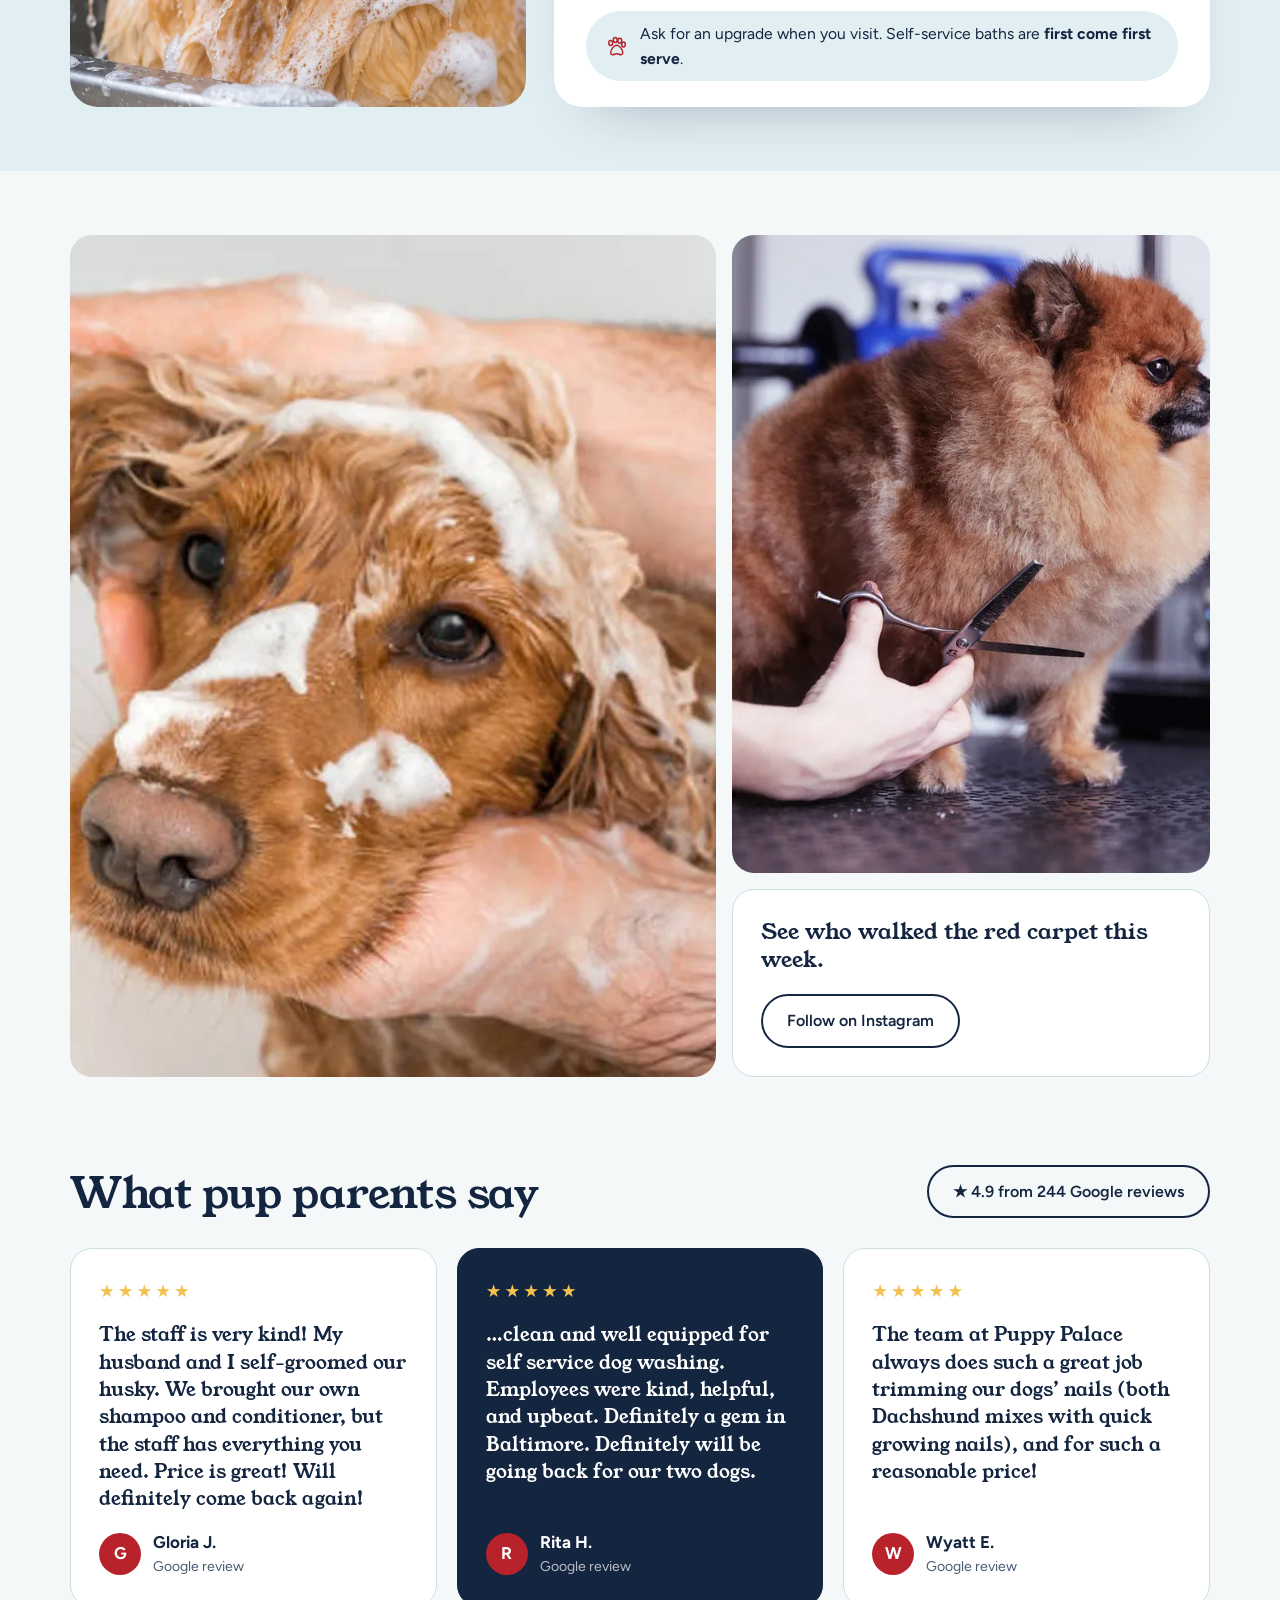
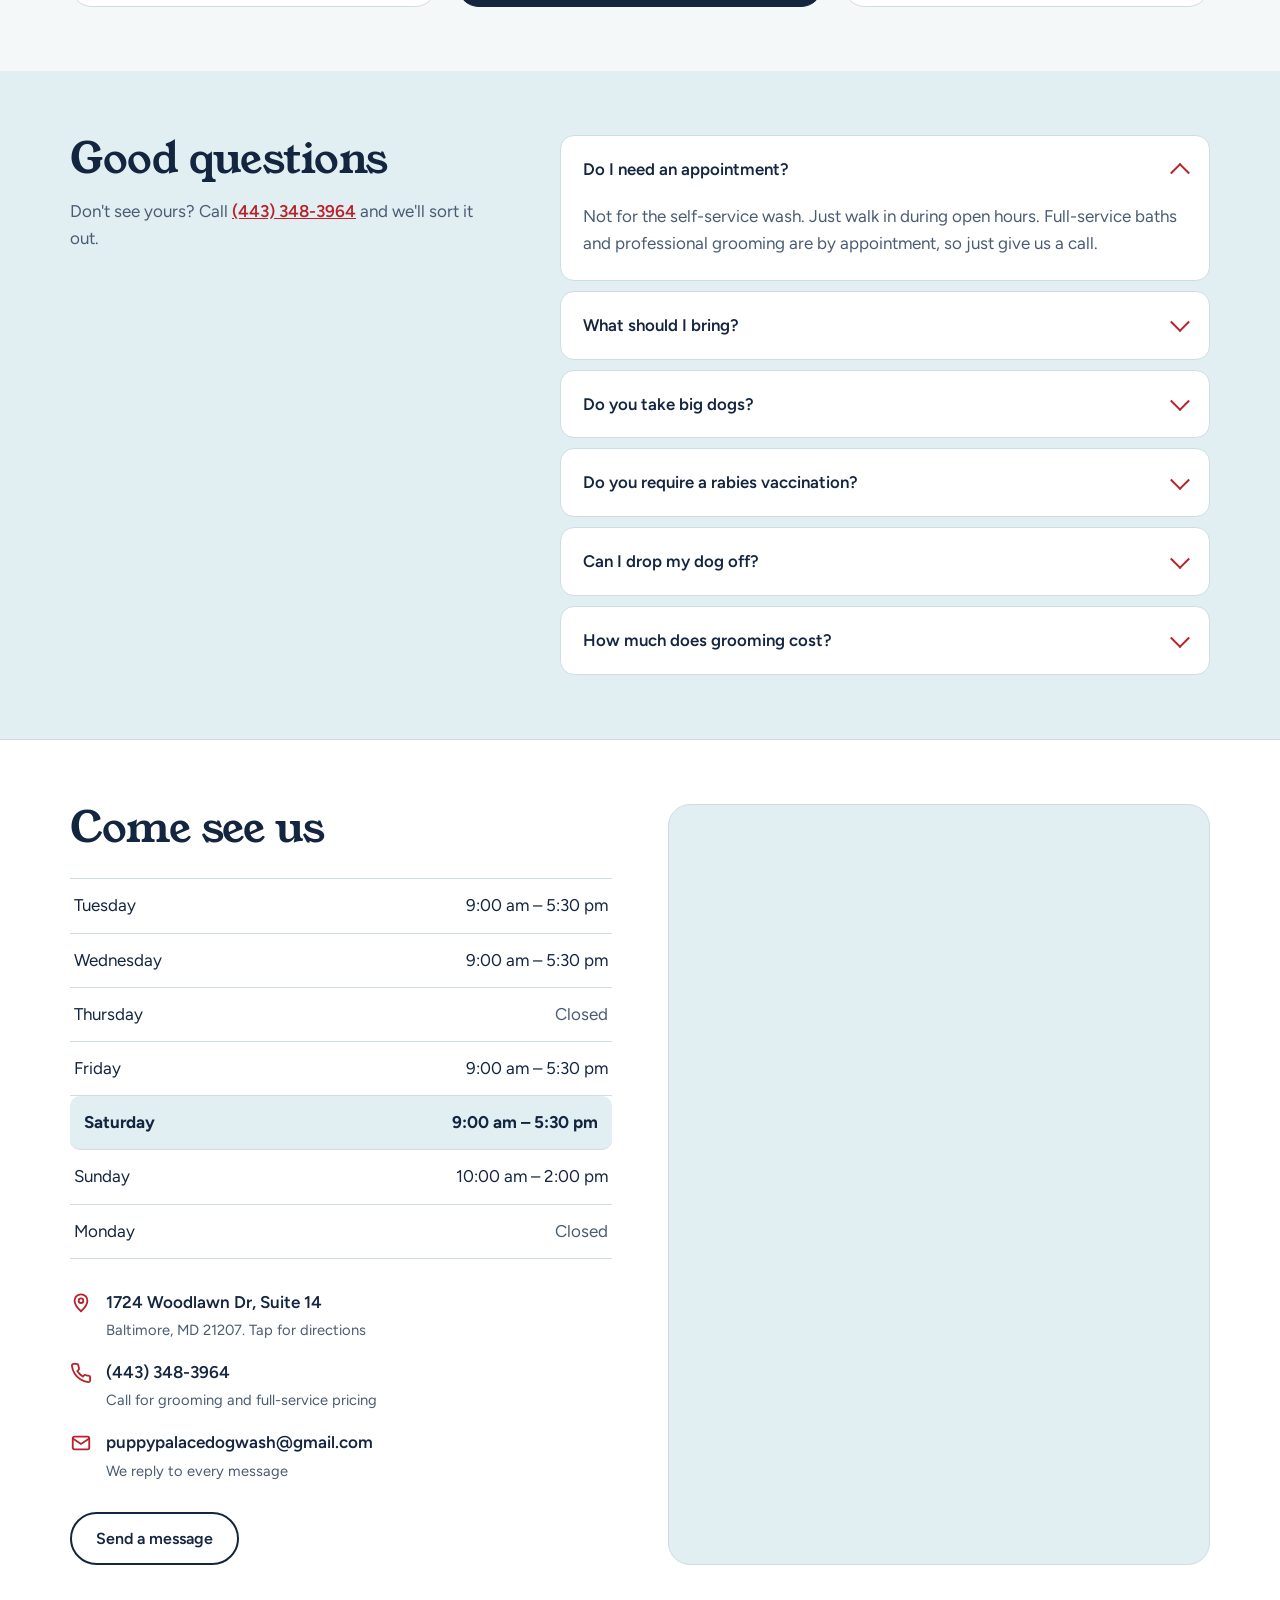
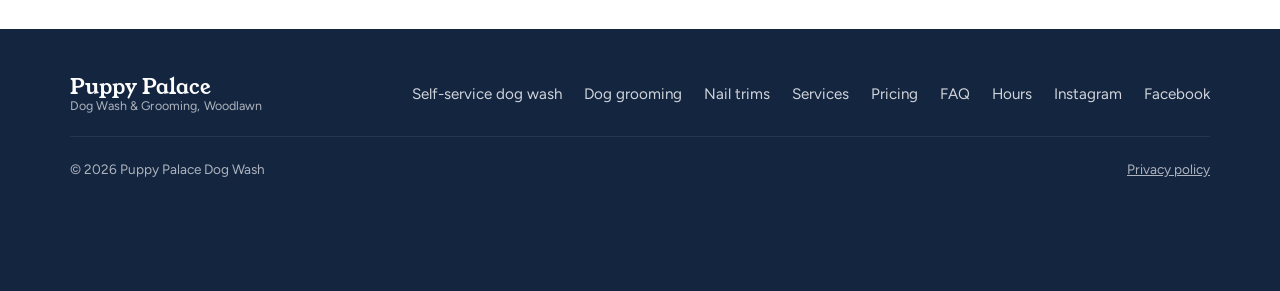
==== commit 50efafcc: "Grooming card leads with a finished groom photo Co-Authored-By: Claude Opus 5.5 <noreply@anthropic.c" ====
--- a/index.html
+++ b/index.html
@@ -119,7 +119,7 @@
       </article>
 
       <article class="svc">
-        <figure><img loading="lazy" decoding="async" src="img/g2.webp" data-rotate="img/ig/Dd-Z9NfuSH3.webp,img/ig/DRA7vgMDkT4.webp,img/ig/DHqzg8qOrA_.webp,img/ig/DHQ0v1yucYF.webp,img/ig/DCaOnGrSlT7.webp,img/ig/C_v1LvUJz7-.webp,img/ig/DH9_ZretUn0.webp,img/ig/DDdCoPbxYn6.webp" alt="A Puppy Palace groomer working on a black and white dog"></figure>
+        <figure><img loading="lazy" decoding="async" src="img/ig/DHqzg8qOrA_.webp" data-rotate="img/ig/DRA7vgMDkT4.webp,img/ig/Dd-Z9NfuSH3.webp,img/ig/DHQ0v1yucYF.webp,img/ig/DCaOnGrSlT7.webp,img/ig/C_v1LvUJz7-.webp,img/ig/DH9_ZretUn0.webp,img/ig/DDdCoPbxYn6.webp" alt="A freshly groomed apricot doodle with a teddy bear cut on the grooming table"></figure>
         <div>
           <span class="pill">By appointment</span>
           <h3>Professional grooming</h3>
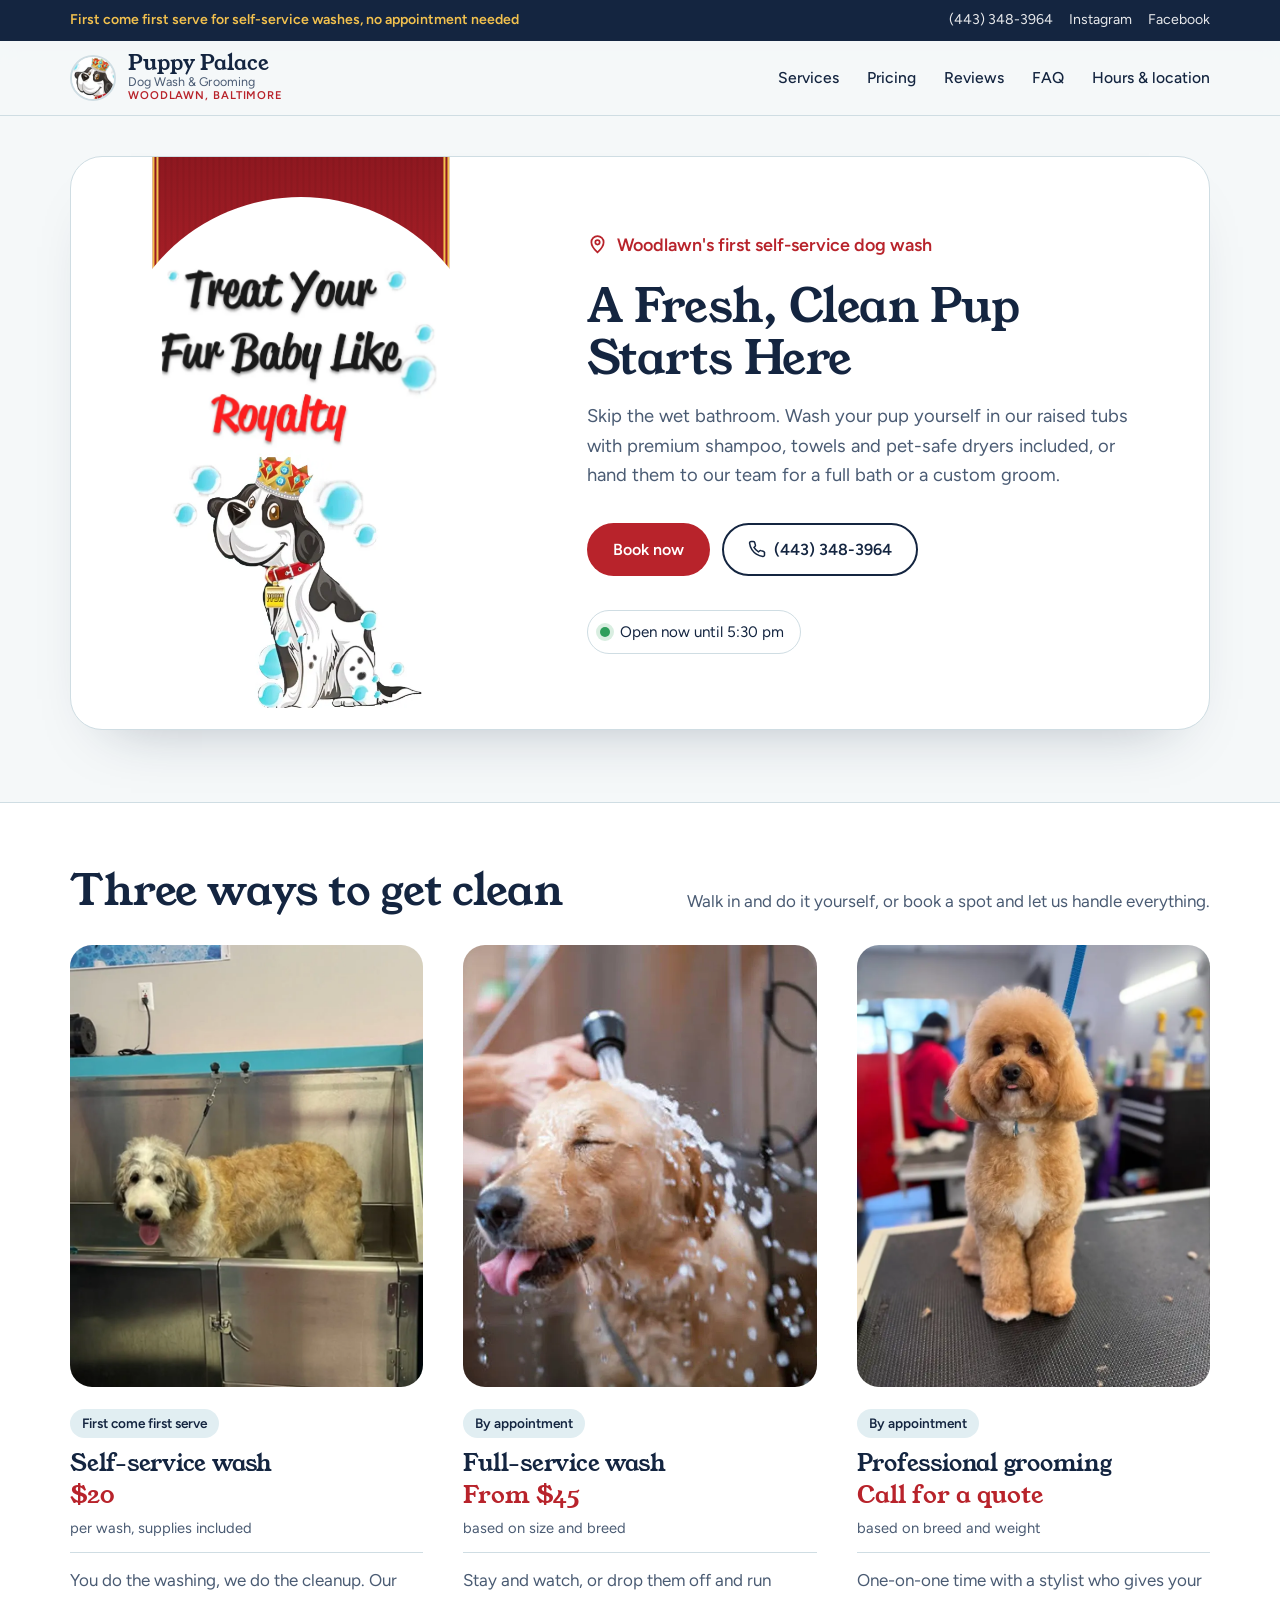
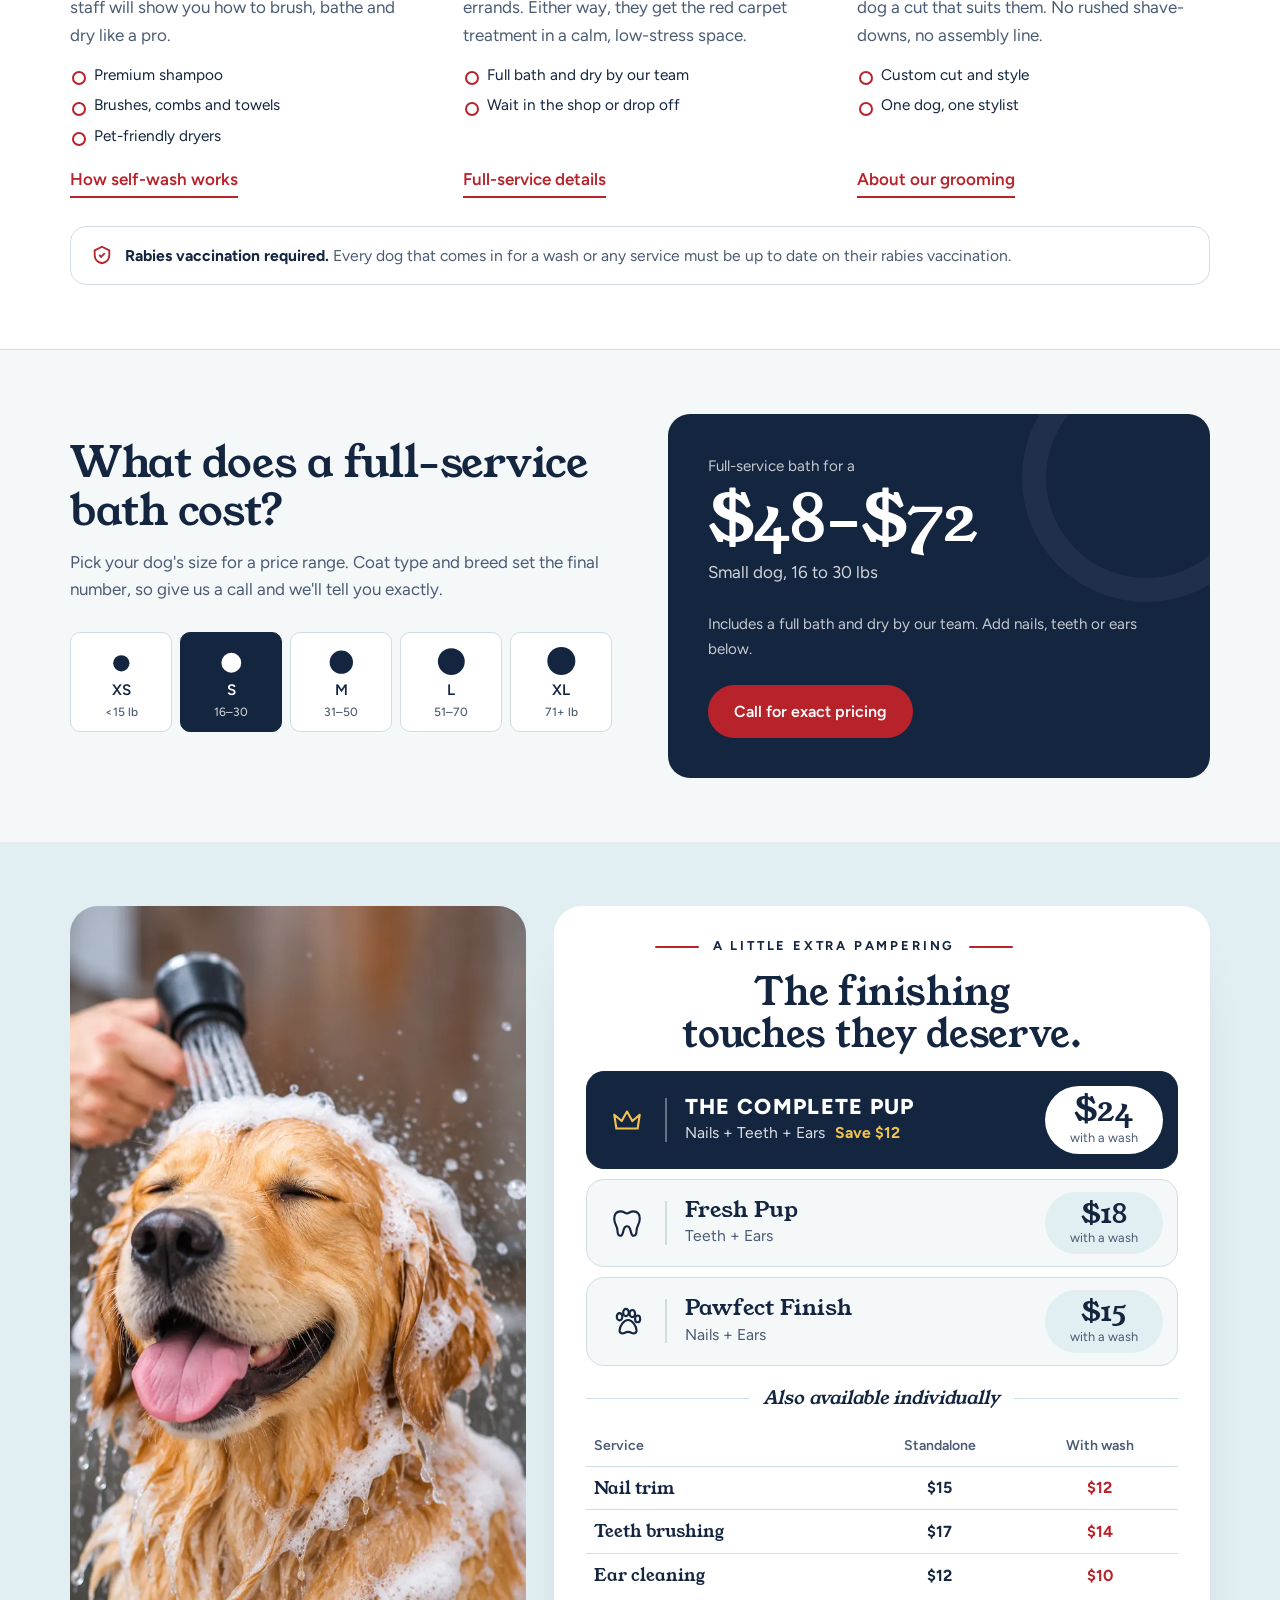
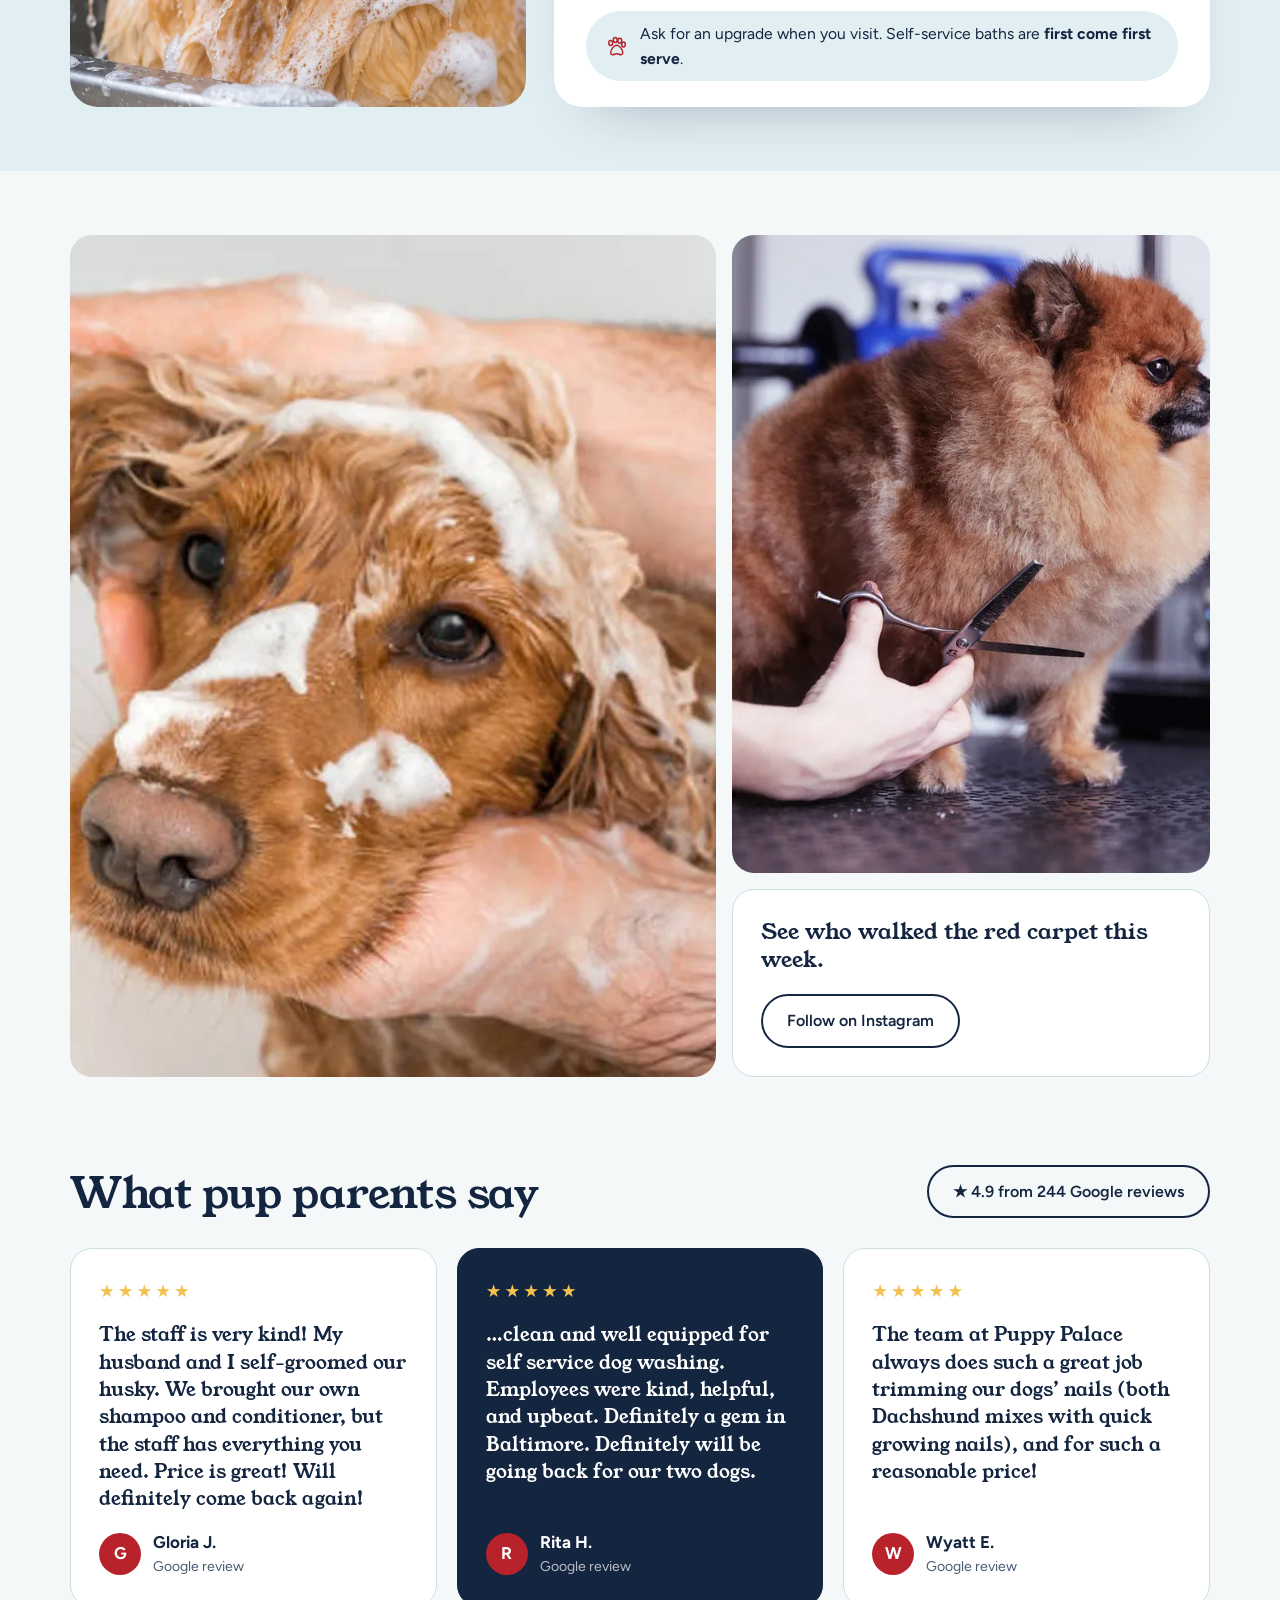
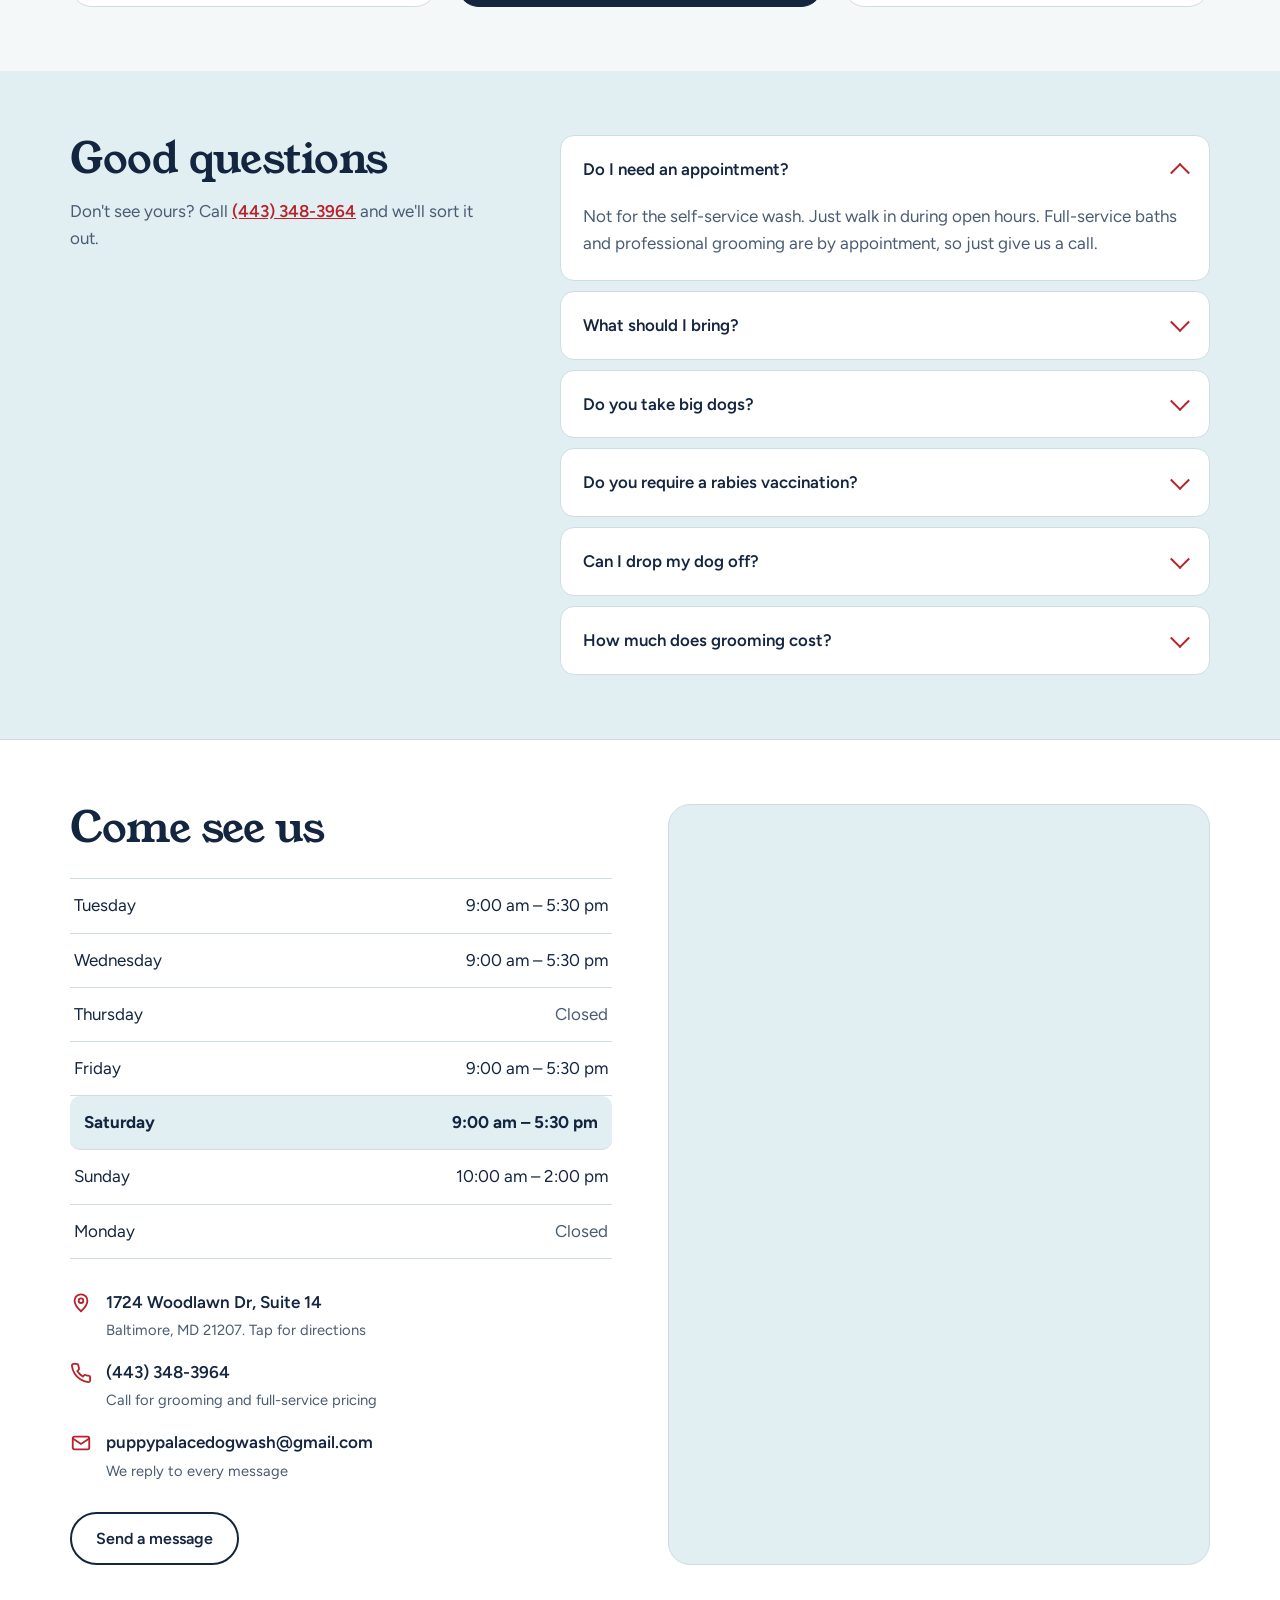
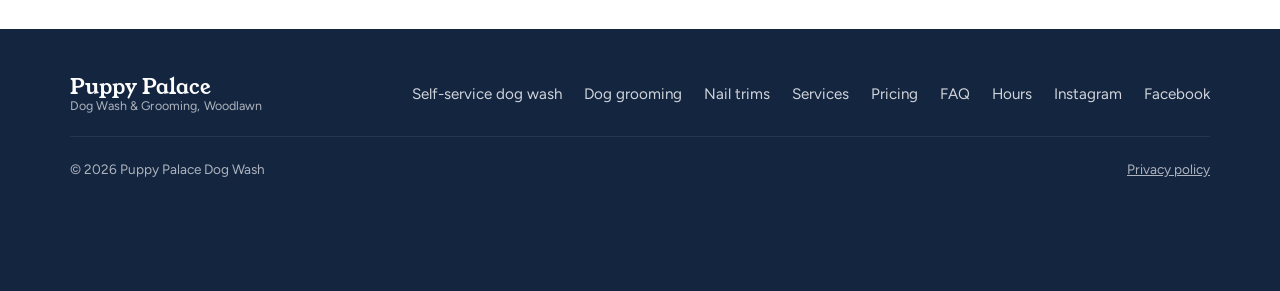
==== commit 56a4c35e: "New hero heading, XL price $67+, bigger Woodlawn line, location under logo Co-Authored-By: Claude Op" ====
--- a/index.html
+++ b/index.html
@@ -33,7 +33,7 @@
   <div class="wrap">
     <a class="brand" href="#top" aria-label="Puppy Palace Dog Wash home">
       <img src="img/mascot-head.webp" alt="">
-      <span>Puppy Palace<small>Dog Wash &amp; Grooming</small></span>
+      <span>Puppy Palace<small>Dog Wash &amp; Grooming</small><small class="loc">Woodlawn, Baltimore</small></span>
     </a>
     <button class="menu-toggle" aria-label="Open menu" aria-expanded="false" aria-controls="nav">
       <svg viewBox="0 0 24 24" fill="none" stroke="currentColor" stroke-width="2" stroke-linecap="round"><path d="M4 7h16M4 12h16M4 17h16"/></svg>
@@ -64,7 +64,7 @@
           <svg viewBox="0 0 24 24" fill="none" stroke="currentColor" stroke-width="2"><path d="M12 21s-7-6.2-7-11.5A7 7 0 0 1 19 9.5C19 14.8 12 21 12 21z"/><circle cx="12" cy="9.5" r="2.5"/></svg>
           Woodlawn's first self-service dog wash
         </span>
-        <h1 id="hero-title">Dog wash &amp; grooming in Woodlawn, Baltimore</h1>
+        <h1 id="hero-title">A Fresh, Clean Pup Starts Here</h1>
         <p class="lead">Skip the wet bathroom. Wash your pup yourself in our raised tubs with premium shampoo, towels and pet-safe dryers included, or hand them to our team for a full bath or a custom groom.</p>
         <div class="hero-actions">
           <a class="btn btn-carpet" href="https://puppypalacedogwash.portal.gingrapp.com/#/public/login" target="_blank" rel="noopener">Book now</a>
@@ -332,7 +332,7 @@
     ['$48–$72','Small dog, 16 to 30 lbs'],
     ['$53–$81','Medium dog, 31 to 50 lbs'],
     ['$60–$89','Large dog, 51 to 70 lbs'],
-    ['$67–$98','Extra large dog, 71 lbs and up']
+    ['$67+','Extra large dog, 71 lbs and up']
   ];
   var btns=document.querySelectorAll('.sizes button');
   btns.forEach(function(b){b.addEventListener('click',function(){
--- a/css/site.css
+++ b/css/site.css
@@ -423,3 +423,10 @@
   .extras .extras-table th{font-size:.78rem}
   .extras-note{border-radius:16px;font-size:.9rem;padding:10px 14px}
 }
+/* v4: bigger Woodlawn eyebrow, location under logo */
+.hero-copy .where{font-size:1.12rem;gap:9px}
+.hero-copy .where svg{width:21px;height:21px}
+.brand small.loc{font-size:.7rem;font-weight:600;letter-spacing:.08em;text-transform:uppercase;color:var(--carpet);margin-top:2px}
+footer .brand small.loc{color:var(--sun)}
+@media (max-width:860px){.hero-card .where{font-size:1rem}}
+@media (max-width:420px){.hero-card .where{display:block;text-align:center;text-wrap:balance;font-size:1rem;line-height:1.35}.hero-card .where svg{display:inline-block;vertical-align:-3px;margin-right:4px}}
